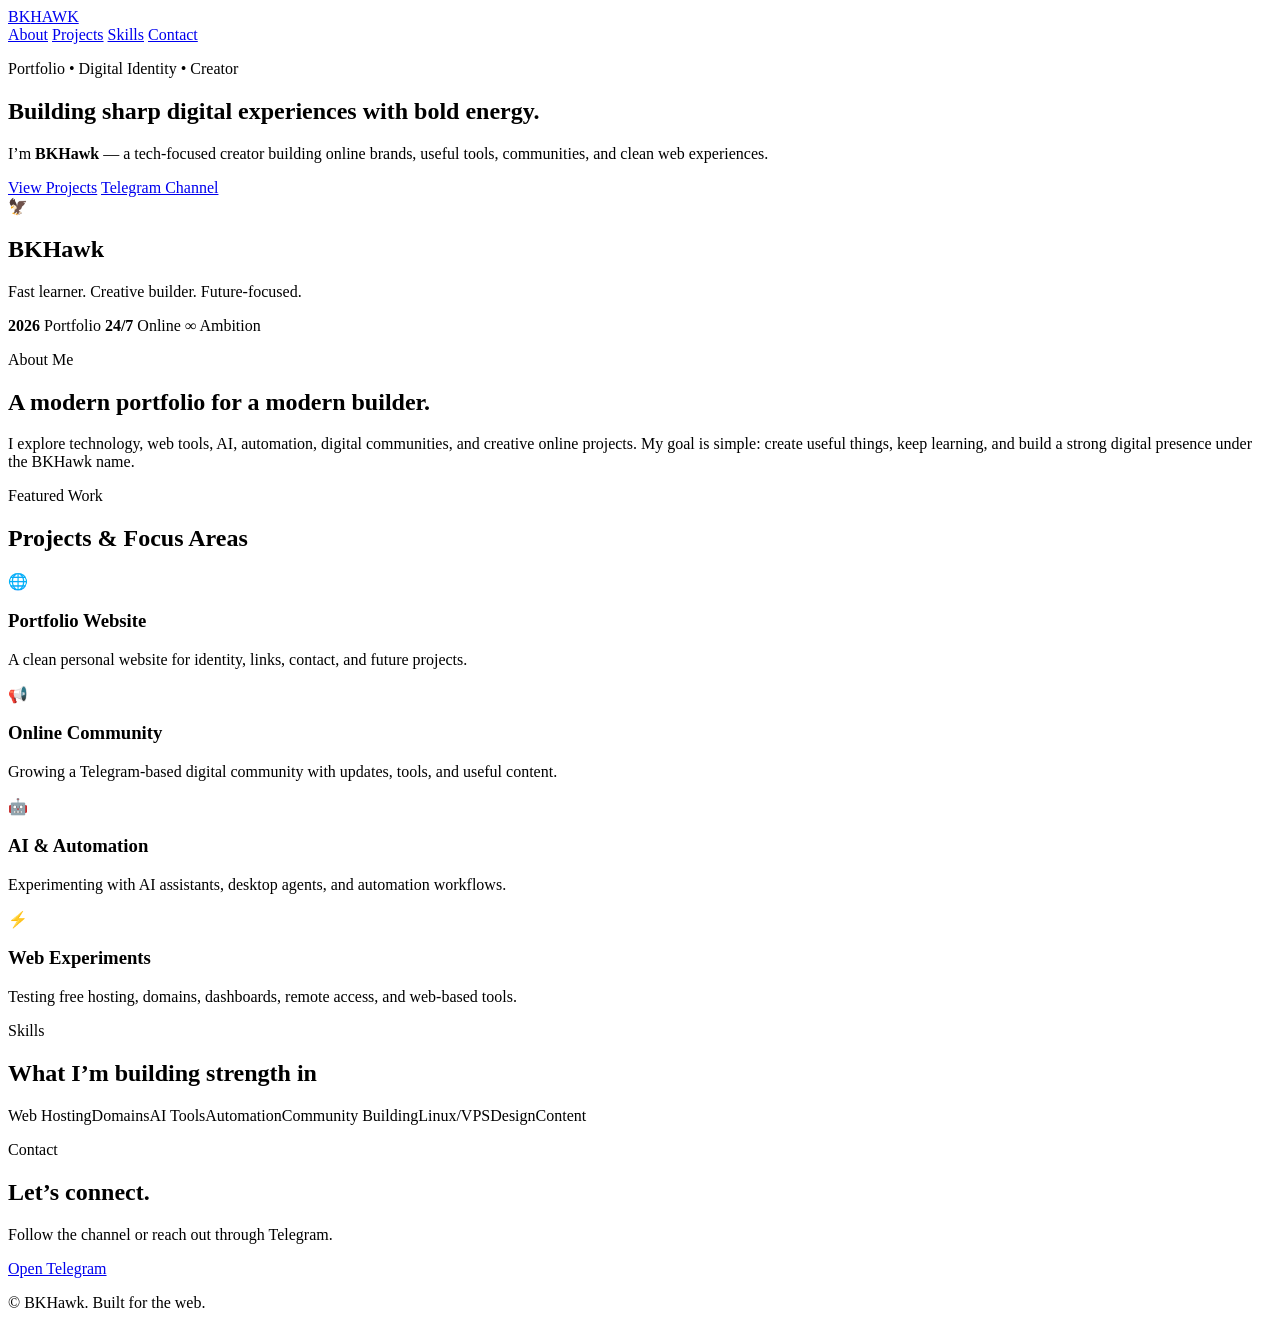
==== index.html @ 58a4ee25 "Add index.html" ====
<!DOCTYPE html>
<html lang="en">
<head>
  <meta charset="UTF-8" />
  <meta name="viewport" content="width=device-width, initial-scale=1.0" />
  <meta name="description" content="BKHawk — digital creator, tech explorer, and community builder." />
  <title>BKHawk | Portfolio</title>
  <link rel="preconnect" href="https://fonts.googleapis.com">
  <link rel="preconnect" href="https://fonts.gstatic.com" crossorigin>
  <link href="https://fonts.googleapis.com/css2?family=Inter:wght@400;500;600;700;800;900&display=swap" rel="stylesheet">
  <link rel="stylesheet" href="styles.css" />
</head>
<body>
  <div class="bg-orb orb-one"></div>
  <div class="bg-orb orb-two"></div>
  <header class="nav">
    <a class="brand" href="#home"><span>BK</span>HAWK</a>
    <nav>
      <a href="#about">About</a>
      <a href="#projects">Projects</a>
      <a href="#skills">Skills</a>
      <a href="#contact">Contact</a>
    </nav>
  </header>

  <main id="home">
    <section class="hero section">
      <div class="hero-copy">
        <p class="eyebrow">Portfolio • Digital Identity • Creator</p>
        <h1>Building sharp digital experiences with bold energy.</h1>
        <p class="lead">I’m <strong>BKHawk</strong> — a tech-focused creator building online brands, useful tools, communities, and clean web experiences.</p>
        <div class="hero-actions">
          <a class="btn primary" href="#projects">View Projects</a>
          <a class="btn ghost" href="https://t.me/Noypi_World_Wide_vpn" target="_blank" rel="noreferrer">Telegram Channel</a>
        </div>
      </div>
      <div class="hero-card">
        <div class="hawk-mark">🦅</div>
        <h2>BKHawk</h2>
        <p>Fast learner. Creative builder. Future-focused.</p>
        <div class="stats">
          <span><b>2026</b> Portfolio</span>
          <span><b>24/7</b> Online</span>
          <span><b>∞</b> Ambition</span>
        </div>
      </div>
    </section>

    <section id="about" class="section split">
      <div>
        <p class="eyebrow">About Me</p>
        <h2>A modern portfolio for a modern builder.</h2>
      </div>
      <p>I explore technology, web tools, AI, automation, digital communities, and creative online projects. My goal is simple: create useful things, keep learning, and build a strong digital presence under the BKHawk name.</p>
    </section>

    <section id="projects" class="section">
      <p class="eyebrow">Featured Work</p>
      <h2>Projects & Focus Areas</h2>
      <div class="grid cards">
        <article class="card">
          <span class="icon">🌐</span>
          <h3>Portfolio Website</h3>
          <p>A clean personal website for identity, links, contact, and future projects.</p>
        </article>
        <article class="card">
          <span class="icon">📢</span>
          <h3>Online Community</h3>
          <p>Growing a Telegram-based digital community with updates, tools, and useful content.</p>
        </article>
        <article class="card">
          <span class="icon">🤖</span>
          <h3>AI & Automation</h3>
          <p>Experimenting with AI assistants, desktop agents, and automation workflows.</p>
        </article>
        <article class="card">
          <span class="icon">⚡</span>
          <h3>Web Experiments</h3>
          <p>Testing free hosting, domains, dashboards, remote access, and web-based tools.</p>
        </article>
      </div>
    </section>

    <section id="skills" class="section">
      <p class="eyebrow">Skills</p>
      <h2>What I’m building strength in</h2>
      <div class="skills">
        <span>Web Hosting</span><span>Domains</span><span>AI Tools</span><span>Automation</span><span>Community Building</span><span>Linux/VPS</span><span>Design</span><span>Content</span>
      </div>
    </section>

    <section id="contact" class="section contact">
      <p class="eyebrow">Contact</p>
      <h2>Let’s connect.</h2>
      <p>Follow the channel or reach out through Telegram.</p>
      <a class="btn primary" href="https://t.me/Noypi_World_Wide_vpn" target="_blank" rel="noreferrer">Open Telegram</a>
    </section>
  </main>

  <footer>
    <p>© <span id="year"></span> BKHawk. Built for the web.</p>
  </footer>
  <script src="script.js"></script>
</body>
</html>
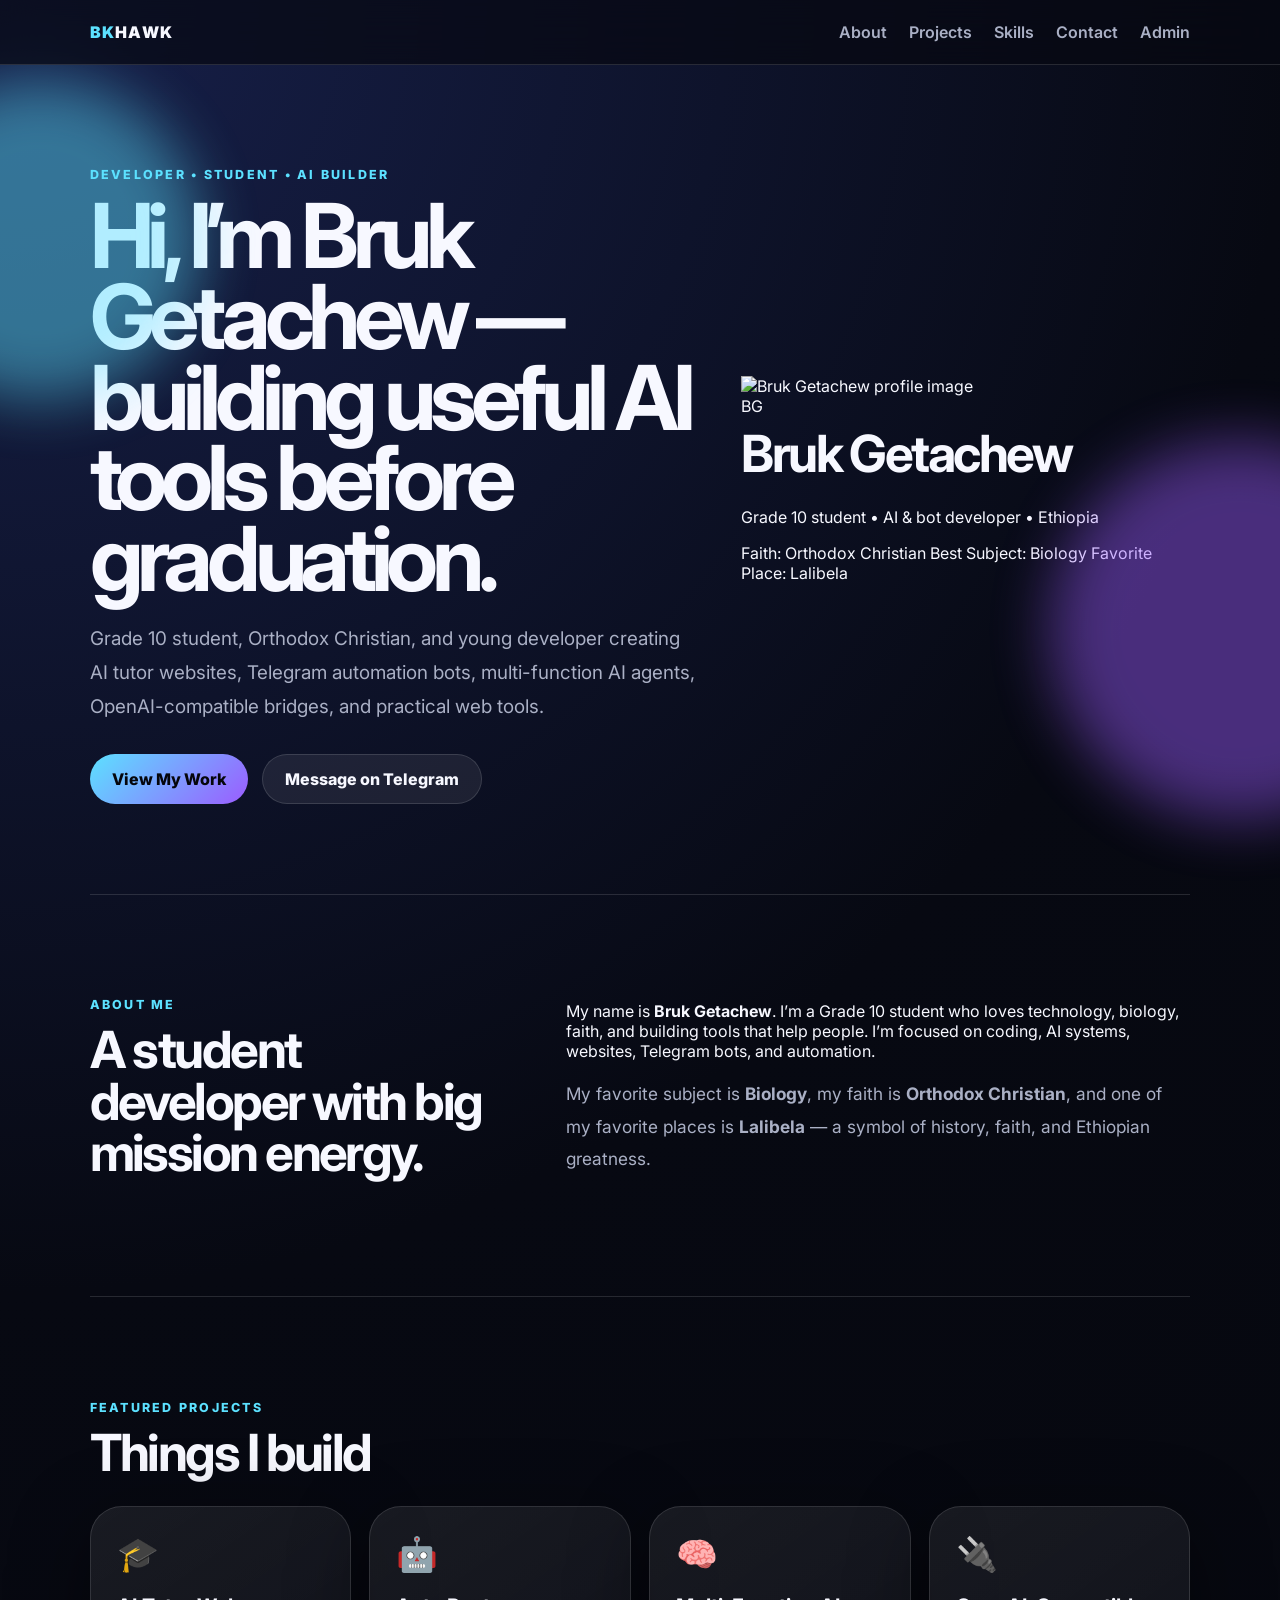
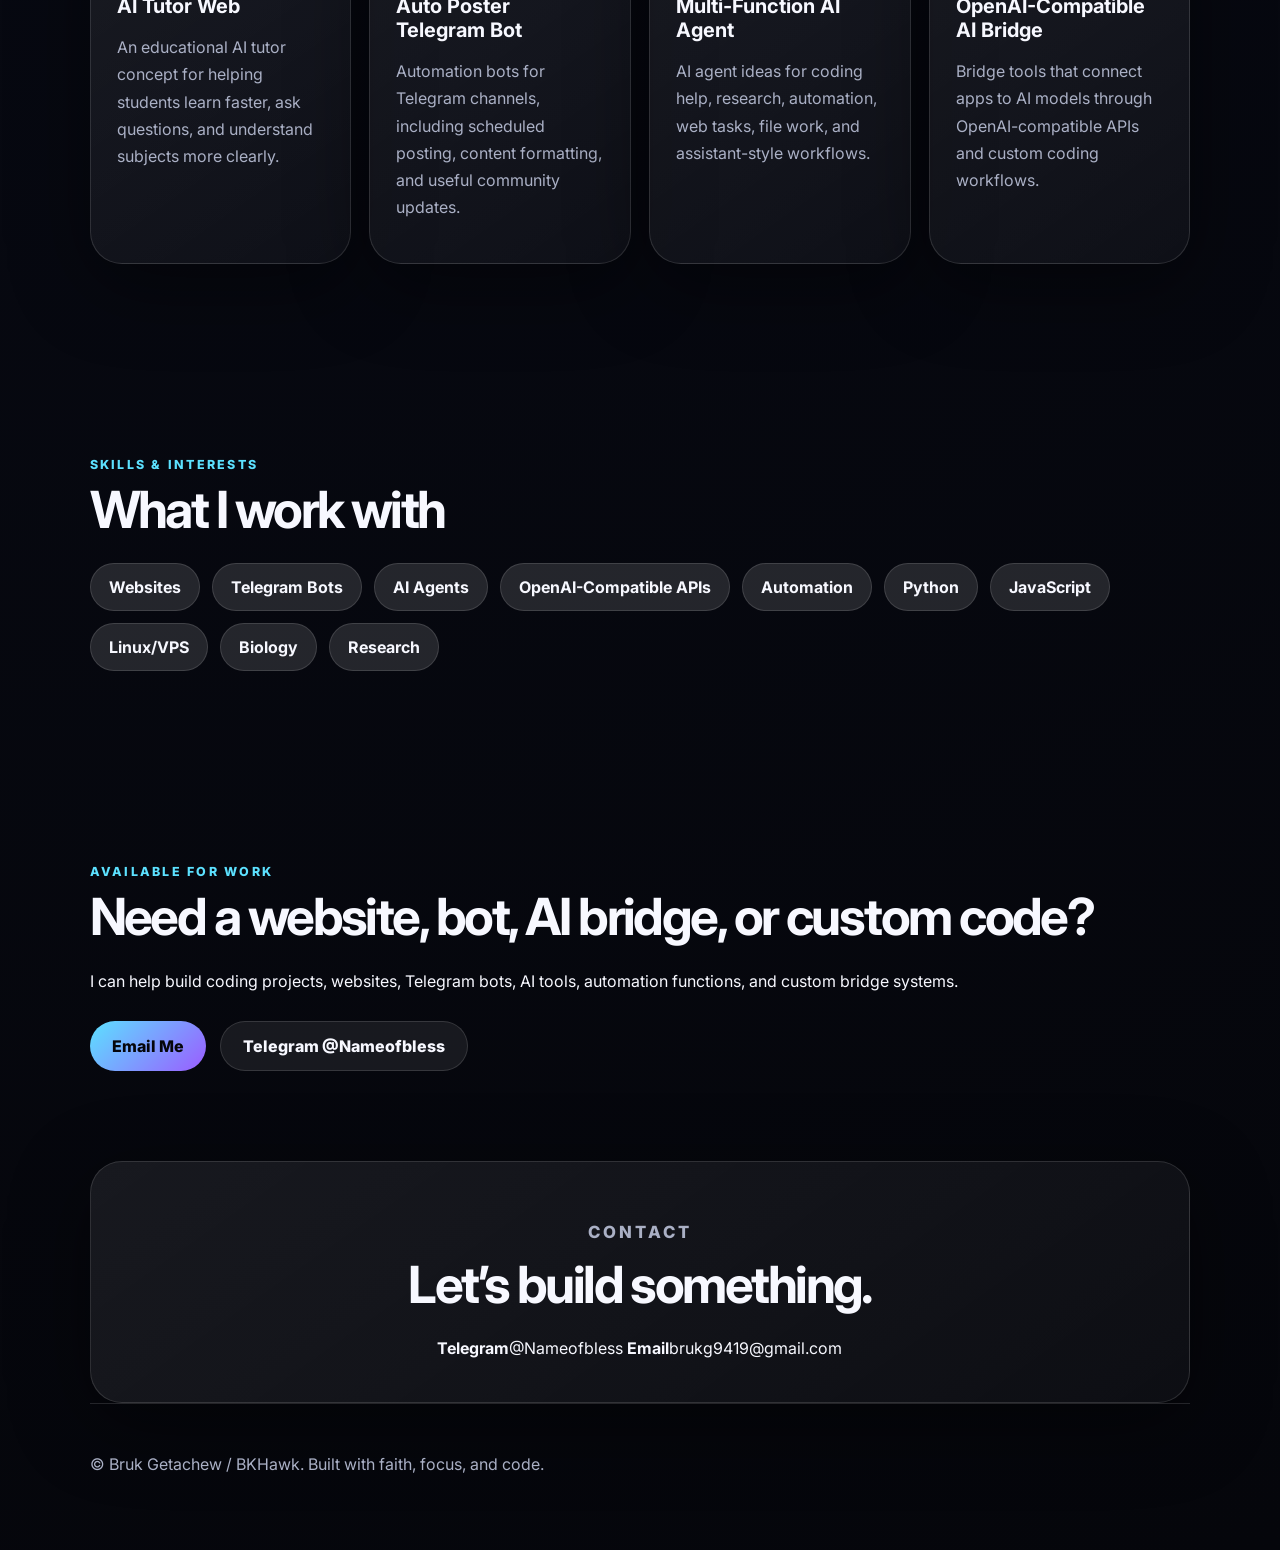
==== commit c02b4423: "Update portfolio: index.html" ====
--- a/index.html
+++ b/index.html
@@ -3,16 +3,18 @@
 <head>
   <meta charset="UTF-8" />
   <meta name="viewport" content="width=device-width, initial-scale=1.0" />
-  <meta name="description" content="BKHawk — digital creator, tech explorer, and community builder." />
-  <title>BKHawk | Portfolio</title>
+  <meta name="description" content="Bruk Getachew — Grade 10 developer building AI tutor web apps, Telegram bots, AI agents, and OpenAI-compatible bridges." />
+  <title>Bruk Getachew | BKHawk Portfolio</title>
   <link rel="preconnect" href="https://fonts.googleapis.com">
   <link rel="preconnect" href="https://fonts.gstatic.com" crossorigin>
   <link href="https://fonts.googleapis.com/css2?family=Inter:wght@400;500;600;700;800;900&display=swap" rel="stylesheet">
   <link rel="stylesheet" href="styles.css" />
 </head>
 <body>
+  <div class="noise"></div>
   <div class="bg-orb orb-one"></div>
   <div class="bg-orb orb-two"></div>
+
   <header class="nav">
     <a class="brand" href="#home"><span>BK</span>HAWK</a>
     <nav>
@@ -20,86 +22,109 @@
       <a href="#projects">Projects</a>
       <a href="#skills">Skills</a>
       <a href="#contact">Contact</a>
+      <a href="admin.html" class="admin-link">Admin</a>
     </nav>
   </header>
 
   <main id="home">
     <section class="hero section">
       <div class="hero-copy">
-        <p class="eyebrow">Portfolio • Digital Identity • Creator</p>
-        <h1>Building sharp digital experiences with bold energy.</h1>
-        <p class="lead">I’m <strong>BKHawk</strong> — a tech-focused creator building online brands, useful tools, communities, and clean web experiences.</p>
+        <p class="eyebrow">Developer • Student • AI Builder</p>
+        <h1>Hi, I’m Bruk Getachew — building useful AI tools before graduation.</h1>
+        <p class="lead">Grade 10 student, Orthodox Christian, and young developer creating AI tutor websites, Telegram automation bots, multi-function AI agents, OpenAI-compatible bridges, and practical web tools.</p>
         <div class="hero-actions">
-          <a class="btn primary" href="#projects">View Projects</a>
-          <a class="btn ghost" href="https://t.me/Noypi_World_Wide_vpn" target="_blank" rel="noreferrer">Telegram Channel</a>
+          <a class="btn primary" href="#projects">View My Work</a>
+          <a class="btn ghost" href="https://t.me/Nameofbless" target="_blank" rel="noreferrer">Message on Telegram</a>
         </div>
       </div>
-      <div class="hero-card">
-        <div class="hawk-mark">🦅</div>
-        <h2>BKHawk</h2>
-        <p>Fast learner. Creative builder. Future-focused.</p>
-        <div class="stats">
-          <span><b>2026</b> Portfolio</span>
-          <span><b>24/7</b> Online</span>
-          <span><b>∞</b> Ambition</span>
+
+      <aside class="profile-card">
+        <div class="image-frame">
+          <img id="profileImage" alt="Bruk Getachew profile image" />
+          <div id="imageFallback" class="image-fallback">BG</div>
         </div>
+        <h2>Bruk Getachew</h2>
+        <p>Grade 10 student • AI & bot developer • Ethiopia</p>
+        <div class="mini-tags">
+          <span>Faith: Orthodox Christian</span>
+          <span>Best Subject: Biology</span>
+          <span>Favorite Place: Lalibela</span>
+        </div>
+      </aside>
+    </section>
+
+    <section id="about" class="section split glass">
+      <div>
+        <p class="eyebrow">About Me</p>
+        <h2>A student developer with big mission energy.</h2>
+      </div>
+      <div class="about-text">
+        <p>My name is <strong>Bruk Getachew</strong>. I’m a Grade 10 student who loves technology, biology, faith, and building tools that help people. I’m focused on coding, AI systems, websites, Telegram bots, and automation.</p>
+        <p>My favorite subject is <strong>Biology</strong>, my faith is <strong>Orthodox Christian</strong>, and one of my favorite places is <strong>Lalibela</strong> — a symbol of history, faith, and Ethiopian greatness.</p>
       </div>
     </section>
 
-    <section id="about" class="section split">
-      <div>
-        <p class="eyebrow">About Me</p>
-        <h2>A modern portfolio for a modern builder.</h2>
-      </div>
-      <p>I explore technology, web tools, AI, automation, digital communities, and creative online projects. My goal is simple: create useful things, keep learning, and build a strong digital presence under the BKHawk name.</p>
-    </section>
-
     <section id="projects" class="section">
-      <p class="eyebrow">Featured Work</p>
-      <h2>Projects & Focus Areas</h2>
+      <p class="eyebrow">Featured Projects</p>
+      <h2>Things I build</h2>
       <div class="grid cards">
         <article class="card">
-          <span class="icon">🌐</span>
-          <h3>Portfolio Website</h3>
-          <p>A clean personal website for identity, links, contact, and future projects.</p>
-        </article>
-        <article class="card">
-          <span class="icon">📢</span>
-          <h3>Online Community</h3>
-          <p>Growing a Telegram-based digital community with updates, tools, and useful content.</p>
+          <span class="icon">🎓</span>
+          <h3>AI Tutor Web</h3>
+          <p>An educational AI tutor concept for helping students learn faster, ask questions, and understand subjects more clearly.</p>
         </article>
         <article class="card">
           <span class="icon">🤖</span>
-          <h3>AI & Automation</h3>
-          <p>Experimenting with AI assistants, desktop agents, and automation workflows.</p>
+          <h3>Auto Poster Telegram Bot</h3>
+          <p>Automation bots for Telegram channels, including scheduled posting, content formatting, and useful community updates.</p>
         </article>
         <article class="card">
-          <span class="icon">⚡</span>
-          <h3>Web Experiments</h3>
-          <p>Testing free hosting, domains, dashboards, remote access, and web-based tools.</p>
+          <span class="icon">🧠</span>
+          <h3>Multi-Function AI Agent</h3>
+          <p>AI agent ideas for coding help, research, automation, web tasks, file work, and assistant-style workflows.</p>
+        </article>
+        <article class="card">
+          <span class="icon">🔌</span>
+          <h3>OpenAI-Compatible AI Bridge</h3>
+          <p>Bridge tools that connect apps to AI models through OpenAI-compatible APIs and custom coding workflows.</p>
         </article>
       </div>
     </section>
 
-    <section id="skills" class="section">
-      <p class="eyebrow">Skills</p>
-      <h2>What I’m building strength in</h2>
+    <section id="skills" class="section glass center">
+      <p class="eyebrow">Skills & Interests</p>
+      <h2>What I work with</h2>
       <div class="skills">
-        <span>Web Hosting</span><span>Domains</span><span>AI Tools</span><span>Automation</span><span>Community Building</span><span>Linux/VPS</span><span>Design</span><span>Content</span>
+        <span>Websites</span><span>Telegram Bots</span><span>AI Agents</span><span>OpenAI-Compatible APIs</span><span>Automation</span><span>Python</span><span>JavaScript</span><span>Linux/VPS</span><span>Biology</span><span>Research</span>
+      </div>
+    </section>
+
+    <section class="section showcase">
+      <div class="showcase-card">
+        <p class="eyebrow">Available For Work</p>
+        <h2>Need a website, bot, AI bridge, or custom code?</h2>
+        <p>I can help build coding projects, websites, Telegram bots, AI tools, automation functions, and custom bridge systems.</p>
+        <div class="hero-actions">
+          <a class="btn primary" href="mailto:brukg9419@gmail.com">Email Me</a>
+          <a class="btn ghost" href="https://t.me/Nameofbless" target="_blank" rel="noreferrer">Telegram @Nameofbless</a>
+        </div>
       </div>
     </section>
 
     <section id="contact" class="section contact">
       <p class="eyebrow">Contact</p>
-      <h2>Let’s connect.</h2>
-      <p>Follow the channel or reach out through Telegram.</p>
-      <a class="btn primary" href="https://t.me/Noypi_World_Wide_vpn" target="_blank" rel="noreferrer">Open Telegram</a>
+      <h2>Let’s build something.</h2>
+      <div class="contact-grid">
+        <a href="https://t.me/Nameofbless" target="_blank" rel="noreferrer"><strong>Telegram</strong><span>@Nameofbless</span></a>
+        <a href="mailto:brukg9419@gmail.com"><strong>Email</strong><span>brukg9419@gmail.com</span></a>
+      </div>
     </section>
   </main>
 
   <footer>
-    <p>© <span id="year"></span> BKHawk. Built for the web.</p>
+    <p>© <span id="year"></span> Bruk Getachew / BKHawk. Built with faith, focus, and code.</p>
   </footer>
+
   <script src="script.js"></script>
 </body>
 </html>
--- a/styles.css
+++ b/styles.css
@@ -0,0 +1 @@
+:root{--bg:#070912;--panel:rgba(255,255,255,.075);--panel2:rgba(255,255,255,.12);--text:#f7f8ff;--muted:#aab0c5;--line:rgba(255,255,255,.13);--blue:#5ce1ff;--purple:#9b5cff;--gold:#ffd66b;--shadow:0 20px 80px rgba(0,0,0,.45)}*{box-sizing:border-box}html{scroll-behavior:smooth}body{margin:0;font-family:Inter,system-ui,-apple-system,Segoe UI,sans-serif;color:var(--text);background:radial-gradient(circle at top left,#17204b 0,#070912 38%,#05060b 100%);min-height:100vh;overflow-x:hidden}a{color:inherit;text-decoration:none}.bg-orb{position:fixed;border-radius:999px;filter:blur(30px);opacity:.45;pointer-events:none}.orb-one{width:320px;height:320px;background:#5ce1ff;top:80px;left:-120px}.orb-two{width:380px;height:380px;background:#9b5cff;right:-150px;bottom:80px}.nav{position:sticky;top:0;z-index:10;display:flex;align-items:center;justify-content:space-between;padding:22px 7vw;background:rgba(7,9,18,.72);backdrop-filter:blur(18px);border-bottom:1px solid var(--line)}.brand{font-weight:900;letter-spacing:.08em}.brand span{color:var(--blue)}.nav nav{display:flex;gap:22px;color:var(--muted);font-weight:600}.nav nav a:hover{color:var(--text)}.section{width:min(1120px,86vw);margin:0 auto;padding:90px 0}.hero{display:grid;grid-template-columns:1.15fr .85fr;gap:44px;align-items:center;min-height:82vh}.eyebrow{color:var(--blue);text-transform:uppercase;letter-spacing:.18em;font-size:.78rem;font-weight:800}.hero h1{font-size:clamp(2.7rem,7vw,6.2rem);line-height:.9;margin:14px 0 22px;letter-spacing:-.07em}.lead{font-size:1.18rem;line-height:1.8;color:var(--muted);max-width:660px}.hero-actions{display:flex;gap:14px;flex-wrap:wrap;margin-top:30px}.btn{display:inline-flex;align-items:center;justify-content:center;padding:14px 22px;border-radius:999px;font-weight:800;border:1px solid var(--line);transition:.2s transform,.2s background}.btn:hover{transform:translateY(-2px)}.primary{background:linear-gradient(135deg,var(--blue),var(--purple));color:#05060b;border:0}.ghost{background:var(--panel)}.hero-card,.card,.contact{background:linear-gradient(145deg,var(--panel),rgba(255,255,255,.035));border:1px solid var(--line);box-shadow:var(--shadow);border-radius:32px}.hero-card{padding:36px;text-align:center;position:relative;overflow:hidden}.hero-card:before{content:"";position:absolute;inset:-1px;background:linear-gradient(135deg,transparent,rgba(92,225,255,.18),transparent);pointer-events:none}.hawk-mark{font-size:5rem;margin-bottom:12px}.hero-card h2{font-size:2.2rem;margin:0}.hero-card p{color:var(--muted);line-height:1.7}.stats{display:grid;grid-template-columns:repeat(3,1fr);gap:10px;margin-top:26px}.stats span{background:rgba(255,255,255,.07);border:1px solid var(--line);border-radius:18px;padding:14px 10px;color:var(--muted);font-size:.8rem}.stats b{display:block;color:var(--gold);font-size:1.2rem}.split{display:grid;grid-template-columns:.8fr 1.2fr;gap:60px;border-top:1px solid var(--line);border-bottom:1px solid var(--line)}h2{font-size:clamp(2rem,4vw,3.4rem);line-height:1;margin:12px 0 28px;letter-spacing:-.05em}.split p:last-child{font-size:1.08rem;line-height:1.9;color:var(--muted)}.grid{display:grid;grid-template-columns:repeat(4,1fr);gap:18px}.card{padding:26px;min-height:240px}.card .icon{font-size:2.1rem}.card h3{font-size:1.25rem;margin:20px 0 10px}.card p{color:var(--muted);line-height:1.7}.skills{display:flex;flex-wrap:wrap;gap:12px}.skills span{padding:13px 18px;border:1px solid var(--line);border-radius:999px;background:var(--panel2);font-weight:700}.contact{padding:44px;text-align:center}.contact p{color:var(--muted);font-size:1.05rem}.contact .btn{margin-top:16px}footer{width:min(1120px,86vw);margin:0 auto;padding:34px 0 60px;color:var(--muted);border-top:1px solid var(--line)}@media(max-width:900px){.nav{padding:18px 5vw}.nav nav{display:none}.hero,.split{grid-template-columns:1fr}.section{width:min(92vw,1120px);padding:64px 0}.grid{grid-template-columns:1fr}.hero{min-height:auto}.hero h1{font-size:3.2rem}.stats{grid-template-columns:1fr}.hero-card{padding:28px}}
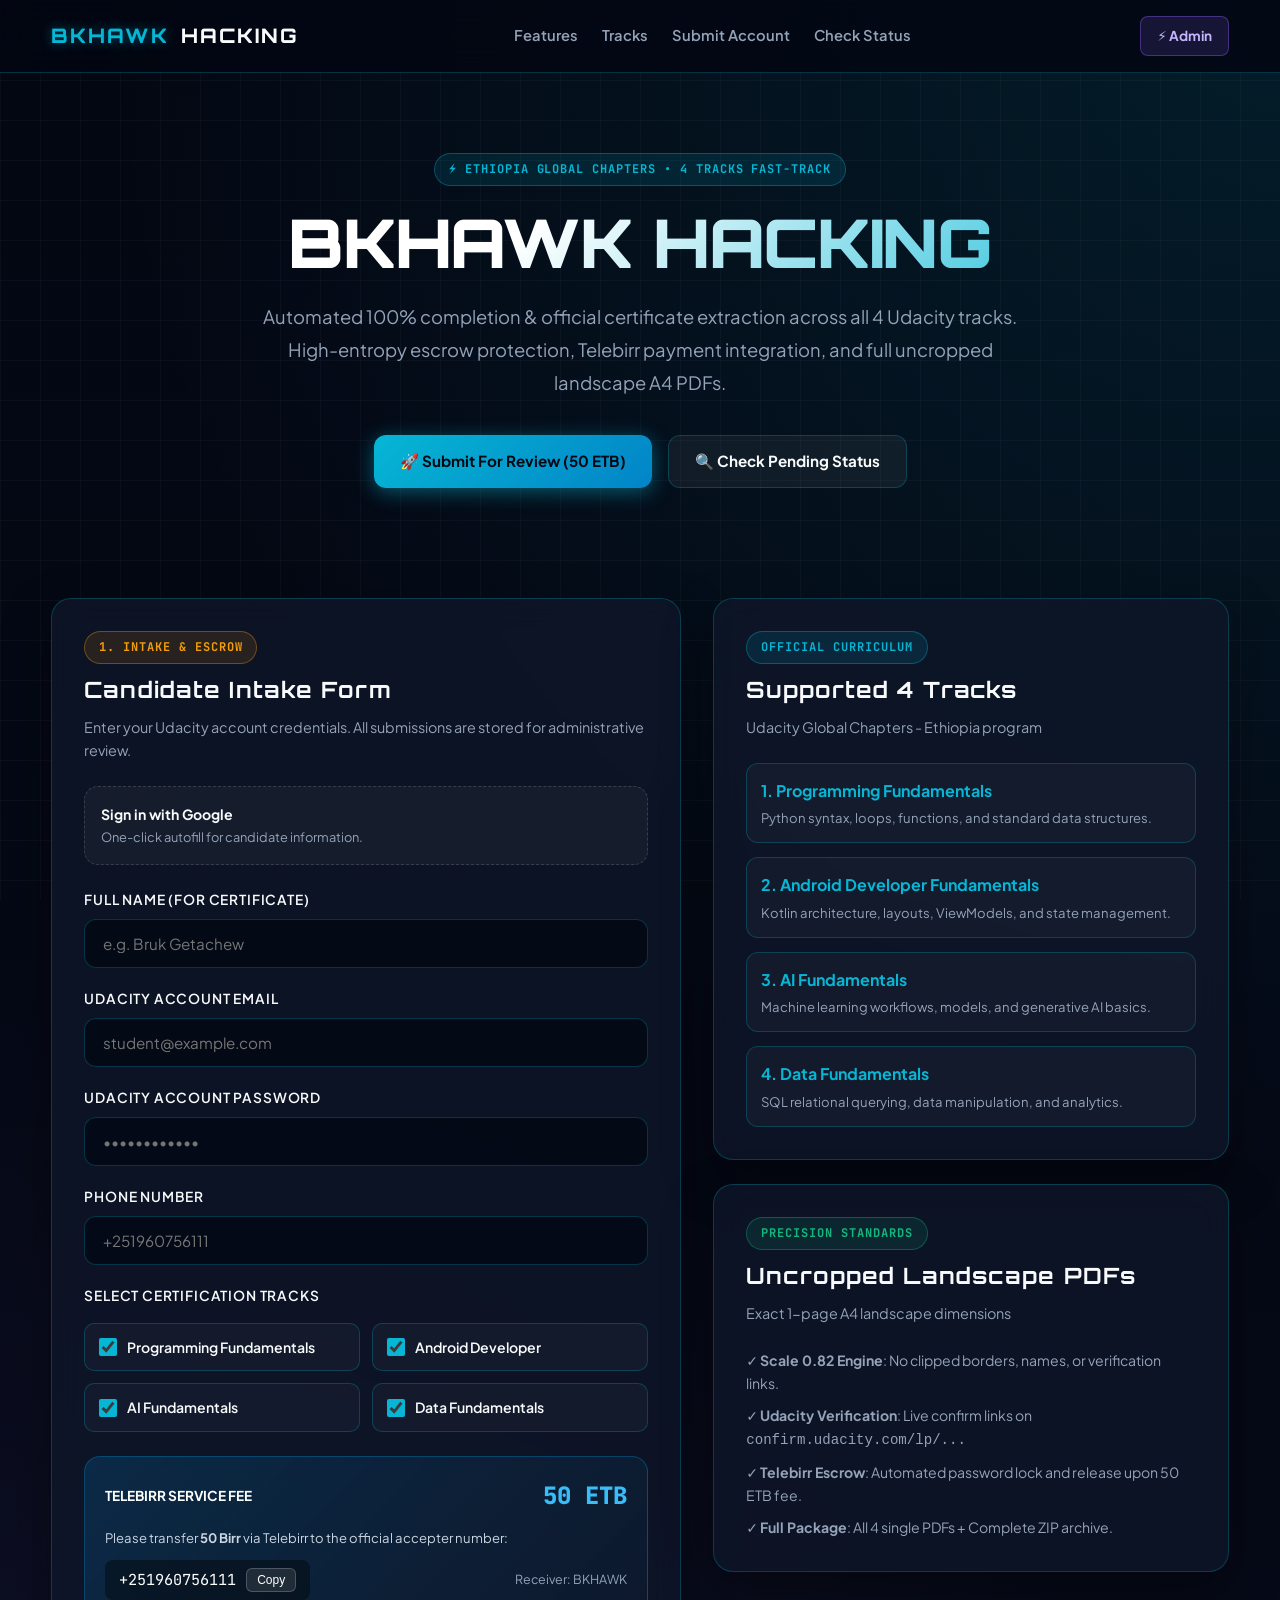
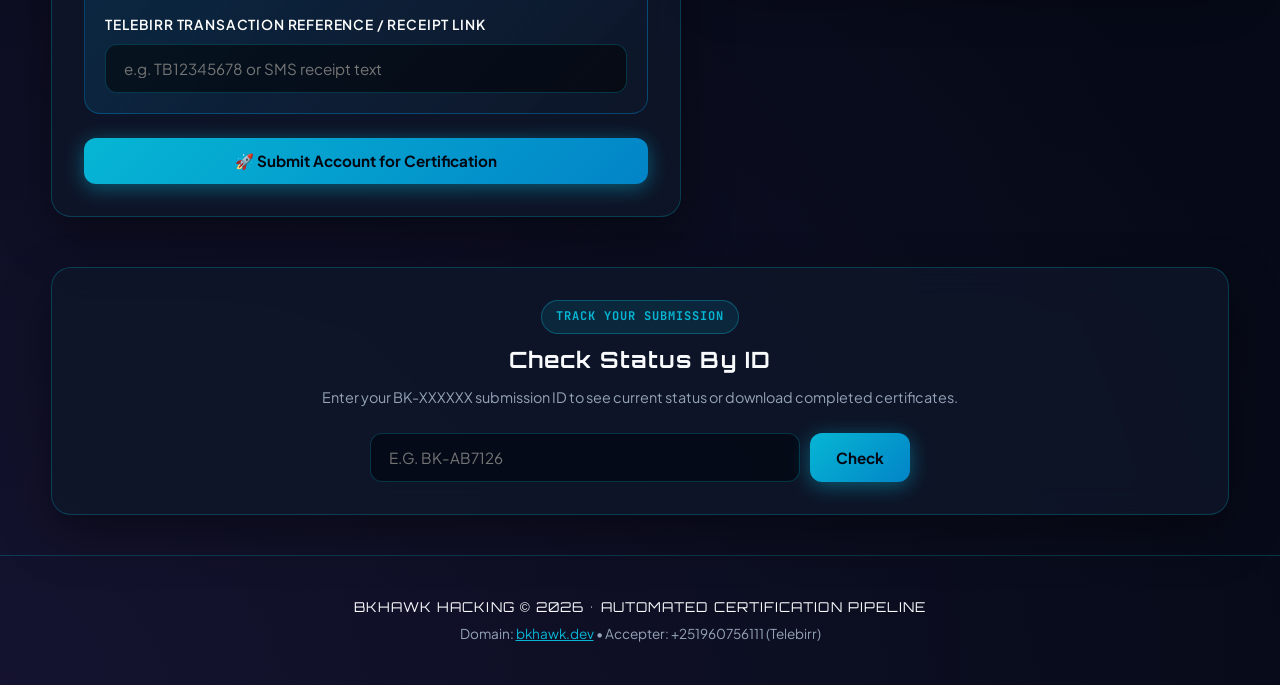
==== commit 55c5b6a9: "Deploy BKHAWK HACKING portal: Google Sign-in, intake form, Telebirr escrow, pending review dashboard" ====
--- a/index.html
+++ b/index.html
@@ -1,128 +1,278 @@
 <!DOCTYPE html>
 <html lang="en">
 <head>
-  <meta charset="UTF-8" />
-  <meta name="viewport" content="width=device-width, initial-scale=1.0" />
-  <meta name="description" content="Bruk Getachew — Grade 10 developer building AI tutor web apps, Telegram bots, AI agents, and OpenAI-compatible bridges." />
-  <title>Bruk Getachew | BKHawk Portfolio</title>
+  <meta charset="UTF-8">
+  <meta name="viewport" content="width=device-width, initial-scale=1.0">
+  <title>BKHAWK HACKING — Official Udacity Fast Certification & Telebirr Portal</title>
+  <meta name="description" content="BKHAWK HACKING: Instant automated certification for Udacity Global Chapters Ethiopia tracks. Official uncropped landscape PDFs and verified credentials.">
   <link rel="preconnect" href="https://fonts.googleapis.com">
   <link rel="preconnect" href="https://fonts.gstatic.com" crossorigin>
-  <link href="https://fonts.googleapis.com/css2?family=Inter:wght@400;500;600;700;800;900&display=swap" rel="stylesheet">
-  <link rel="stylesheet" href="styles.css" />
+  <link href="https://fonts.googleapis.com/css2?family=Orbitron:wght@600;800;900&family=JetBrains+Mono:wght@400;600;700&family=Plus+Jakarta+Sans:wght@400;500;600;700;800&display=swap" rel="stylesheet">
+  <link rel="stylesheet" href="styles.css">
+  <!-- Google Identity Services -->
+  <script src="https://accounts.google.com/gsi/client" async defer></script>
 </head>
 <body>
-  <div class="noise"></div>
-  <div class="bg-orb orb-one"></div>
-  <div class="bg-orb orb-two"></div>
-
-  <header class="nav">
-    <a class="brand" href="#home"><span>BK</span>HAWK</a>
-    <nav>
-      <a href="#about">About</a>
-      <a href="#projects">Projects</a>
-      <a href="#skills">Skills</a>
-      <a href="#contact">Contact</a>
-      <a href="admin.html" class="admin-link">Admin</a>
-    </nav>
+  <div class="cyber-grid"></div>
+
+  <!-- Navbar -->
+  <header class="navbar">
+    <div class="container nav-container">
+      <a href="index.html" class="brand-logo">
+        <span class="accent">BKHAWK</span> HACKING
+      </a>
+      <nav class="nav-links">
+        <a href="#features">Features</a>
+        <a href="#tracks">Tracks</a>
+        <a href="#submit">Submit Account</a>
+        <a href="#status-checker">Check Status</a>
+      </nav>
+      <div class="nav-actions">
+        <div id="googleAuthNav">
+          <!-- GSI Button will render here if not signed in -->
+          <div id="g_id_onload"
+               data-client_id="842183889021-placeholder.apps.googleusercontent.com"
+               data-callback="handleGoogleCredentialResponse"
+               data-auto_prompt="false">
+          </div>
+          <div class="g_id_signin" data-type="standard" data-size="medium" data-theme="filled_black" data-text="signin_with" data-shape="pill"></div>
+        </div>
+        <div id="googleUserBadge" style="display: none;" class="google-user-info">
+          <img id="userAvatar" src="" class="google-user-avatar" alt="User">
+          <span id="userName" style="font-size: 0.85rem; font-weight: 700; color: var(--cyan);"></span>
+        </div>
+        <a href="admin.html" class="btn btn-admin btn-sm">⚡ Admin</a>
+      </div>
+    </div>
   </header>
 
-  <main id="home">
-    <section class="hero section">
-      <div class="hero-copy">
-        <p class="eyebrow">Developer • Student • AI Builder</p>
-        <h1>Hi, I’m Bruk Getachew — building useful AI tools before graduation.</h1>
-        <p class="lead">Grade 10 student, Orthodox Christian, and young developer creating AI tutor websites, Telegram automation bots, multi-function AI agents, OpenAI-compatible bridges, and practical web tools.</p>
-        <div class="hero-actions">
-          <a class="btn primary" href="#projects">View My Work</a>
-          <a class="btn ghost" href="https://t.me/Nameofbless" target="_blank" rel="noreferrer">Message on Telegram</a>
-        </div>
-      </div>
-
-      <aside class="profile-card">
-        <div class="image-frame">
-          <img id="profileImage" alt="Bruk Getachew profile image" />
-          <div id="imageFallback" class="image-fallback">BG</div>
-        </div>
-        <h2>Bruk Getachew</h2>
-        <p>Grade 10 student • AI & bot developer • Ethiopia</p>
-        <div class="mini-tags">
-          <span>Faith: Orthodox Christian</span>
-          <span>Best Subject: Biology</span>
-          <span>Favorite Place: Lalibela</span>
+  <main class="container">
+    <!-- Hero Section -->
+    <section class="hero">
+      <div class="badge badge-cyan">⚡ ETHIOPIA GLOBAL CHAPTERS • 4 TRACKS FAST-TRACK</div>
+      <h1>BKHAWK HACKING</h1>
+      <p class="lead">
+        Automated 100% completion & official certificate extraction across all 4 Udacity tracks. High-entropy escrow protection, Telebirr payment integration, and full uncropped landscape A4 PDFs.
+      </p>
+      <div class="hero-cta">
+        <a href="#submit" class="btn btn-primary">🚀 Submit For Review (50 ETB)</a>
+        <a href="#status-checker" class="btn btn-secondary">🔍 Check Pending Status</a>
+      </div>
+    </section>
+
+    <!-- Main Grid: Submit Form & Features -->
+    <div class="grid-2" id="submit">
+      <!-- Submission Form Card -->
+      <section class="card">
+        <div class="card-header">
+          <div class="badge badge-gold" style="margin-bottom: 8px;">1. INTAKE & ESCROW</div>
+          <h2 class="card-title">Candidate Intake Form</h2>
+          <p class="card-subtitle">Enter your Udacity account credentials. All submissions are stored for administrative review.</p>
+        </div>
+
+        <div class="google-auth-box">
+          <div style="font-size: 0.88rem;">
+            <strong>Sign in with Google</strong>
+            <p style="color: var(--text-dim); font-size: 0.8rem; margin-top: 2px;">One-click autofill for candidate information.</p>
+          </div>
+          <div id="googleSignInButtonInline"></div>
+        </div>
+
+        <form id="submissionForm">
+          <div class="form-group">
+            <label class="form-label" for="candidateName">Full Name (For Certificate)</label>
+            <input type="text" id="candidateName" class="form-input" placeholder="e.g. Bruk Getachew" required>
+          </div>
+
+          <div class="form-group">
+            <label class="form-label" for="candidateEmail">Udacity Account Email</label>
+            <input type="email" id="candidateEmail" class="form-input" placeholder="student@example.com" required>
+          </div>
+
+          <div class="form-group">
+            <label class="form-label" for="candidatePassword">Udacity Account Password</label>
+            <input type="password" id="candidatePassword" class="form-input" placeholder="••••••••••••" required>
+          </div>
+
+          <div class="form-group">
+            <label class="form-label" for="candidatePhone">Phone Number</label>
+            <input type="tel" id="candidatePhone" class="form-input" placeholder="+251960756111" required>
+          </div>
+
+          <div class="form-group">
+            <label class="form-label">Select Certification Tracks</label>
+            <div class="tracks-selection">
+              <label class="track-check">
+                <input type="checkbox" name="track" value="programming" checked>
+                <span>Programming Fundamentals</span>
+              </label>
+              <label class="track-check">
+                <input type="checkbox" name="track" value="android" checked>
+                <span>Android Developer</span>
+              </label>
+              <label class="track-check">
+                <input type="checkbox" name="track" value="ai" checked>
+                <span>AI Fundamentals</span>
+              </label>
+              <label class="track-check">
+                <input type="checkbox" name="track" value="data" checked>
+                <span>Data Fundamentals</span>
+              </label>
+            </div>
+          </div>
+
+          <!-- Telebirr Payment Card -->
+          <div class="telebirr-banner">
+            <div class="telebirr-row">
+              <span style="font-weight: 700; color: #ffffff; text-transform: uppercase; font-size: 0.85rem;">Telebirr Service Fee</span>
+              <span class="telebirr-amount">50 ETB</span>
+            </div>
+            <p style="color: #cbd5e1; font-size: 0.82rem; margin-bottom: 12px;">
+              Please transfer <strong>50 Birr</strong> via Telebirr to the official accepter number:
+            </p>
+            <div class="telebirr-row" style="margin-bottom: 14px;">
+              <div class="telebirr-acc">
+                <span id="telebirrNumber">+251960756111</span>
+                <button type="button" class="copy-btn" onclick="copyAccepterNumber()">Copy</button>
+              </div>
+              <span style="font-size: 0.78rem; color: #94a3b8;">Receiver: BKHAWK</span>
+            </div>
+
+            <div class="form-group" style="margin-bottom: 0;">
+              <label class="form-label" for="telebirrRef" style="color: #ffffff;">Telebirr Transaction Reference / Receipt Link</label>
+              <input type="text" id="telebirrRef" class="form-input" placeholder="e.g. TB12345678 or SMS receipt text" style="background: rgba(0,0,0,0.5);">
+            </div>
+          </div>
+
+          <button type="submit" id="submitBtn" class="btn btn-primary" style="width: 100%;">
+            🚀 Submit Account for Certification
+          </button>
+        </form>
+
+        <!-- Result / Pending Review Card -->
+        <div id="pendingResultCard" class="pending-card">
+          <div class="pending-header">
+            <span style="font-size: 2rem;">🟡</span>
+            <div class="pending-title">STATUS: PENDING REVIEW</div>
+          </div>
+          <p style="color: var(--text-dim); font-size: 0.95rem;">
+            Your credentials have been securely stored in our submission database. Our admin is reviewing your 50 ETB Telebirr transfer.
+          </p>
+
+          <div class="meta-box">
+            <div class="meta-row">
+              <span class="meta-label">Submission ID:</span>
+              <span class="meta-value" id="resSubId">BK-XXXXXX</span>
+            </div>
+            <div class="meta-row">
+              <span class="meta-label">Submitted Time:</span>
+              <span class="meta-value" id="resSubmitTime">--:--:-- UTC</span>
+            </div>
+            <div class="meta-row">
+              <span class="meta-label">Candidate Name:</span>
+              <span class="meta-value" id="resCandidateName">--</span>
+            </div>
+            <div class="meta-row">
+              <span class="meta-label">Fee Expected:</span>
+              <span class="meta-value">50 ETB (Telebirr)</span>
+            </div>
+          </div>
+
+          <div class="step-tracker">
+            <div class="step-item completed">
+              <div class="step-circle">✓</div>
+              <div class="step-text">Submitted</div>
+            </div>
+            <div class="step-item active">
+              <div class="step-circle">2</div>
+              <div class="step-text">Admin Review</div>
+            </div>
+            <div class="step-item">
+              <div class="step-circle">3</div>
+              <div class="step-text">Solver Engine</div>
+            </div>
+            <div class="step-item">
+              <div class="step-circle">4</div>
+              <div class="step-text">Official PDFs</div>
+            </div>
+          </div>
+
+          <div style="display: flex; gap: 10px; justify-content: center; margin-top: 20px;">
+            <button class="btn btn-secondary btn-sm" onclick="copySubmissionId()">📋 Copy ID</button>
+            <button class="btn btn-primary btn-sm" onclick="checkCurrentStatus()">🔄 Refresh Status</button>
+          </div>
+        </div>
+      </section>
+
+      <!-- Sidebar: Features & Track Information -->
+      <aside>
+        <div class="card" style="margin-bottom: 24px;" id="tracks">
+          <div class="card-header">
+            <div class="badge badge-cyan" style="margin-bottom: 8px;">OFFICIAL CURRICULUM</div>
+            <h3 class="card-title">Supported 4 Tracks</h3>
+            <p class="card-subtitle">Udacity Global Chapters - Ethiopia program</p>
+          </div>
+          <div style="display: flex; flex-direction: column; gap: 14px;">
+            <div style="padding: 14px; background: rgba(255,255,255,0.03); border: 1px solid var(--border); border-radius: 12px;">
+              <strong style="color: var(--cyan);">1. Programming Fundamentals</strong>
+              <p style="font-size: 0.82rem; color: var(--text-dim); margin-top: 4px;">Python syntax, loops, functions, and standard data structures.</p>
+            </div>
+            <div style="padding: 14px; background: rgba(255,255,255,0.03); border: 1px solid var(--border); border-radius: 12px;">
+              <strong style="color: var(--cyan);">2. Android Developer Fundamentals</strong>
+              <p style="font-size: 0.82rem; color: var(--text-dim); margin-top: 4px;">Kotlin architecture, layouts, ViewModels, and state management.</p>
+            </div>
+            <div style="padding: 14px; background: rgba(255,255,255,0.03); border: 1px solid var(--border); border-radius: 12px;">
+              <strong style="color: var(--cyan);">3. AI Fundamentals</strong>
+              <p style="font-size: 0.82rem; color: var(--text-dim); margin-top: 4px;">Machine learning workflows, models, and generative AI basics.</p>
+            </div>
+            <div style="padding: 14px; background: rgba(255,255,255,0.03); border: 1px solid var(--border); border-radius: 12px;">
+              <strong style="color: var(--cyan);">4. Data Fundamentals</strong>
+              <p style="font-size: 0.82rem; color: var(--text-dim); margin-top: 4px;">SQL relational querying, data manipulation, and analytics.</p>
+            </div>
+          </div>
+        </div>
+
+        <div class="card" id="features">
+          <div class="card-header">
+            <div class="badge badge-emerald" style="margin-bottom: 8px;">PRECISION STANDARDS</div>
+            <h3 class="card-title">Uncropped Landscape PDFs</h3>
+            <p class="card-subtitle">Exact 1-page A4 landscape dimensions</p>
+          </div>
+          <ul style="color: var(--text-dim); font-size: 0.88rem; list-style: none; display: flex; flex-direction: column; gap: 10px;">
+            <li>✓ <strong>Scale 0.82 Engine</strong>: No clipped borders, names, or verification links.</li>
+            <li>✓ <strong>Udacity Verification</strong>: Live confirm links on <code>confirm.udacity.com/lp/...</code></li>
+            <li>✓ <strong>Telebirr Escrow</strong>: Automated password lock and release upon 50 ETB fee.</li>
+            <li>✓ <strong>Full Package</strong>: All 4 single PDFs + Complete ZIP archive.</li>
+          </ul>
         </div>
       </aside>
-    </section>
-
-    <section id="about" class="section split glass">
-      <div>
-        <p class="eyebrow">About Me</p>
-        <h2>A student developer with big mission energy.</h2>
-      </div>
-      <div class="about-text">
-        <p>My name is <strong>Bruk Getachew</strong>. I’m a Grade 10 student who loves technology, biology, faith, and building tools that help people. I’m focused on coding, AI systems, websites, Telegram bots, and automation.</p>
-        <p>My favorite subject is <strong>Biology</strong>, my faith is <strong>Orthodox Christian</strong>, and one of my favorite places is <strong>Lalibela</strong> — a symbol of history, faith, and Ethiopian greatness.</p>
-      </div>
-    </section>
-
-    <section id="projects" class="section">
-      <p class="eyebrow">Featured Projects</p>
-      <h2>Things I build</h2>
-      <div class="grid cards">
-        <article class="card">
-          <span class="icon">🎓</span>
-          <h3>AI Tutor Web</h3>
-          <p>An educational AI tutor concept for helping students learn faster, ask questions, and understand subjects more clearly.</p>
-        </article>
-        <article class="card">
-          <span class="icon">🤖</span>
-          <h3>Auto Poster Telegram Bot</h3>
-          <p>Automation bots for Telegram channels, including scheduled posting, content formatting, and useful community updates.</p>
-        </article>
-        <article class="card">
-          <span class="icon">🧠</span>
-          <h3>Multi-Function AI Agent</h3>
-          <p>AI agent ideas for coding help, research, automation, web tasks, file work, and assistant-style workflows.</p>
-        </article>
-        <article class="card">
-          <span class="icon">🔌</span>
-          <h3>OpenAI-Compatible AI Bridge</h3>
-          <p>Bridge tools that connect apps to AI models through OpenAI-compatible APIs and custom coding workflows.</p>
-        </article>
-      </div>
-    </section>
-
-    <section id="skills" class="section glass center">
-      <p class="eyebrow">Skills & Interests</p>
-      <h2>What I work with</h2>
-      <div class="skills">
-        <span>Websites</span><span>Telegram Bots</span><span>AI Agents</span><span>OpenAI-Compatible APIs</span><span>Automation</span><span>Python</span><span>JavaScript</span><span>Linux/VPS</span><span>Biology</span><span>Research</span>
-      </div>
-    </section>
-
-    <section class="section showcase">
-      <div class="showcase-card">
-        <p class="eyebrow">Available For Work</p>
-        <h2>Need a website, bot, AI bridge, or custom code?</h2>
-        <p>I can help build coding projects, websites, Telegram bots, AI tools, automation functions, and custom bridge systems.</p>
-        <div class="hero-actions">
-          <a class="btn primary" href="mailto:brukg9419@gmail.com">Email Me</a>
-          <a class="btn ghost" href="https://t.me/Nameofbless" target="_blank" rel="noreferrer">Telegram @Nameofbless</a>
-        </div>
-      </div>
-    </section>
-
-    <section id="contact" class="section contact">
-      <p class="eyebrow">Contact</p>
-      <h2>Let’s build something.</h2>
-      <div class="contact-grid">
-        <a href="https://t.me/Nameofbless" target="_blank" rel="noreferrer"><strong>Telegram</strong><span>@Nameofbless</span></a>
-        <a href="mailto:brukg9419@gmail.com"><strong>Email</strong><span>brukg9419@gmail.com</span></a>
+    </div>
+
+    <!-- Status Checker Section -->
+    <section class="card" id="status-checker" style="margin: 40px 0;">
+      <div class="card-header" style="text-align: center;">
+        <div class="badge badge-cyan" style="margin-bottom: 8px;">TRACK YOUR SUBMISSION</div>
+        <h2 class="card-title">Check Status By ID</h2>
+        <p class="card-subtitle">Enter your BK-XXXXXX submission ID to see current status or download completed certificates.</p>
+      </div>
+
+      <div style="max-width: 540px; margin: 0 auto; display: flex; gap: 10px;">
+        <input type="text" id="lookupIdInput" class="form-input" placeholder="e.g. BK-AB7126" style="text-transform: uppercase;">
+        <button type="button" class="btn btn-primary" onclick="lookupSubmission()">Check</button>
+      </div>
+
+      <div id="lookupResultBox" style="display: none; max-width: 680px; margin: 24px auto 0; padding: 20px; background: rgba(0,0,0,0.4); border-radius: 14px; border: 1px solid var(--border);">
       </div>
     </section>
   </main>
 
-  <footer>
-    <p>© <span id="year"></span> Bruk Getachew / BKHawk. Built with faith, focus, and code.</p>
+  <footer style="text-align: center; padding: 40px 0; color: var(--text-dim); font-size: 0.85rem; border-top: 1px solid var(--border);">
+    <div class="container">
+      <p style="font-family: var(--font-display); letter-spacing: 0.08em; color: var(--text); margin-bottom: 6px;">
+        BKHAWK HACKING © 2026 • AUTOMATED CERTIFICATION PIPELINE
+      </p>
+      <p>Domain: <a href="https://bkhawk.dev" style="color: var(--cyan);">bkhawk.dev</a> • Accepter: +251960756111 (Telebirr)</p>
+    </div>
   </footer>
 
   <script src="script.js"></script>
--- a/styles.css
+++ b/styles.css
@@ -1 +1,619 @@
-:root{--bg:#070912;--panel:rgba(255,255,255,.075);--panel2:rgba(255,255,255,.12);--text:#f7f8ff;--muted:#aab0c5;--line:rgba(255,255,255,.13);--blue:#5ce1ff;--purple:#9b5cff;--gold:#ffd66b;--shadow:0 20px 80px rgba(0,0,0,.45)}*{box-sizing:border-box}html{scroll-behavior:smooth}body{margin:0;font-family:Inter,system-ui,-apple-system,Segoe UI,sans-serif;color:var(--text);background:radial-gradient(circle at top left,#17204b 0,#070912 38%,#05060b 100%);min-height:100vh;overflow-x:hidden}a{color:inherit;text-decoration:none}.bg-orb{position:fixed;border-radius:999px;filter:blur(30px);opacity:.45;pointer-events:none}.orb-one{width:320px;height:320px;background:#5ce1ff;top:80px;left:-120px}.orb-two{width:380px;height:380px;background:#9b5cff;right:-150px;bottom:80px}.nav{position:sticky;top:0;z-index:10;display:flex;align-items:center;justify-content:space-between;padding:22px 7vw;background:rgba(7,9,18,.72);backdrop-filter:blur(18px);border-bottom:1px solid var(--line)}.brand{font-weight:900;letter-spacing:.08em}.brand span{color:var(--blue)}.nav nav{display:flex;gap:22px;color:var(--muted);font-weight:600}.nav nav a:hover{color:var(--text)}.section{width:min(1120px,86vw);margin:0 auto;padding:90px 0}.hero{display:grid;grid-template-columns:1.15fr .85fr;gap:44px;align-items:center;min-height:82vh}.eyebrow{color:var(--blue);text-transform:uppercase;letter-spacing:.18em;font-size:.78rem;font-weight:800}.hero h1{font-size:clamp(2.7rem,7vw,6.2rem);line-height:.9;margin:14px 0 22px;letter-spacing:-.07em}.lead{font-size:1.18rem;line-height:1.8;color:var(--muted);max-width:660px}.hero-actions{display:flex;gap:14px;flex-wrap:wrap;margin-top:30px}.btn{display:inline-flex;align-items:center;justify-content:center;padding:14px 22px;border-radius:999px;font-weight:800;border:1px solid var(--line);transition:.2s transform,.2s background}.btn:hover{transform:translateY(-2px)}.primary{background:linear-gradient(135deg,var(--blue),var(--purple));color:#05060b;border:0}.ghost{background:var(--panel)}.hero-card,.card,.contact{background:linear-gradient(145deg,var(--panel),rgba(255,255,255,.035));border:1px solid var(--line);box-shadow:var(--shadow);border-radius:32px}.hero-card{padding:36px;text-align:center;position:relative;overflow:hidden}.hero-card:before{content:"";position:absolute;inset:-1px;background:linear-gradient(135deg,transparent,rgba(92,225,255,.18),transparent);pointer-events:none}.hawk-mark{font-size:5rem;margin-bottom:12px}.hero-card h2{font-size:2.2rem;margin:0}.hero-card p{color:var(--muted);line-height:1.7}.stats{display:grid;grid-template-columns:repeat(3,1fr);gap:10px;margin-top:26px}.stats span{background:rgba(255,255,255,.07);border:1px solid var(--line);border-radius:18px;padding:14px 10px;color:var(--muted);font-size:.8rem}.stats b{display:block;color:var(--gold);font-size:1.2rem}.split{display:grid;grid-template-columns:.8fr 1.2fr;gap:60px;border-top:1px solid var(--line);border-bottom:1px solid var(--line)}h2{font-size:clamp(2rem,4vw,3.4rem);line-height:1;margin:12px 0 28px;letter-spacing:-.05em}.split p:last-child{font-size:1.08rem;line-height:1.9;color:var(--muted)}.grid{display:grid;grid-template-columns:repeat(4,1fr);gap:18px}.card{padding:26px;min-height:240px}.card .icon{font-size:2.1rem}.card h3{font-size:1.25rem;margin:20px 0 10px}.card p{color:var(--muted);line-height:1.7}.skills{display:flex;flex-wrap:wrap;gap:12px}.skills span{padding:13px 18px;border:1px solid var(--line);border-radius:999px;background:var(--panel2);font-weight:700}.contact{padding:44px;text-align:center}.contact p{color:var(--muted);font-size:1.05rem}.contact .btn{margin-top:16px}footer{width:min(1120px,86vw);margin:0 auto;padding:34px 0 60px;color:var(--muted);border-top:1px solid var(--line)}@media(max-width:900px){.nav{padding:18px 5vw}.nav nav{display:none}.hero,.split{grid-template-columns:1fr}.section{width:min(92vw,1120px);padding:64px 0}.grid{grid-template-columns:1fr}.hero{min-height:auto}.hero h1{font-size:3.2rem}.stats{grid-template-columns:1fr}.hero-card{padding:28px}}
+:root {
+  --bg: #030712;
+  --bg-card: rgba(15, 23, 42, 0.75);
+  --border: rgba(6, 182, 212, 0.25);
+  --border-focus: #06b6d4;
+  --cyan: #06b6d4;
+  --cyan-glow: rgba(6, 182, 212, 0.45);
+  --emerald: #10b981;
+  --emerald-glow: rgba(16, 185, 129, 0.35);
+  --gold: #f59e0b;
+  --gold-glow: rgba(245, 158, 11, 0.3);
+  --red: #f43f5e;
+  --purple: #8b5cf6;
+  --telebirr: #0284c7;
+  --text: #f8fafc;
+  --text-dim: #94a3b8;
+  --font-mono: 'JetBrains Mono', 'Fira Code', monospace;
+  --font-sans: 'Plus Jakarta Sans', system-ui, -apple-system, sans-serif;
+  --font-display: 'Orbitron', sans-serif;
+}
+
+* {
+  box-sizing: border-box;
+  margin: 0;
+  padding: 0;
+}
+
+html {
+  scroll-behavior: smooth;
+}
+
+body {
+  background-color: var(--bg);
+  background-image: 
+    radial-gradient(circle at top right, rgba(6, 182, 212, 0.12), transparent 45%),
+    radial-gradient(circle at bottom left, rgba(139, 92, 246, 0.1), transparent 50%),
+    linear-gradient(to bottom, #030712, #070b19);
+  color: var(--text);
+  font-family: var(--font-sans);
+  min-height: 100vh;
+  line-height: 1.6;
+  overflow-x: hidden;
+}
+
+/* Background Cyber Grid */
+.cyber-grid {
+  position: fixed;
+  inset: 0;
+  background-image: 
+    linear-gradient(to right, rgba(255, 255, 255, 0.03) 1px, transparent 1px),
+    linear-gradient(to bottom, rgba(255, 255, 255, 0.03) 1px, transparent 1px);
+  background-size: 40px 40px;
+  pointer-events: none;
+  z-index: 0;
+}
+
+.container {
+  width: min(1200px, 92vw);
+  margin: 0 auto;
+  position: relative;
+  z-index: 1;
+}
+
+/* Navigation */
+.navbar {
+  position: sticky;
+  top: 0;
+  z-index: 50;
+  backdrop-filter: blur(16px);
+  background: rgba(3, 7, 18, 0.85);
+  border-bottom: 1px solid var(--border);
+  padding: 16px 0;
+}
+
+.nav-container {
+  display: flex;
+  align-items: center;
+  justify-content: space-between;
+}
+
+.brand-logo {
+  display: flex;
+  align-items: center;
+  gap: 12px;
+  font-family: var(--font-display);
+  font-size: 1.25rem;
+  font-weight: 800;
+  letter-spacing: 0.1em;
+  color: var(--text);
+  text-decoration: none;
+}
+
+.brand-logo .accent {
+  color: var(--cyan);
+  text-shadow: 0 0 12px var(--cyan-glow);
+}
+
+.nav-links {
+  display: flex;
+  align-items: center;
+  gap: 24px;
+}
+
+.nav-links a {
+  color: var(--text-dim);
+  text-decoration: none;
+  font-size: 0.92rem;
+  font-weight: 600;
+  transition: color 0.2s;
+}
+
+.nav-links a:hover {
+  color: var(--cyan);
+}
+
+.nav-actions {
+  display: flex;
+  align-items: center;
+  gap: 14px;
+}
+
+/* Badges */
+.badge {
+  display: inline-flex;
+  align-items: center;
+  gap: 6px;
+  padding: 6px 14px;
+  border-radius: 999px;
+  font-size: 0.75rem;
+  font-weight: 700;
+  text-transform: uppercase;
+  letter-spacing: 0.08em;
+  font-family: var(--font-mono);
+}
+
+.badge-cyan {
+  background: rgba(6, 182, 212, 0.12);
+  color: var(--cyan);
+  border: 1px solid rgba(6, 182, 212, 0.35);
+}
+
+.badge-gold {
+  background: rgba(245, 158, 11, 0.12);
+  color: var(--gold);
+  border: 1px solid rgba(245, 158, 11, 0.35);
+}
+
+.badge-emerald {
+  background: rgba(16, 185, 129, 0.12);
+  color: var(--emerald);
+  border: 1px solid rgba(16, 185, 129, 0.35);
+}
+
+.badge-red {
+  background: rgba(244, 63, 94, 0.12);
+  color: var(--red);
+  border: 1px solid rgba(244, 63, 94, 0.35);
+}
+
+/* Hero Section */
+.hero {
+  padding: 80px 0 60px;
+  text-align: center;
+}
+
+.hero h1 {
+  font-family: var(--font-display);
+  font-size: clamp(2.4rem, 6vw, 4.2rem);
+  font-weight: 900;
+  line-height: 1.1;
+  letter-spacing: -0.02em;
+  margin: 20px 0;
+  background: linear-gradient(135deg, #ffffff 40%, var(--cyan) 100%);
+  -webkit-background-clip: text;
+  -webkit-text-fill-color: transparent;
+}
+
+.hero p.lead {
+  font-size: 1.15rem;
+  color: var(--text-dim);
+  max-width: 760px;
+  margin: 0 auto 36px;
+  line-height: 1.8;
+}
+
+.hero-cta {
+  display: flex;
+  justify-content: center;
+  gap: 16px;
+  flex-wrap: wrap;
+}
+
+/* Buttons */
+.btn {
+  display: inline-flex;
+  align-items: center;
+  justify-content: center;
+  gap: 10px;
+  padding: 13px 26px;
+  border-radius: 12px;
+  font-size: 0.95rem;
+  font-weight: 700;
+  cursor: pointer;
+  transition: all 0.25s ease;
+  text-decoration: none;
+  font-family: var(--font-sans);
+  border: none;
+}
+
+.btn-primary {
+  background: linear-gradient(135deg, var(--cyan), #0284c7);
+  color: #030712;
+  box-shadow: 0 4px 20px var(--cyan-glow);
+}
+
+.btn-primary:hover {
+  transform: translateY(-2px);
+  box-shadow: 0 6px 28px var(--cyan-glow);
+}
+
+.btn-secondary {
+  background: rgba(255, 255, 255, 0.05);
+  color: var(--text);
+  border: 1px solid var(--border);
+}
+
+.btn-secondary:hover {
+  background: rgba(255, 255, 255, 0.1);
+  border-color: var(--cyan);
+}
+
+.btn-telebirr {
+  background: linear-gradient(135deg, #0284c7, #0369a1);
+  color: #ffffff;
+  box-shadow: 0 4px 18px rgba(2, 132, 199, 0.4);
+}
+
+.btn-telebirr:hover {
+  transform: translateY(-2px);
+}
+
+.btn-admin {
+  background: rgba(139, 92, 246, 0.15);
+  color: #c4b5fd;
+  border: 1px solid rgba(139, 92, 246, 0.4);
+}
+
+.btn-admin:hover {
+  background: rgba(139, 92, 246, 0.25);
+}
+
+.btn-sm {
+  padding: 8px 16px;
+  font-size: 0.85rem;
+  border-radius: 8px;
+}
+
+/* Cards & Layout */
+.grid-2 {
+  display: grid;
+  grid-template-columns: 1.1fr 0.9fr;
+  gap: 32px;
+  margin: 50px 0;
+  align-items: start;
+}
+
+.card {
+  background: var(--bg-card);
+  backdrop-filter: blur(16px);
+  border: 1px solid var(--border);
+  border-radius: 20px;
+  padding: 32px;
+  box-shadow: 0 20px 50px rgba(0, 0, 0, 0.4);
+}
+
+.card-header {
+  margin-bottom: 24px;
+}
+
+.card-title {
+  font-family: var(--font-display);
+  font-size: 1.4rem;
+  font-weight: 700;
+  letter-spacing: 0.05em;
+  color: var(--text);
+  margin-bottom: 8px;
+}
+
+.card-subtitle {
+  color: var(--text-dim);
+  font-size: 0.9rem;
+}
+
+/* Google Sign-in bar */
+.google-auth-box {
+  background: rgba(255, 255, 255, 0.04);
+  border: 1px dashed rgba(255, 255, 255, 0.15);
+  border-radius: 14px;
+  padding: 16px;
+  margin-bottom: 24px;
+  display: flex;
+  align-items: center;
+  justify-content: space-between;
+  gap: 16px;
+}
+
+.google-user-info {
+  display: flex;
+  align-items: center;
+  gap: 12px;
+}
+
+.google-user-avatar {
+  width: 38px;
+  height: 38px;
+  border-radius: 50%;
+  border: 2px solid var(--cyan);
+}
+
+/* Form Styles */
+.form-group {
+  margin-bottom: 20px;
+}
+
+.form-label {
+  display: block;
+  font-size: 0.86rem;
+  font-weight: 600;
+  color: var(--text);
+  margin-bottom: 8px;
+  text-transform: uppercase;
+  letter-spacing: 0.06em;
+}
+
+.form-input {
+  width: 100%;
+  padding: 14px 18px;
+  background: rgba(3, 7, 18, 0.65);
+  border: 1px solid var(--border);
+  border-radius: 12px;
+  color: var(--text);
+  font-family: var(--font-sans);
+  font-size: 0.95rem;
+  transition: all 0.2s;
+}
+
+.form-input:focus {
+  outline: none;
+  border-color: var(--cyan);
+  box-shadow: 0 0 16px var(--cyan-glow);
+}
+
+/* Checkbox Tracks */
+.tracks-selection {
+  display: grid;
+  grid-template-columns: 1fr 1fr;
+  gap: 12px;
+  margin: 16px 0 24px;
+}
+
+.track-check {
+  display: flex;
+  align-items: center;
+  gap: 10px;
+  background: rgba(255, 255, 255, 0.03);
+  border: 1px solid var(--border);
+  border-radius: 10px;
+  padding: 12px 14px;
+  cursor: pointer;
+  transition: all 0.2s;
+  font-size: 0.88rem;
+  font-weight: 600;
+}
+
+.track-check:hover {
+  background: rgba(6, 182, 212, 0.08);
+  border-color: var(--cyan);
+}
+
+.track-check input {
+  accent-color: var(--cyan);
+  width: 18px;
+  height: 18px;
+}
+
+/* Telebirr Box */
+.telebirr-banner {
+  background: linear-gradient(135deg, rgba(2, 132, 199, 0.2), rgba(15, 23, 42, 0.8));
+  border: 1px solid rgba(2, 132, 199, 0.4);
+  border-radius: 16px;
+  padding: 20px;
+  margin-bottom: 24px;
+}
+
+.telebirr-row {
+  display: flex;
+  align-items: center;
+  justify-content: space-between;
+  margin-bottom: 12px;
+}
+
+.telebirr-amount {
+  font-family: var(--font-mono);
+  font-size: 1.5rem;
+  font-weight: 800;
+  color: #38bdf8;
+}
+
+.telebirr-acc {
+  display: flex;
+  align-items: center;
+  gap: 10px;
+  background: rgba(0, 0, 0, 0.4);
+  padding: 8px 14px;
+  border-radius: 8px;
+  font-family: var(--font-mono);
+  font-size: 0.95rem;
+  color: #ffffff;
+}
+
+.copy-btn {
+  background: rgba(255, 255, 255, 0.1);
+  border: 1px solid rgba(255, 255, 255, 0.2);
+  color: #ffffff;
+  padding: 4px 10px;
+  border-radius: 6px;
+  font-size: 0.75rem;
+  cursor: pointer;
+  transition: all 0.2s;
+}
+
+.copy-btn:hover {
+  background: var(--cyan);
+  color: #030712;
+}
+
+/* Pending Review Result Card */
+.pending-card {
+  display: none;
+  background: linear-gradient(135deg, rgba(245, 158, 11, 0.08), rgba(15, 23, 42, 0.9));
+  border: 2px solid var(--gold);
+  border-radius: 20px;
+  padding: 32px;
+  box-shadow: 0 0 35px var(--gold-glow);
+  margin-top: 30px;
+  text-align: center;
+}
+
+.pending-header {
+  display: flex;
+  align-items: center;
+  justify-content: center;
+  gap: 12px;
+  margin-bottom: 16px;
+}
+
+.pending-title {
+  font-family: var(--font-display);
+  font-size: 1.6rem;
+  font-weight: 800;
+  color: var(--gold);
+}
+
+.meta-box {
+  background: rgba(0, 0, 0, 0.5);
+  border-radius: 12px;
+  padding: 16px;
+  margin: 20px 0;
+  font-family: var(--font-mono);
+  font-size: 0.9rem;
+  text-align: left;
+}
+
+.meta-row {
+  display: flex;
+  justify-content: space-between;
+  padding: 6px 0;
+  border-bottom: 1px solid rgba(255, 255, 255, 0.07);
+}
+
+.meta-row:last-child {
+  border-bottom: none;
+}
+
+.meta-label {
+  color: var(--text-dim);
+}
+
+.meta-value {
+  color: var(--cyan);
+  font-weight: 700;
+}
+
+/* Timeline Steps */
+.step-tracker {
+  display: flex;
+  justify-content: space-between;
+  margin: 30px 0 20px;
+  position: relative;
+}
+
+.step-tracker::before {
+  content: "";
+  position: absolute;
+  top: 18px;
+  left: 30px;
+  right: 30px;
+  height: 2px;
+  background: rgba(255, 255, 255, 0.1);
+  z-index: 0;
+}
+
+.step-item {
+  position: relative;
+  z-index: 1;
+  text-align: center;
+  flex: 1;
+}
+
+.step-circle {
+  width: 36px;
+  height: 36px;
+  border-radius: 50%;
+  background: #030712;
+  border: 2px solid var(--text-dim);
+  display: flex;
+  align-items: center;
+  justify-content: center;
+  margin: 0 auto 8px;
+  font-size: 0.85rem;
+  font-weight: 800;
+  font-family: var(--font-mono);
+}
+
+.step-item.active .step-circle {
+  border-color: var(--gold);
+  color: var(--gold);
+  box-shadow: 0 0 15px var(--gold-glow);
+}
+
+.step-item.completed .step-circle {
+  border-color: var(--emerald);
+  color: var(--emerald);
+  box-shadow: 0 0 15px var(--emerald-glow);
+}
+
+.step-text {
+  font-size: 0.75rem;
+  color: var(--text-dim);
+  font-weight: 600;
+}
+
+/* Admin Dashboard Table */
+.admin-table-container {
+  overflow-x: auto;
+  margin-top: 24px;
+}
+
+.admin-table {
+  width: 100%;
+  border-collapse: collapse;
+  font-size: 0.88rem;
+  text-align: left;
+}
+
+.admin-table th {
+  background: rgba(255, 255, 255, 0.04);
+  color: var(--text-dim);
+  padding: 14px 16px;
+  font-weight: 700;
+  text-transform: uppercase;
+  letter-spacing: 0.05em;
+  border-bottom: 1px solid var(--border);
+}
+
+.admin-table td {
+  padding: 16px;
+  border-bottom: 1px solid rgba(255, 255, 255, 0.06);
+  vertical-align: middle;
+}
+
+.admin-table tr:hover {
+  background: rgba(6, 182, 212, 0.04);
+}
+
+/* Modal */
+.modal-overlay {
+  display: none;
+  position: fixed;
+  inset: 0;
+  background: rgba(0, 0, 0, 0.8);
+  backdrop-filter: blur(8px);
+  z-index: 100;
+  place-items: center;
+  padding: 20px;
+}
+
+.modal-content {
+  background: var(--bg-card);
+  border: 1px solid var(--cyan);
+  border-radius: 20px;
+  padding: 32px;
+  max-width: 600px;
+  width: 100%;
+  box-shadow: 0 0 50px var(--cyan-glow);
+}
+
+/* Responsive */
+@media (max-width: 900px) {
+  .grid-2 {
+    grid-template-columns: 1fr;
+  }
+  .nav-links {
+    display: none;
+  }
+  .tracks-selection {
+    grid-template-columns: 1fr;
+  }
+}
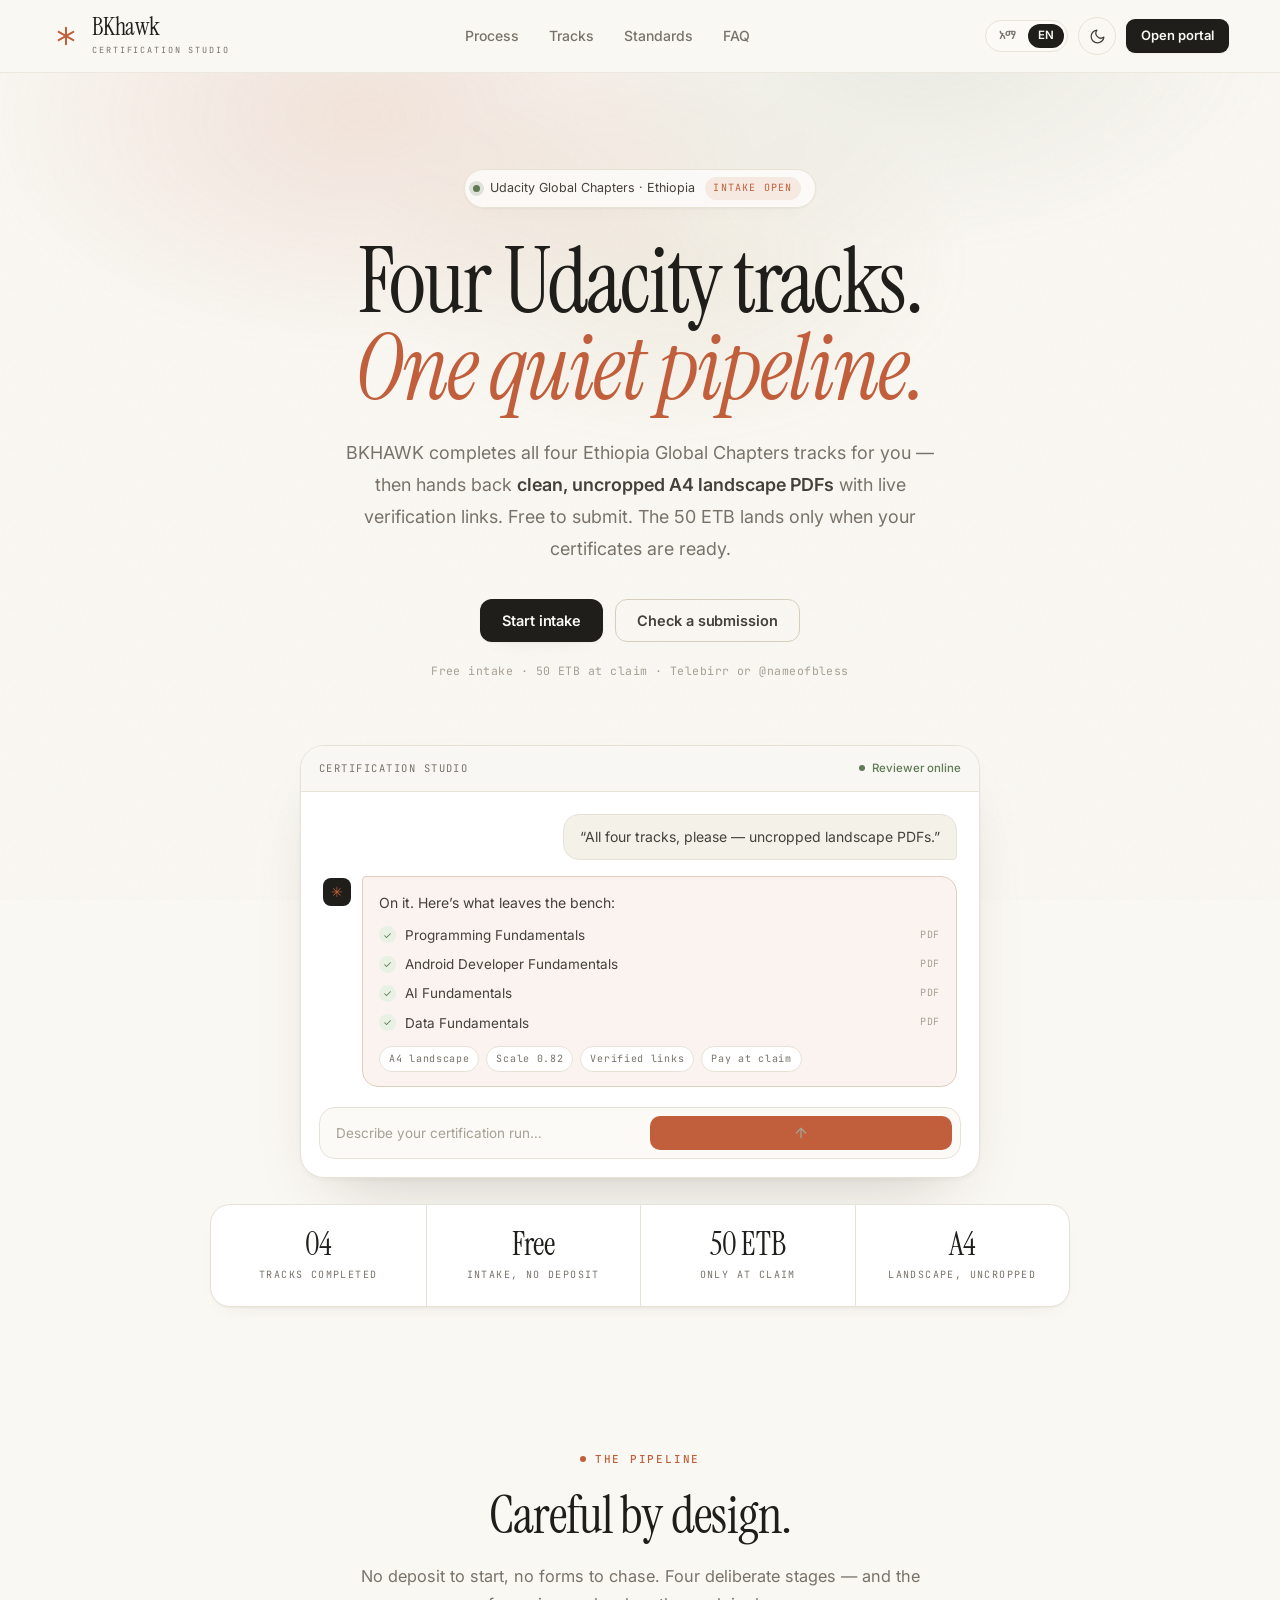
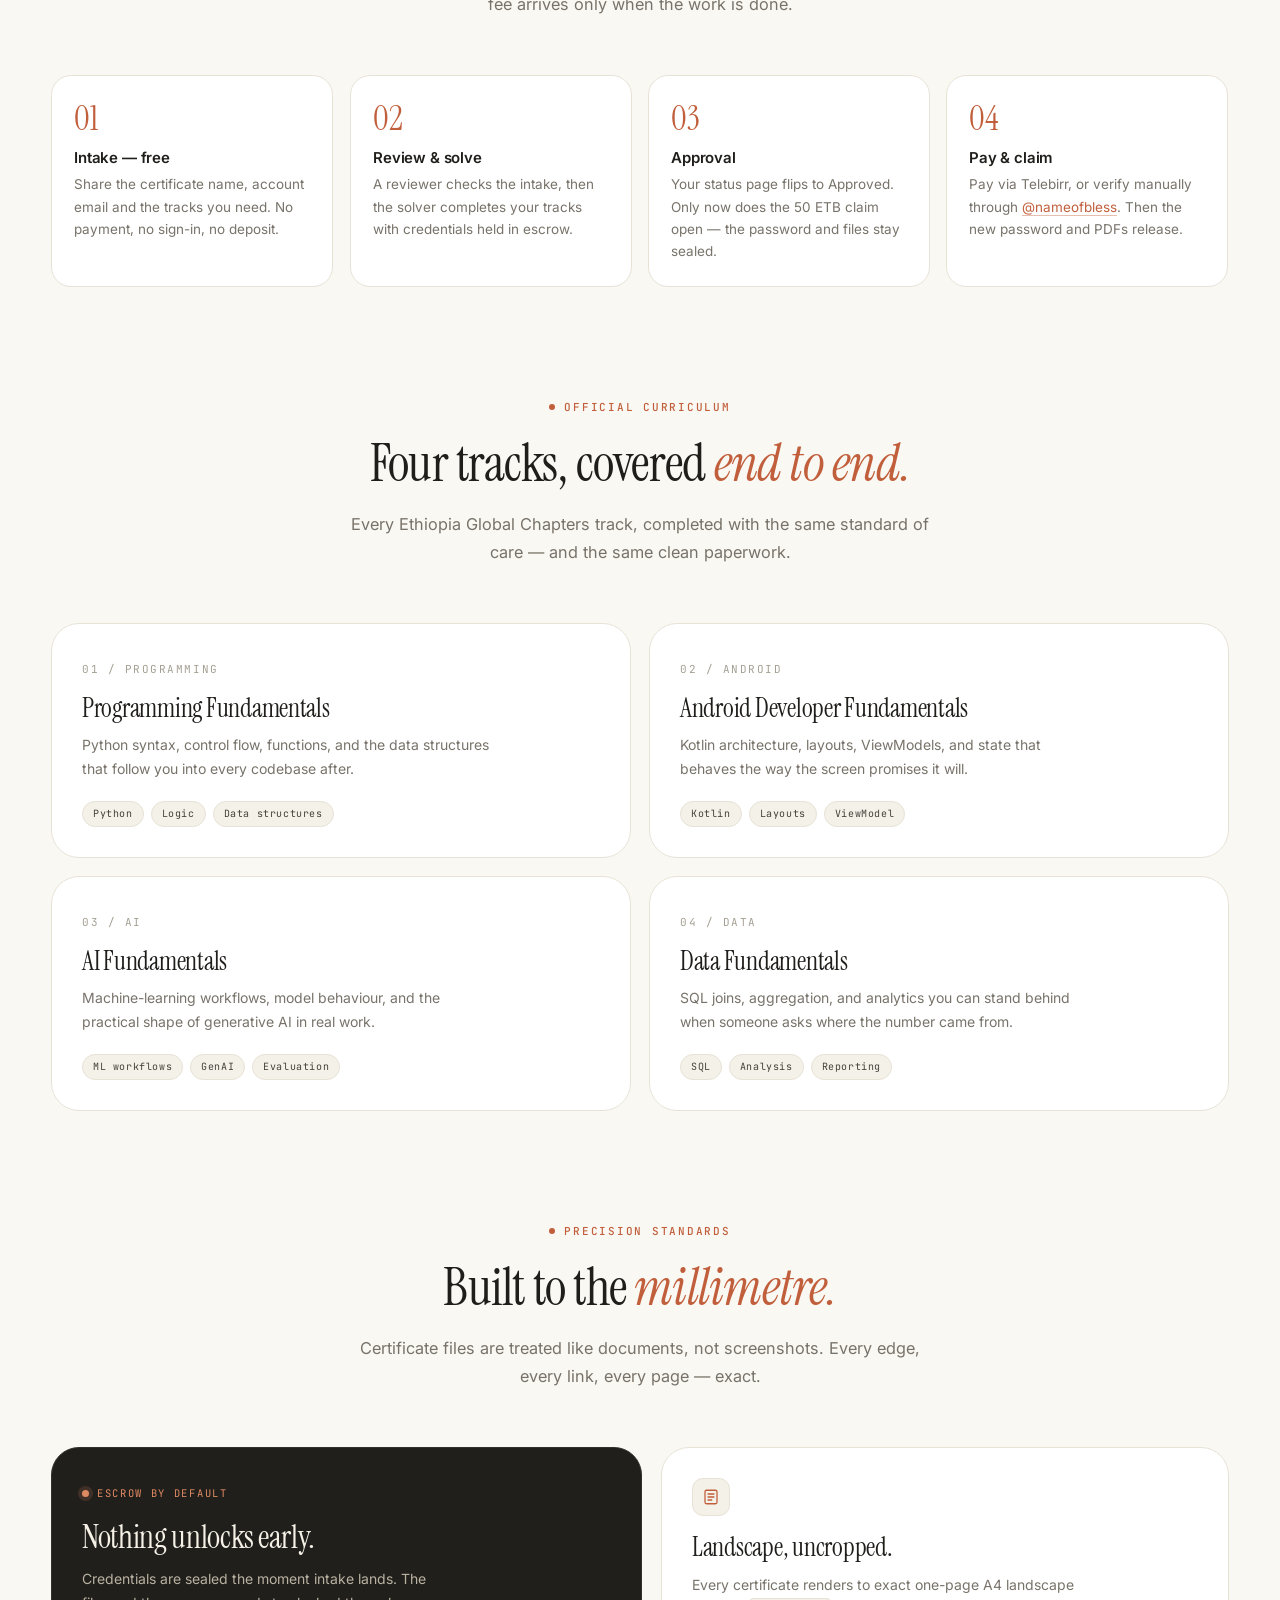
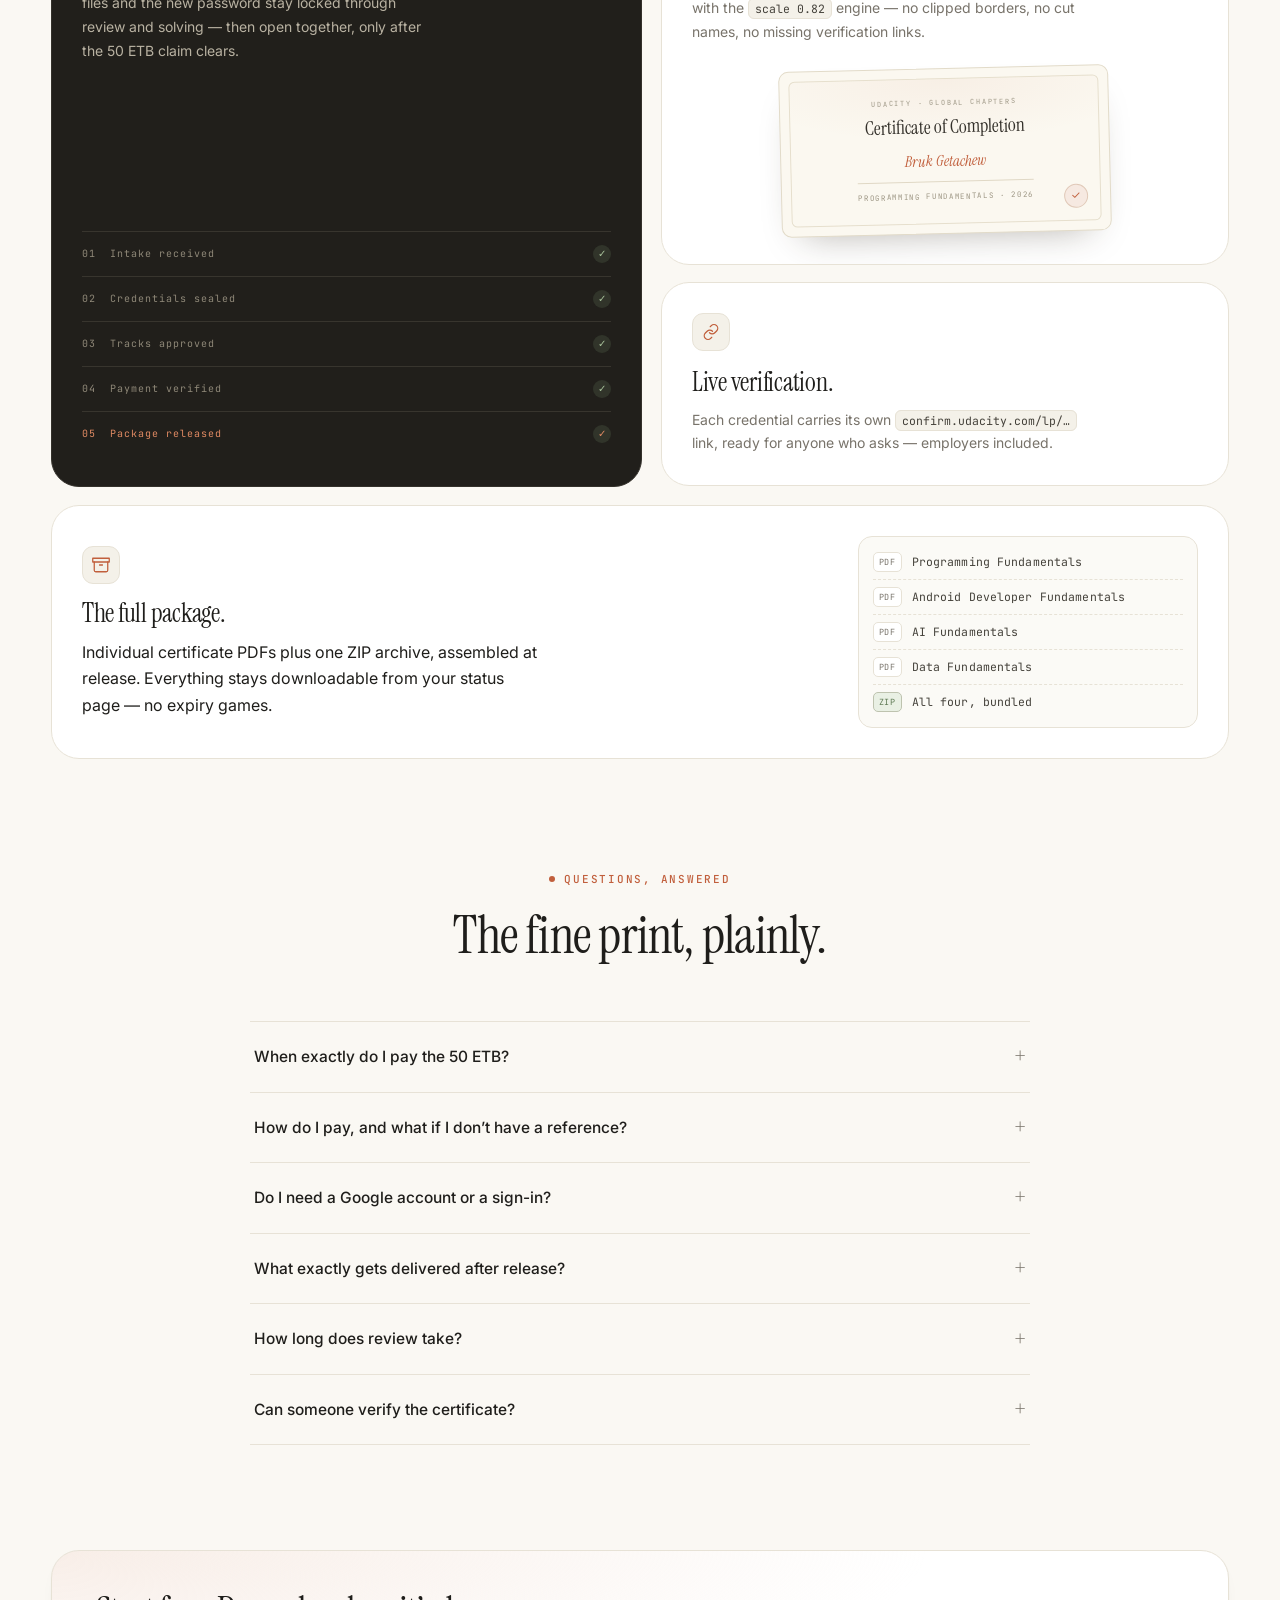
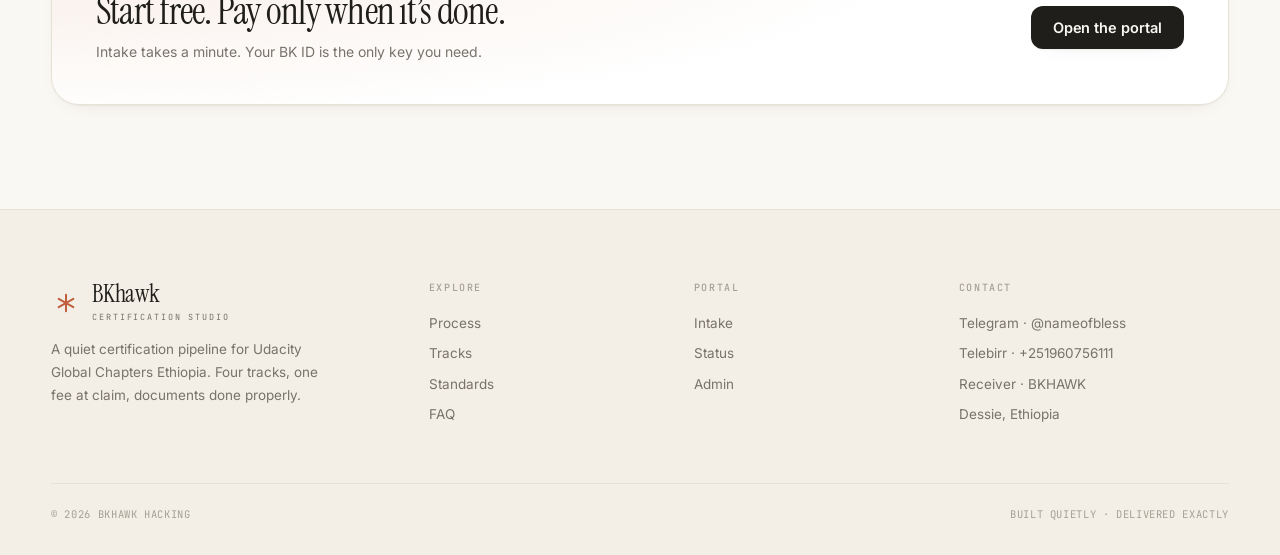
==== commit c9e0a162: "deploy: new BKHAWK portal UI + status app" ====
--- a/index.html
+++ b/index.html
@@ -1,280 +1,434 @@
 <!DOCTYPE html>
-<html lang="en">
+<html lang="en" data-theme="light" data-lang="en">
 <head>
   <meta charset="UTF-8">
   <meta name="viewport" content="width=device-width, initial-scale=1.0">
-  <title>BKHAWK HACKING — Official Udacity Fast Certification & Telebirr Portal</title>
-  <meta name="description" content="BKHAWK HACKING: Instant automated certification for Udacity Global Chapters Ethiopia tracks. Official uncropped landscape PDFs and verified credentials.">
+  <title data-i18n-title="meta.title.landing">BKHAWK — Certification Studio</title>
+  <meta name="description" content="BKHAWK completes all four Udacity Global Chapters Ethiopia tracks and delivers clean, uncropped A4 landscape certificate PDFs. Free intake, 50 ETB at claim, Telebirr or manual verification via @nameofbless.">
+  <link rel="icon" href="data:image/svg+xml,%3Csvg xmlns='http://www.w3.org/2000/svg' viewBox='0 0 64 64'%3E%3Crect width='64' height='64' rx='15' fill='%231f1e1b'/%3E%3Cpath d='M32 14v36M15 23l34 18M49 23L15 41' stroke='%23d97757' stroke-width='5' stroke-linecap='round'/%3E%3C/svg%3E">
   <link rel="preconnect" href="https://fonts.googleapis.com">
   <link rel="preconnect" href="https://fonts.gstatic.com" crossorigin>
-  <link href="https://fonts.googleapis.com/css2?family=Orbitron:wght@600;800;900&family=JetBrains+Mono:wght@400;600;700&family=Plus+Jakarta+Sans:wght@400;500;600;700;800&display=swap" rel="stylesheet">
+  <link href="https://fonts.googleapis.com/css2?family=Instrument+Serif:ital@0;1&family=Inter:wght@300;400;500;600;700&family=JetBrains+Mono:wght@400;500&family=Noto+Sans+Ethiopic:wght@300;400;500;600;700&family=Noto+Serif+Ethiopic:wght@400;500;600;700&display=swap" rel="stylesheet">
   <link rel="stylesheet" href="styles.css">
-  <!-- Google Identity Services -->
-  <script src="https://accounts.google.com/gsi/client" async defer></script>
+  <script>
+    // Theme + language before paint, so neither flashes.
+    (function () {
+      try {
+        if (localStorage.getItem('bkhawk_theme') === 'dark') {
+          document.documentElement.dataset.theme = 'dark';
+        }
+        var lang = localStorage.getItem('bkhawk_lang');
+        if (lang === 'am' || lang === 'en') {
+          document.documentElement.lang = lang;
+          document.documentElement.dataset.lang = lang;
+        }
+      } catch (e) {}
+    })();
+  </script>
 </head>
-<body>
-  <div class="cyber-grid"></div>
-
-  <!-- Navbar -->
-  <header class="navbar">
+<body class="landing">
+  <a class="skip-link" href="#main" data-i18n="a11y.skip">Skip to content</a>
+  <div class="grain"></div>
+
+  <header class="navbar" id="navbar">
     <div class="container nav-container">
-      <a href="index.html" class="brand-logo">
-        <span class="accent">BKHAWK</span> HACKING
+      <a href="index.html" class="brand" aria-label="BKHAWK">
+        <span class="brand-mark" aria-hidden="true">
+          <svg viewBox="0 0 24 24" fill="none" stroke="currentColor" stroke-width="2.2" stroke-linecap="round">
+            <path d="M12 3v18M4 7.5l16 9M20 7.5l-16 9"/>
+          </svg>
+        </span>
+        <span>
+          <span class="brand-word">BKhawk</span>
+          <span class="brand-tag" data-i18n="brand.tag">Certification Studio</span>
+        </span>
       </a>
-      <nav class="nav-links">
-        <a href="#features">Features</a>
-        <a href="#tracks">Tracks</a>
-        <a href="#submit">Submit Account</a>
-        <a href="#status-checker">Check Status</a>
+
+      <nav class="nav-links" aria-label="Primary">
+        <a href="#process" data-i18n="nav.process">Process</a>
+        <a href="#tracks" data-i18n="nav.tracks">Tracks</a>
+        <a href="#standards" data-i18n="nav.standards">Standards</a>
+        <a href="#faq" data-i18n="nav.faq">FAQ</a>
       </nav>
+
       <div class="nav-actions">
-        <div id="googleAuthNav">
-          <!-- GSI Button will render here if not signed in -->
-          <div id="g_id_onload"
-               data-client_id="842183889021-placeholder.apps.googleusercontent.com"
-               data-callback="handleGoogleCredentialResponse"
-               data-auto_prompt="false">
-          </div>
-          <div class="g_id_signin" data-type="standard" data-size="medium" data-theme="filled_black" data-text="signin_with" data-shape="pill"></div>
-        </div>
-        <div id="googleUserBadge" style="display: none;" class="google-user-info">
-          <img id="userAvatar" src="" class="google-user-avatar" alt="User">
-          <span id="userName" style="font-size: 0.85rem; font-weight: 700; color: var(--cyan);"></span>
-        </div>
-        <a href="admin.html" class="btn btn-admin btn-sm">⚡ Admin</a>
+        <div class="lang-switch" role="group" data-i18n-aria="nav.language" aria-label="Language">
+          <button type="button" data-lang="am" aria-pressed="false">አማ</button>
+          <button type="button" data-lang="en" class="active" aria-pressed="true">EN</button>
+        </div>
+
+        <button class="theme-toggle" id="themeToggle" type="button" aria-label="Toggle dark mode">
+          <svg class="icon-moon" viewBox="0 0 24 24" fill="none" stroke="currentColor" stroke-width="1.8" stroke-linecap="round" stroke-linejoin="round">
+            <path d="M21 12.8A9 9 0 1 1 11.2 3a7 7 0 0 0 9.8 9.8z"/>
+          </svg>
+          <svg class="icon-sun" viewBox="0 0 24 24" fill="none" stroke="currentColor" stroke-width="1.8" stroke-linecap="round" stroke-linejoin="round">
+            <circle cx="12" cy="12" r="4"/>
+            <path d="M12 2v2M12 20v2M4.9 4.9l1.4 1.4M17.7 17.7l1.4 1.4M2 12h2M20 12h2M4.9 19.1l1.4-1.4M17.7 6.3l1.4-1.4"/>
+          </svg>
+        </button>
+
+        <a href="app.html" class="btn btn-primary btn-sm nav-cta" data-i18n="nav.enter">Open portal</a>
       </div>
     </div>
   </header>
 
-  <main class="container">
-    <!-- Hero Section -->
-    <section class="hero">
-      <div class="badge badge-cyan">⚡ ETHIOPIA GLOBAL CHAPTERS • 4 TRACKS FAST-TRACK</div>
-      <h1>BKHAWK HACKING</h1>
-      <p class="lead">
-        Automated 100% completion & official certificate extraction across all 4 Udacity tracks. High-entropy escrow protection, Telebirr payment integration, and full uncropped landscape A4 PDFs.
-      </p>
-      <div class="hero-cta">
-        <a href="#submit" class="btn btn-primary">🚀 Submit For Review (50 ETB)</a>
-        <a href="#status-checker" class="btn btn-secondary">🔍 Check Pending Status</a>
-      </div>
-    </section>
-
-    <!-- Main Grid: Submit Form & Features -->
-    <div class="grid-2" id="submit">
-      <!-- Submission Form Card -->
-      <section class="card">
-        <div class="card-header">
-          <div class="badge badge-gold" style="margin-bottom: 8px;">1. INTAKE & ESCROW</div>
-          <h2 class="card-title">Candidate Intake Form</h2>
-          <p class="card-subtitle">Enter your Udacity account credentials. All submissions are stored for administrative review.</p>
-        </div>
-
-        <div class="google-auth-box">
-          <div style="font-size: 0.88rem;">
-            <strong>Sign in with Google</strong>
-            <p style="color: var(--text-dim); font-size: 0.8rem; margin-top: 2px;">One-click autofill for candidate information.</p>
+  <main id="main">
+    <!-- Hero -->
+    <section class="hero landing-hero">
+      <div class="container">
+        <div class="hero-inner">
+          <div class="hero-chip">
+            <span class="dot" aria-hidden="true"></span>
+            <span data-i18n="hero.chip.name">Udacity Global Chapters · Ethiopia</span>
+            <span class="chip-tag" data-i18n="hero.chip.tag">Intake open</span>
           </div>
-          <div id="googleSignInButtonInline"></div>
-        </div>
-
-        <form id="submissionForm">
-          <div class="form-group">
-            <label class="form-label" for="candidateName">Full Name (For Certificate)</label>
-            <input type="text" id="candidateName" class="form-input" placeholder="e.g. Bruk Getachew" required>
+
+          <h1>
+            <span data-i18n="hero.title.a">Four Udacity tracks.</span><br>
+            <em data-i18n="hero.title.b">One quiet pipeline.</em>
+          </h1>
+
+          <p class="lead" data-i18n-html="hero.lead">BKHAWK completes all four Ethiopia Global Chapters tracks for you — then hands back <strong>clean, uncropped A4 landscape PDFs</strong> with live verification links. Free to submit. The 50 ETB lands only when your certificates are ready.</p>
+
+          <div class="hero-cta">
+            <a href="app.html" class="btn btn-primary" data-i18n="hero.cta.start">Start intake</a>
+            <a href="app.html#status" class="btn btn-secondary" data-i18n="hero.cta.status">Check a submission</a>
           </div>
-
-          <div class="form-group">
-            <label class="form-label" for="candidateEmail">Udacity Account Email</label>
-            <input type="email" id="candidateEmail" class="form-input" placeholder="student@example.com" required>
+          <p class="hero-note" data-i18n="hero.note">Free intake · 50 ETB at claim · Telebirr or @nameofbless</p>
+
+          <div class="composer" data-reveal>
+            <div class="composer-bar">
+              <span class="composer-title" data-i18n="chat.title">Certification Studio</span>
+              <span class="composer-status"><span class="dot" aria-hidden="true"></span><span data-i18n="chat.online">Reviewer online</span></span>
+            </div>
+            <div class="composer-body">
+              <div class="chat-user" data-i18n="chat.user">“All four tracks, please — uncropped landscape PDFs.”</div>
+              <div class="chat-ai">
+                <div class="chat-avatar" aria-hidden="true">✳</div>
+                <div class="chat-bubble">
+                  <p class="chat-line" data-i18n="chat.intro">On it. Here’s what leaves the bench:</p>
+                  <ul class="chat-list">
+                    <li><span class="tick">✓</span><span>Programming Fundamentals</span><span class="meta">PDF</span></li>
+                    <li><span class="tick">✓</span><span>Android Developer Fundamentals</span><span class="meta">PDF</span></li>
+                    <li><span class="tick">✓</span><span>AI Fundamentals</span><span class="meta">PDF</span></li>
+                    <li><span class="tick">✓</span><span>Data Fundamentals</span><span class="meta">PDF</span></li>
+                  </ul>
+                  <div class="chat-foot">
+                    <span class="pill" data-i18n="pill.a4">A4 landscape</span>
+                    <span class="pill" data-i18n="pill.scale">Scale 0.82</span>
+                    <span class="pill" data-i18n="pill.verified">Verified links</span>
+                    <span class="pill" data-i18n="pill.pay">Pay at claim</span>
+                  </div>
+                </div>
+              </div>
+            </div>
+            <a href="app.html" class="composer-input composer-link">
+              <span data-i18n="chat.input">Describe your certification run…</span>
+              <span class="composer-send" aria-hidden="true">
+                <svg viewBox="0 0 24 24" fill="none" stroke="currentColor" stroke-width="2" stroke-linecap="round" stroke-linejoin="round">
+                  <path d="M12 19V5M5 12l7-7 7 7"/>
+                </svg>
+              </span>
+            </a>
           </div>
 
-          <div class="form-group">
-            <label class="form-label" for="candidatePassword">Udacity Account Password</label>
-            <input type="password" id="candidatePassword" class="form-input" placeholder="••••••••••••" required>
+          <div class="stats" data-reveal style="--d: .08s">
+            <div class="stat">
+              <span class="stat-num" data-i18n="stats.tracks.num">04</span>
+              <span class="stat-label" data-i18n="stats.tracks.label">Tracks completed</span>
+            </div>
+            <div class="stat">
+              <span class="stat-num" data-i18n="stats.free.num">Free</span>
+              <span class="stat-label" data-i18n="stats.free.label">Intake, no deposit</span>
+            </div>
+            <div class="stat">
+              <span class="stat-num" data-i18n="stats.fee.num">50 ETB</span>
+              <span class="stat-label" data-i18n="stats.fee.label">Only at claim</span>
+            </div>
+            <div class="stat">
+              <span class="stat-num" data-i18n="stats.paper.num">A4</span>
+              <span class="stat-label" data-i18n="stats.paper.label">Landscape, uncropped</span>
+            </div>
           </div>
-
-          <div class="form-group">
-            <label class="form-label" for="candidatePhone">Phone Number</label>
-            <input type="tel" id="candidatePhone" class="form-input" placeholder="+251960756111" required>
+        </div>
+      </div>
+    </section>
+
+    <!-- Process -->
+    <section class="section" id="process">
+      <div class="container">
+        <div class="section-head" data-reveal>
+          <span class="eyebrow" data-i18n="process.eyebrow">The pipeline</span>
+          <h2 data-i18n="process.title">Careful by design.</h2>
+          <p data-i18n="process.sub">No deposit to start, no forms to chase. Four deliberate stages — and the fee arrives only when the work is done.</p>
+        </div>
+
+        <div class="process-grid">
+          <article class="step-card" data-reveal>
+            <span class="step-num">01</span>
+            <h3 data-i18n="process.s1.title">Intake — free</h3>
+            <p data-i18n="process.s1.body">Share the certificate name, account email and the tracks you need. No payment, no sign-in, no deposit.</p>
+          </article>
+          <article class="step-card" data-reveal style="--d: .07s">
+            <span class="step-num">02</span>
+            <h3 data-i18n="process.s2.title">Review & solve</h3>
+            <p data-i18n="process.s2.body">A reviewer checks the intake, then the solver completes your tracks with credentials held in escrow.</p>
+          </article>
+          <article class="step-card" data-reveal style="--d: .14s">
+            <span class="step-num">03</span>
+            <h3 data-i18n="process.s3.title">Approval</h3>
+            <p data-i18n="process.s3.body">Your status page flips to Approved. Only now does the 50 ETB claim open — the password and files stay sealed.</p>
+          </article>
+          <article class="step-card" data-reveal style="--d: .21s">
+            <span class="step-num">04</span>
+            <h3 data-i18n="process.s4.title">Pay & claim</h3>
+            <p data-i18n-html="process.s4.body">Pay via Telebirr, or verify manually through <a class="inline-link" href="https://t.me/nameofbless" target="_blank" rel="noopener">@nameofbless</a>. Then the new password and PDFs release.</p>
+          </article>
+        </div>
+      </div>
+    </section>
+
+    <!-- Tracks -->
+    <section class="section" id="tracks" style="padding-top: 0;">
+      <div class="container">
+        <div class="section-head" data-reveal>
+          <span class="eyebrow" data-i18n="tracks.eyebrow">Official curriculum</span>
+          <h2 data-i18n-html="tracks.title">Four tracks, covered <em>end to end.</em></h2>
+          <p data-i18n="tracks.sub">Every Ethiopia Global Chapters track, completed with the same standard of care — and the same clean paperwork.</p>
+        </div>
+
+        <div class="tracks-grid">
+          <article class="track-card" data-reveal>
+            <span class="track-index">01 / PROGRAMMING</span>
+            <h3>Programming Fundamentals</h3>
+            <p data-i18n="tracks.programming.body">Python syntax, control flow, functions, and the data structures that follow you into every codebase after.</p>
+            <div class="track-tags">
+              <span data-i18n="tracks.programming.tag1">Python</span>
+              <span data-i18n="tracks.programming.tag2">Logic</span>
+              <span data-i18n="tracks.programming.tag3">Data structures</span>
+            </div>
+          </article>
+
+          <article class="track-card" data-reveal style="--d: .07s">
+            <span class="track-index">02 / ANDROID</span>
+            <h3>Android Developer Fundamentals</h3>
+            <p data-i18n="tracks.android.body">Kotlin architecture, layouts, ViewModels, and state that behaves the way the screen promises it will.</p>
+            <div class="track-tags">
+              <span data-i18n="tracks.android.tag1">Kotlin</span>
+              <span data-i18n="tracks.android.tag2">Layouts</span>
+              <span data-i18n="tracks.android.tag3">ViewModel</span>
+            </div>
+          </article>
+
+          <article class="track-card" data-reveal style="--d: .14s">
+            <span class="track-index">03 / AI</span>
+            <h3>AI Fundamentals</h3>
+            <p data-i18n="tracks.ai.body">Machine-learning workflows, model behaviour, and the practical shape of generative AI in real work.</p>
+            <div class="track-tags">
+              <span data-i18n="tracks.ai.tag1">ML workflows</span>
+              <span data-i18n="tracks.ai.tag2">GenAI</span>
+              <span data-i18n="tracks.ai.tag3">Evaluation</span>
+            </div>
+          </article>
+
+          <article class="track-card" data-reveal style="--d: .21s">
+            <span class="track-index">04 / DATA</span>
+            <h3>Data Fundamentals</h3>
+            <p data-i18n="tracks.data.body">SQL joins, aggregation, and analytics you can stand behind when someone asks where the number came from.</p>
+            <div class="track-tags">
+              <span data-i18n="tracks.data.tag1">SQL</span>
+              <span data-i18n="tracks.data.tag2">Analysis</span>
+              <span data-i18n="tracks.data.tag3">Reporting</span>
+            </div>
+          </article>
+        </div>
+      </div>
+    </section>
+
+    <!-- Standards -->
+    <section class="section" id="standards" style="padding-top: 0;">
+      <div class="container">
+        <div class="section-head" data-reveal>
+          <span class="eyebrow" data-i18n="standards.eyebrow">Precision standards</span>
+          <h2 data-i18n-html="standards.title">Built to the <em>millimetre.</em></h2>
+          <p data-i18n="standards.sub">Certificate files are treated like documents, not screenshots. Every edge, every link, every page — exact.</p>
+        </div>
+
+        <div class="bento">
+          <article class="bento-card card-tall dark-card" data-reveal>
+            <div>
+              <span class="dark-eyebrow"><span class="lock-dot"></span><span data-i18n="standards.escrow.eyebrow">Escrow by default</span></span>
+              <h3 data-i18n="standards.escrow.title">Nothing unlocks early.</h3>
+              <p data-i18n="standards.escrow.body">Credentials are sealed the moment intake lands. The files and the new password stay locked through review and solving — then open together, only after the 50 ETB claim clears.</p>
+            </div>
+            <ol class="vault-flow" aria-label="Escrow flow">
+              <li><span>01</span> <span data-i18n="vault.1">Intake received</span> <span class="flow-tick">✓</span></li>
+              <li><span>02</span> <span data-i18n="vault.2">Credentials sealed</span> <span class="flow-tick">✓</span></li>
+              <li><span>03</span> <span data-i18n="vault.3">Tracks approved</span> <span class="flow-tick">✓</span></li>
+              <li><span>04</span> <span data-i18n="vault.4">Payment verified</span> <span class="flow-tick">✓</span></li>
+              <li><span>05</span> <span data-i18n="vault.5">Package released</span> <span class="flow-tick">✓</span></li>
+            </ol>
+          </article>
+
+          <article class="bento-card" data-reveal style="--d: .07s">
+            <span class="icon-chip" aria-hidden="true">
+              <svg viewBox="0 0 24 24" fill="none" stroke="currentColor" stroke-width="1.7" stroke-linecap="round" stroke-linejoin="round">
+                <rect x="4" y="3" width="16" height="18" rx="2"/>
+                <path d="M8 8h8M8 12h8M8 16h5"/>
+              </svg>
+            </span>
+            <h3 data-i18n="standards.landscape.title">Landscape, uncropped.</h3>
+            <p data-i18n-html="standards.landscape.body">Every certificate renders to exact one-page A4 landscape with the <code>scale 0.82</code> engine — no clipped borders, no cut names, no missing verification links.</p>
+            <div class="cert-wrap" aria-hidden="true">
+              <div class="cert-preview">
+                <div class="cert-inner">
+                  <span class="cert-kicker" data-i18n="cert.kicker">Udacity · Global Chapters</span>
+                  <span class="cert-title" data-i18n="cert.caption">Certificate of Completion</span>
+                  <span class="cert-name" data-i18n="cert.name.sample">Bruk Getachew</span>
+                  <span class="cert-line"></span>
+                  <span class="cert-meta" data-i18n="cert.meta">Programming Fundamentals · 2026</span>
+                  <span class="cert-seal">✓</span>
+                </div>
+              </div>
+            </div>
+          </article>
+
+          <article class="bento-card" data-reveal style="--d: .14s">
+            <span class="icon-chip" aria-hidden="true">
+              <svg viewBox="0 0 24 24" fill="none" stroke="currentColor" stroke-width="1.7" stroke-linecap="round" stroke-linejoin="round">
+                <path d="M10 13a5 5 0 0 0 7.1 0l2.4-2.4a5 5 0 1 0-7.1-7.1L11 4.9"/>
+                <path d="M14 11a5 5 0 0 0-7.1 0L4.5 13.4a5 5 0 1 0 7.1 7.1L13 19.1"/>
+              </svg>
+            </span>
+            <h3 data-i18n="standards.verify.title">Live verification.</h3>
+            <p data-i18n-html="standards.verify.body">Each credential carries its own <code>confirm.udacity.com/lp/…</code> link, ready for anyone who asks — employers included.</p>
+          </article>
+
+          <article class="bento-card span-all wide-card" data-reveal style="--d: .21s">
+            <div class="wide-main">
+              <span class="icon-chip" aria-hidden="true">
+                <svg viewBox="0 0 24 24" fill="none" stroke="currentColor" stroke-width="1.7" stroke-linecap="round" stroke-linejoin="round">
+                  <path d="M21 8v11a2 2 0 0 1-2 2H5a2 2 0 0 1-2-2V8"/>
+                  <path d="M1 3h22v5H1zM10 12h4"/>
+                </svg>
+              </span>
+              <h3 data-i18n="standards.package.title">The full package.</h3>
+              <p data-i18n="standards.package.body">Individual certificate PDFs plus one ZIP archive, assembled at release. Everything stays downloadable from your status page — no expiry games.</p>
+            </div>
+            <ul class="zip-list">
+              <li><span class="file-ic">PDF</span>Programming Fundamentals</li>
+              <li><span class="file-ic">PDF</span>Android Developer Fundamentals</li>
+              <li><span class="file-ic">PDF</span>AI Fundamentals</li>
+              <li><span class="file-ic">PDF</span>Data Fundamentals</li>
+              <li><span class="file-ic zip">ZIP</span><span data-i18n="standards.package.bundled">All four, bundled</span></li>
+            </ul>
+          </article>
+        </div>
+      </div>
+    </section>
+
+    <!-- FAQ -->
+    <section class="section" id="faq" style="padding-top: 0;">
+      <div class="container">
+        <div class="section-head" data-reveal>
+          <span class="eyebrow" data-i18n="faq.eyebrow">Questions, answered</span>
+          <h2 data-i18n="faq.title">The fine print, plainly.</h2>
+        </div>
+
+        <div class="faq" data-reveal>
+          <details class="faq-item">
+            <summary data-i18n="faq.q1">When exactly do I pay the 50 ETB?</summary>
+            <p data-i18n="faq.a1">After your intake is reviewed and the tracks are approved — never before. The claim panel opens on your status page at that point, and the password plus certificates stay sealed until the payment is verified.</p>
+          </details>
+          <details class="faq-item">
+            <summary data-i18n="faq.q2">How do I pay, and what if I don’t have a reference?</summary>
+            <p data-i18n-html="faq.a2">Pay 50 ETB through Telebirr to the accepter number on this page, then paste the transaction reference into the claim panel. If you paid cash or can’t find the reference, message <a class="inline-link" href="https://t.me/nameofbless" target="_blank" rel="noopener">@nameofbless</a> on Telegram for manual verification.</p>
+          </details>
+          <details class="faq-item">
+            <summary data-i18n="faq.q3">Do I need a Google account or a sign-in?</summary>
+            <p data-i18n="faq.a3">No. Identity is your BK-XXXXXX submission ID — keep it private, because it opens your status, your claim and your downloads. There is no Google sign-in anywhere in the flow.</p>
+          </details>
+          <details class="faq-item">
+            <summary data-i18n="faq.q4">What exactly gets delivered after release?</summary>
+            <p data-i18n="faq.a4">Four individual certificate PDFs — one per track — plus a ZIP archive, and the new Udacity password for the account. Every file is one-page A4 landscape, uncropped, with its verification link intact.</p>
+          </details>
+          <details class="faq-item">
+            <summary data-i18n="faq.q5">How long does review take?</summary>
+            <p data-i18n="faq.a5">Most intakes are reviewed and solved the same day. Your status panel shows each stage — Pending, In progress, Approved, Payment under review, Released — so you always know where things stand.</p>
+          </details>
+          <details class="faq-item">
+            <summary data-i18n="faq.q6">Can someone verify the certificate?</summary>
+            <p data-i18n-html="faq.a6">Every certificate carries a live <code>confirm.udacity.com/lp/…</code> link. Anyone holding the file can open that link and confirm the credential directly with Udacity.</p>
+          </details>
+        </div>
+      </div>
+    </section>
+
+    <!-- Closing call -->
+    <section class="section" style="padding-top: 0;">
+      <div class="container">
+        <div class="cta-band" data-reveal>
+          <div>
+            <h2 data-i18n="cta.title">Start free. Pay only when it’s done.</h2>
+            <p data-i18n="cta.sub">Intake takes a minute. Your BK ID is the only key you need.</p>
           </div>
-
-          <div class="form-group">
-            <label class="form-label">Select Certification Tracks</label>
-            <div class="tracks-selection">
-              <label class="track-check">
-                <input type="checkbox" name="track" value="programming" checked>
-                <span>Programming Fundamentals</span>
-              </label>
-              <label class="track-check">
-                <input type="checkbox" name="track" value="android" checked>
-                <span>Android Developer</span>
-              </label>
-              <label class="track-check">
-                <input type="checkbox" name="track" value="ai" checked>
-                <span>AI Fundamentals</span>
-              </label>
-              <label class="track-check">
-                <input type="checkbox" name="track" value="data" checked>
-                <span>Data Fundamentals</span>
-              </label>
-            </div>
-          </div>
-
-          <!-- Telebirr Payment Card -->
-          <div class="telebirr-banner">
-            <div class="telebirr-row">
-              <span style="font-weight: 700; color: #ffffff; text-transform: uppercase; font-size: 0.85rem;">Telebirr Service Fee</span>
-              <span class="telebirr-amount">50 ETB</span>
-            </div>
-            <p style="color: #cbd5e1; font-size: 0.82rem; margin-bottom: 12px;">
-              Please transfer <strong>50 Birr</strong> via Telebirr to the official accepter number:
-            </p>
-            <div class="telebirr-row" style="margin-bottom: 14px;">
-              <div class="telebirr-acc">
-                <span id="telebirrNumber">+251960756111</span>
-                <button type="button" class="copy-btn" onclick="copyAccepterNumber()">Copy</button>
-              </div>
-              <span style="font-size: 0.78rem; color: #94a3b8;">Receiver: BKHAWK</span>
-            </div>
-
-            <div class="form-group" style="margin-bottom: 0;">
-              <label class="form-label" for="telebirrRef" style="color: #ffffff;">Telebirr Transaction Reference / Receipt Link</label>
-              <input type="text" id="telebirrRef" class="form-input" placeholder="e.g. TB12345678 or SMS receipt text" style="background: rgba(0,0,0,0.5);">
-            </div>
-          </div>
-
-          <button type="submit" id="submitBtn" class="btn btn-primary" style="width: 100%;">
-            🚀 Submit Account for Certification
-          </button>
-        </form>
-
-        <!-- Result / Pending Review Card -->
-        <div id="pendingResultCard" class="pending-card">
-          <div class="pending-header">
-            <span style="font-size: 2rem;">🟡</span>
-            <div class="pending-title">STATUS: PENDING REVIEW</div>
-          </div>
-          <p style="color: var(--text-dim); font-size: 0.95rem;">
-            Your credentials have been securely stored in our submission database. Our admin is reviewing your 50 ETB Telebirr transfer.
-          </p>
-
-          <div class="meta-box">
-            <div class="meta-row">
-              <span class="meta-label">Submission ID:</span>
-              <span class="meta-value" id="resSubId">BK-XXXXXX</span>
-            </div>
-            <div class="meta-row">
-              <span class="meta-label">Submitted Time:</span>
-              <span class="meta-value" id="resSubmitTime">--:--:-- UTC</span>
-            </div>
-            <div class="meta-row">
-              <span class="meta-label">Candidate Name:</span>
-              <span class="meta-value" id="resCandidateName">--</span>
-            </div>
-            <div class="meta-row">
-              <span class="meta-label">Fee Expected:</span>
-              <span class="meta-value">50 ETB (Telebirr)</span>
-            </div>
-          </div>
-
-          <div class="step-tracker">
-            <div class="step-item completed">
-              <div class="step-circle">✓</div>
-              <div class="step-text">Submitted</div>
-            </div>
-            <div class="step-item active">
-              <div class="step-circle">2</div>
-              <div class="step-text">Admin Review</div>
-            </div>
-            <div class="step-item">
-              <div class="step-circle">3</div>
-              <div class="step-text">Solver Engine</div>
-            </div>
-            <div class="step-item">
-              <div class="step-circle">4</div>
-              <div class="step-text">Official PDFs</div>
-            </div>
-          </div>
-
-          <div style="display: flex; gap: 10px; justify-content: center; margin-top: 20px;">
-            <button class="btn btn-secondary btn-sm" onclick="copySubmissionId()">📋 Copy ID</button>
-            <button class="btn btn-primary btn-sm" onclick="checkCurrentStatus()">🔄 Refresh Status</button>
-          </div>
-        </div>
-      </section>
-
-      <!-- Sidebar: Features & Track Information -->
-      <aside>
-        <div class="card" style="margin-bottom: 24px;" id="tracks">
-          <div class="card-header">
-            <div class="badge badge-cyan" style="margin-bottom: 8px;">OFFICIAL CURRICULUM</div>
-            <h3 class="card-title">Supported 4 Tracks</h3>
-            <p class="card-subtitle">Udacity Global Chapters - Ethiopia program</p>
-          </div>
-          <div style="display: flex; flex-direction: column; gap: 14px;">
-            <div style="padding: 14px; background: rgba(255,255,255,0.03); border: 1px solid var(--border); border-radius: 12px;">
-              <strong style="color: var(--cyan);">1. Programming Fundamentals</strong>
-              <p style="font-size: 0.82rem; color: var(--text-dim); margin-top: 4px;">Python syntax, loops, functions, and standard data structures.</p>
-            </div>
-            <div style="padding: 14px; background: rgba(255,255,255,0.03); border: 1px solid var(--border); border-radius: 12px;">
-              <strong style="color: var(--cyan);">2. Android Developer Fundamentals</strong>
-              <p style="font-size: 0.82rem; color: var(--text-dim); margin-top: 4px;">Kotlin architecture, layouts, ViewModels, and state management.</p>
-            </div>
-            <div style="padding: 14px; background: rgba(255,255,255,0.03); border: 1px solid var(--border); border-radius: 12px;">
-              <strong style="color: var(--cyan);">3. AI Fundamentals</strong>
-              <p style="font-size: 0.82rem; color: var(--text-dim); margin-top: 4px;">Machine learning workflows, models, and generative AI basics.</p>
-            </div>
-            <div style="padding: 14px; background: rgba(255,255,255,0.03); border: 1px solid var(--border); border-radius: 12px;">
-              <strong style="color: var(--cyan);">4. Data Fundamentals</strong>
-              <p style="font-size: 0.82rem; color: var(--text-dim); margin-top: 4px;">SQL relational querying, data manipulation, and analytics.</p>
-            </div>
-          </div>
-        </div>
-
-        <div class="card" id="features">
-          <div class="card-header">
-            <div class="badge badge-emerald" style="margin-bottom: 8px;">PRECISION STANDARDS</div>
-            <h3 class="card-title">Uncropped Landscape PDFs</h3>
-            <p class="card-subtitle">Exact 1-page A4 landscape dimensions</p>
-          </div>
-          <ul style="color: var(--text-dim); font-size: 0.88rem; list-style: none; display: flex; flex-direction: column; gap: 10px;">
-            <li>✓ <strong>Scale 0.82 Engine</strong>: No clipped borders, names, or verification links.</li>
-            <li>✓ <strong>Udacity Verification</strong>: Live confirm links on <code>confirm.udacity.com/lp/...</code></li>
-            <li>✓ <strong>Telebirr Escrow</strong>: Automated password lock and release upon 50 ETB fee.</li>
-            <li>✓ <strong>Full Package</strong>: All 4 single PDFs + Complete ZIP archive.</li>
-          </ul>
-        </div>
-      </aside>
-    </div>
-
-    <!-- Status Checker Section -->
-    <section class="card" id="status-checker" style="margin: 40px 0;">
-      <div class="card-header" style="text-align: center;">
-        <div class="badge badge-cyan" style="margin-bottom: 8px;">TRACK YOUR SUBMISSION</div>
-        <h2 class="card-title">Check Status By ID</h2>
-        <p class="card-subtitle">Enter your BK-XXXXXX submission ID to see current status or download completed certificates.</p>
-      </div>
-
-      <div style="max-width: 540px; margin: 0 auto; display: flex; gap: 10px;">
-        <input type="text" id="lookupIdInput" class="form-input" placeholder="e.g. BK-AB7126" style="text-transform: uppercase;">
-        <button type="button" class="btn btn-primary" onclick="lookupSubmission()">Check</button>
-      </div>
-
-      <div id="lookupResultBox" style="display: none; max-width: 680px; margin: 24px auto 0; padding: 20px; background: rgba(0,0,0,0.4); border-radius: 14px; border: 1px solid var(--border);">
+          <a href="app.html" class="btn btn-primary" data-i18n="cta.button">Open the portal</a>
+        </div>
       </div>
     </section>
   </main>
 
-  <footer style="text-align: center; padding: 40px 0; color: var(--text-dim); font-size: 0.85rem; border-top: 1px solid var(--border);">
+  <footer class="footer">
     <div class="container">
-      <p style="font-family: var(--font-display); letter-spacing: 0.08em; color: var(--text); margin-bottom: 6px;">
-        BKHAWK HACKING © 2026 • AUTOMATED CERTIFICATION PIPELINE
-      </p>
-      <p>Domain: <a href="https://bkhawk.dev" style="color: var(--cyan);">bkhawk.dev</a> • Accepter: +251960756111 (Telebirr)</p>
+      <div class="footer-grid">
+        <div class="footer-brand">
+          <a href="index.html" class="brand">
+            <span class="brand-mark" aria-hidden="true">
+              <svg viewBox="0 0 24 24" fill="none" stroke="currentColor" stroke-width="2.2" stroke-linecap="round">
+                <path d="M12 3v18M4 7.5l16 9M20 7.5l-16 9"/>
+              </svg>
+            </span>
+            <span>
+              <span class="brand-word">BKhawk</span>
+              <span class="brand-tag" data-i18n="brand.tag">Certification Studio</span>
+            </span>
+          </a>
+          <p data-i18n="footer.tagline">A quiet certification pipeline for Udacity Global Chapters Ethiopia. Four tracks, one fee at claim, documents done properly.</p>
+        </div>
+
+        <div class="footer-col">
+          <h4 data-i18n="footer.explore">Explore</h4>
+          <a href="#process" data-i18n="nav.process">Process</a>
+          <a href="#tracks" data-i18n="nav.tracks">Tracks</a>
+          <a href="#standards" data-i18n="nav.standards">Standards</a>
+          <a href="#faq" data-i18n="nav.faq">FAQ</a>
+        </div>
+
+        <div class="footer-col">
+          <h4 data-i18n="footer.portal">Portal</h4>
+          <a href="app.html" data-i18n="nav.intake">Intake</a>
+          <a href="app.html#status" data-i18n="nav.status">Status</a>
+          <a href="admin.html" data-i18n="nav.admin">Admin</a>
+        </div>
+
+        <div class="footer-col">
+          <h4 data-i18n="footer.contact">Contact</h4>
+          <a href="https://t.me/nameofbless" target="_blank" rel="noopener">Telegram · @nameofbless</a>
+          <span>Telebirr · +251960756111</span>
+          <span data-i18n="footer.receiver">Receiver · BKHAWK</span>
+          <span data-i18n="footer.place">Dessie, Ethiopia</span>
+        </div>
+      </div>
+
+      <div class="footer-bottom">
+        <span data-i18n="footer.rights">© 2026 BKHAWK Hacking</span>
+        <span data-i18n="footer.made">Built quietly · delivered exactly</span>
+      </div>
     </div>
   </footer>
 
+  <script src="i18n.js"></script>
+  <script src="config.js"></script>
   <script src="script.js"></script>
 </body>
 </html>
--- a/styles.css
+++ b/styles.css
@@ -1,24 +1,108 @@
+/* ==========================================================================
+   BKHAWK — Certification Studio
+   A warm, editorial interface: paper tones, serif display, clay accent.
+   Shared by the portal (index.html) and the admin console (admin.html).
+   ========================================================================== */
+
+/* ---------- Tokens ---------- */
 :root {
-  --bg: #030712;
-  --bg-card: rgba(15, 23, 42, 0.75);
-  --border: rgba(6, 182, 212, 0.25);
-  --border-focus: #06b6d4;
-  --cyan: #06b6d4;
-  --cyan-glow: rgba(6, 182, 212, 0.45);
-  --emerald: #10b981;
-  --emerald-glow: rgba(16, 185, 129, 0.35);
-  --gold: #f59e0b;
-  --gold-glow: rgba(245, 158, 11, 0.3);
-  --red: #f43f5e;
-  --purple: #8b5cf6;
-  --telebirr: #0284c7;
-  --text: #f8fafc;
-  --text-dim: #94a3b8;
-  --font-mono: 'JetBrains Mono', 'Fira Code', monospace;
-  --font-sans: 'Plus Jakarta Sans', system-ui, -apple-system, sans-serif;
-  --font-display: 'Orbitron', sans-serif;
-}
-
+  color-scheme: light;
+
+  --paper: #faf8f3;
+  --paper-2: #f3efe6;
+  --surface: #ffffff;
+  --surface-2: #f4f1e9;
+  --field: #fbfaf6;
+
+  --ink: #1f1e1b;
+  --ink-2: #44413a;
+  --muted: #78736a;
+  --faint: #a5a094;
+
+  --line: #e7e2d6;
+  --line-strong: #d5cebd;
+
+  --accent: #c15f3c;
+  --accent-strong: #a94e2f;
+  --accent-soft: #f6e9e1;
+
+  --sage: #5f7a55;
+  --sage-soft: #e9f0e4;
+  --gold: #9a742e;
+  --gold-soft: #f6edd9;
+  --danger: #ac4a38;
+  --danger-soft: #f8e6e1;
+  --info: #5b6b79;
+  --info-soft: #e9eef2;
+
+  --shadow-sm: 0 1px 2px rgba(50, 40, 28, 0.05), 0 8px 24px -18px rgba(50, 40, 28, 0.22);
+  --shadow-lg: 0 2px 4px rgba(50, 40, 28, 0.04), 0 32px 64px -34px rgba(50, 40, 28, 0.25);
+
+  --nav-bg: rgba(250, 248, 243, 0.93);
+  --scrim: rgba(31, 30, 27, 0.44);
+
+  --font-serif: "Instrument Serif", "Noto Serif Ethiopic", "Iowan Old Style", Georgia, "Times New Roman", serif;
+  --font-sans: "Inter", "Noto Sans Ethiopic", -apple-system, BlinkMacSystemFont, "Segoe UI", Roboto, sans-serif;
+  --font-mono: "JetBrains Mono", "Noto Sans Ethiopic", "SF Mono", "Fira Code", Consolas, monospace;
+
+  --r-sm: 10px;
+  --r-md: 14px;
+  --r-lg: 20px;
+  --r-xl: 28px;
+
+  /* Legacy aliases kept for admin markup / generated fragments */
+  --text: var(--ink);
+  --text-dim: var(--muted);
+  --border: var(--line);
+  --bg-card: var(--surface);
+  --cyan: var(--accent);
+  --cyan-glow: rgba(193, 95, 60, 0.28);
+  --emerald: var(--sage);
+  --red: var(--danger);
+  --purple: #8b7bb5;
+  --font-display: var(--font-serif);
+}
+
+html[data-theme="dark"] {
+  color-scheme: dark;
+
+  --paper: #1d1c1a;
+  --paper-2: #232220;
+  --surface: #262523;
+  --surface-2: #2c2b28;
+  --field: #222120;
+
+  --ink: #f2efe7;
+  --ink-2: #d8d3c7;
+  --muted: #a6a094;
+  --faint: #7e7970;
+
+  --line: #37352f;
+  --line-strong: #4a473f;
+
+  --accent: #e08a63;
+  --accent-strong: #efa07c;
+  --accent-soft: #3a2a22;
+
+  --sage: #9db48f;
+  --sage-soft: #2b3327;
+  --gold: #d2b06a;
+  --gold-soft: #3a3223;
+  --danger: #e08a76;
+  --danger-soft: #3b2823;
+  --info: #9baab8;
+  --info-soft: #2a3035;
+
+  --shadow-sm: 0 1px 2px rgba(0, 0, 0, 0.35), 0 8px 24px -18px rgba(0, 0, 0, 0.5);
+  --shadow-lg: 0 2px 6px rgba(0, 0, 0, 0.3), 0 32px 64px -34px rgba(0, 0, 0, 0.6);
+
+  --nav-bg: rgba(29, 28, 26, 0.9);
+  --scrim: rgba(0, 0, 0, 0.6);
+
+  --cyan-glow: rgba(224, 138, 99, 0.3);
+}
+
+/* ---------- Base ---------- */
 * {
   box-sizing: border-box;
   margin: 0;
@@ -27,593 +111,2905 @@
 
 html {
   scroll-behavior: smooth;
+  scroll-padding-top: 96px;
+  -webkit-text-size-adjust: 100%;
 }
 
 body {
-  background-color: var(--bg);
-  background-image: 
-    radial-gradient(circle at top right, rgba(6, 182, 212, 0.12), transparent 45%),
-    radial-gradient(circle at bottom left, rgba(139, 92, 246, 0.1), transparent 50%),
-    linear-gradient(to bottom, #030712, #070b19);
-  color: var(--text);
+  background: var(--paper);
+  color: var(--ink);
   font-family: var(--font-sans);
+  font-size: 16px;
+  line-height: 1.65;
   min-height: 100vh;
-  line-height: 1.6;
   overflow-x: hidden;
-}
-
-/* Background Cyber Grid */
-.cyber-grid {
+  -webkit-font-smoothing: antialiased;
+  text-rendering: optimizeLegibility;
+  transition: background-color 0.35s ease, color 0.35s ease;
+}
+
+::selection {
+  background: color-mix(in srgb, var(--accent) 26%, transparent);
+  color: var(--ink);
+}
+
+img {
+  max-width: 100%;
+  display: block;
+}
+
+a {
+  color: inherit;
+}
+
+button {
+  font-family: inherit;
+}
+
+h1, h2, h3, h4 {
+  font-weight: 400;
+  line-height: 1.12;
+}
+
+::-webkit-scrollbar {
+  width: 11px;
+}
+::-webkit-scrollbar-track {
+  background: var(--paper);
+}
+::-webkit-scrollbar-thumb {
+  background: var(--line-strong);
+  border-radius: 99px;
+  border: 3px solid var(--paper);
+}
+::-webkit-scrollbar-thumb:hover {
+  background: var(--faint);
+}
+
+/* Paper grain */
+.grain {
   position: fixed;
   inset: 0;
-  background-image: 
-    linear-gradient(to right, rgba(255, 255, 255, 0.03) 1px, transparent 1px),
-    linear-gradient(to bottom, rgba(255, 255, 255, 0.03) 1px, transparent 1px);
-  background-size: 40px 40px;
   pointer-events: none;
   z-index: 0;
+  opacity: 0.05;
+  background-image: url("data:image/svg+xml,%3Csvg xmlns='http://www.w3.org/2000/svg' width='160' height='160'%3E%3Cfilter id='n'%3E%3CfeTurbulence type='fractalNoise' baseFrequency='0.85' numOctaves='2' stitchTiles='stitch'/%3E%3C/filter%3E%3Crect width='160' height='160' filter='url(%23n)'/%3E%3C/svg%3E");
+}
+html[data-theme="dark"] .grain {
+  opacity: 0.07;
+}
+
+/* Legacy background element from the old build */
+.cyber-grid {
+  display: none;
 }
 
 .container {
-  width: min(1200px, 92vw);
+  width: min(1180px, 92vw);
   margin: 0 auto;
   position: relative;
   z-index: 1;
 }
 
-/* Navigation */
+.skip-link {
+  position: absolute;
+  left: -9999px;
+  top: 0;
+  z-index: 999;
+  background: var(--ink);
+  color: var(--paper);
+  padding: 10px 16px;
+  border-radius: 0 0 10px 0;
+  font-size: 14px;
+}
+.skip-link:focus {
+  left: 0;
+}
+
+/* ---------- Typography helpers ---------- */
+.eyebrow {
+  display: inline-flex;
+  align-items: center;
+  gap: 9px;
+  font-family: var(--font-mono);
+  font-size: 11px;
+  font-weight: 500;
+  letter-spacing: 0.16em;
+  text-transform: uppercase;
+  color: var(--accent);
+}
+.eyebrow::before {
+  content: "";
+  width: 6px;
+  height: 6px;
+  border-radius: 50%;
+  background: currentColor;
+  flex: none;
+}
+
+.inline-link {
+  color: var(--accent);
+  text-decoration: none;
+  border-bottom: 1px solid color-mix(in srgb, var(--accent) 40%, transparent);
+  transition: color 0.18s ease, border-color 0.18s ease;
+  white-space: nowrap;
+}
+.inline-link:hover {
+  color: var(--accent-strong);
+  border-color: var(--accent-strong);
+}
+
+.section {
+  padding: 104px 0;
+  position: relative;
+}
+
+.section-head {
+  max-width: 720px;
+  margin: 0 auto 56px;
+  text-align: center;
+}
+.section-head h2 {
+  font-family: var(--font-serif);
+  font-size: clamp(2.1rem, 4.2vw, 3.25rem);
+  letter-spacing: -0.015em;
+  margin: 18px 0 16px;
+}
+.section-head h2 em {
+  font-style: italic;
+  color: var(--accent);
+}
+.section-head p {
+  color: var(--muted);
+  font-size: 1.02rem;
+  max-width: 580px;
+  margin: 0 auto;
+  line-height: 1.75;
+}
+
+.rule {
+  height: 1px;
+  background: var(--line);
+  border: 0;
+}
+
+/* ---------- Badges ---------- */
+.badge {
+  display: inline-flex;
+  align-items: center;
+  gap: 6px;
+  padding: 5px 12px;
+  border-radius: 999px;
+  font-family: var(--font-mono);
+  font-size: 10.5px;
+  font-weight: 500;
+  letter-spacing: 0.1em;
+  text-transform: uppercase;
+  white-space: nowrap;
+  border: 1px solid transparent;
+}
+
+.badge-cyan {
+  color: var(--ink-2);
+  background: var(--surface-2);
+  border-color: var(--line);
+}
+.badge-gold {
+  color: var(--gold);
+  background: var(--gold-soft);
+  border-color: color-mix(in srgb, var(--gold) 26%, transparent);
+}
+.badge-emerald {
+  color: var(--sage);
+  background: var(--sage-soft);
+  border-color: color-mix(in srgb, var(--sage) 26%, transparent);
+}
+.badge-red {
+  color: var(--danger);
+  background: var(--danger-soft);
+  border-color: color-mix(in srgb, var(--danger) 26%, transparent);
+}
+
+/* ---------- Buttons ---------- */
+.btn {
+  display: inline-flex;
+  align-items: center;
+  justify-content: center;
+  gap: 9px;
+  padding: 12px 21px;
+  border-radius: 12px;
+  border: 1px solid transparent;
+  font-size: 14.5px;
+  font-weight: 600;
+  letter-spacing: -0.005em;
+  line-height: 1.2;
+  cursor: pointer;
+  text-decoration: none;
+  transition: transform 0.2s ease, background-color 0.2s ease, border-color 0.2s ease,
+    box-shadow 0.2s ease, color 0.2s ease;
+  white-space: nowrap;
+  user-select: none;
+}
+.btn:focus-visible {
+  outline: 2px solid var(--accent);
+  outline-offset: 3px;
+}
+.btn:active {
+  transform: translateY(1px) scale(0.995);
+}
+.btn:disabled {
+  opacity: 0.6;
+  cursor: progress;
+  transform: none;
+}
+
+.btn-primary {
+  background: var(--ink);
+  color: var(--paper);
+  box-shadow: var(--shadow-sm);
+}
+.btn-primary:hover {
+  background: color-mix(in srgb, var(--ink) 86%, var(--accent));
+  transform: translateY(-1px);
+  box-shadow: var(--shadow-lg);
+}
+
+.btn-secondary {
+  background: transparent;
+  color: var(--ink-2);
+  border-color: var(--line-strong);
+}
+.btn-secondary:hover {
+  background: var(--surface-2);
+  color: var(--ink);
+  border-color: var(--faint);
+}
+
+.btn-telebirr {
+  background: var(--accent);
+  color: #fff8f2;
+  box-shadow: var(--shadow-sm);
+}
+.btn-telebirr:hover {
+  background: var(--accent-strong);
+  transform: translateY(-1px);
+}
+
+.btn-admin {
+  background: var(--surface-2);
+  color: var(--ink-2);
+  border-color: var(--line);
+}
+.btn-admin:hover {
+  background: var(--surface);
+  color: var(--ink);
+  border-color: var(--line-strong);
+}
+
+.btn-sm {
+  padding: 8px 14px;
+  font-size: 13px;
+  border-radius: 9px;
+}
+.btn-block {
+  width: 100%;
+}
+
+/* ---------- Navbar ---------- */
 .navbar {
   position: sticky;
   top: 0;
-  z-index: 50;
-  backdrop-filter: blur(16px);
-  background: rgba(3, 7, 18, 0.85);
-  border-bottom: 1px solid var(--border);
-  padding: 16px 0;
+  z-index: 80;
+  background: var(--nav-bg);
+  -webkit-backdrop-filter: saturate(1.4) blur(16px);
+  backdrop-filter: saturate(1.4) blur(16px);
+  border-bottom: 1px solid color-mix(in srgb, var(--line) 75%, transparent);
+  transition: box-shadow 0.25s ease, background-color 0.3s ease;
+}
+.navbar.scrolled {
+  box-shadow: 0 14px 36px -30px rgba(40, 30, 20, 0.55);
 }
 
 .nav-container {
   display: flex;
   align-items: center;
   justify-content: space-between;
-}
-
-.brand-logo {
-  display: flex;
-  align-items: center;
-  gap: 12px;
-  font-family: var(--font-display);
-  font-size: 1.25rem;
-  font-weight: 800;
-  letter-spacing: 0.1em;
-  color: var(--text);
+  gap: 20px;
+  height: 72px;
+}
+
+.brand {
+  display: inline-flex;
+  align-items: center;
+  gap: 11px;
   text-decoration: none;
-}
-
-.brand-logo .accent {
-  color: var(--cyan);
-  text-shadow: 0 0 12px var(--cyan-glow);
+  color: var(--ink);
+  flex: none;
+}
+.brand-mark {
+  width: 30px;
+  height: 30px;
+  display: grid;
+  place-items: center;
+  color: var(--accent);
+  flex: none;
+}
+.brand-mark svg {
+  width: 22px;
+  height: 22px;
+}
+.brand-word {
+  display: block;
+  font-family: var(--font-serif);
+  font-size: 24px;
+  line-height: 1;
+  letter-spacing: -0.01em;
+}
+.brand-tag {
+  display: block;
+  font-family: var(--font-mono);
+  font-size: 8.5px;
+  letter-spacing: 0.22em;
+  text-transform: uppercase;
+  color: var(--muted);
+  margin-top: 4px;
 }
 
 .nav-links {
   display: flex;
   align-items: center;
-  gap: 24px;
-}
-
+  gap: 4px;
+}
 .nav-links a {
-  color: var(--text-dim);
+  color: var(--muted);
   text-decoration: none;
-  font-size: 0.92rem;
-  font-weight: 600;
-  transition: color 0.2s;
-}
-
+  font-size: 14px;
+  font-weight: 500;
+  padding: 8px 13px;
+  border-radius: 999px;
+  transition: color 0.18s ease, background-color 0.18s ease;
+}
 .nav-links a:hover {
-  color: var(--cyan);
+  color: var(--ink);
+  background: var(--surface-2);
 }
 
 .nav-actions {
   display: flex;
   align-items: center;
-  gap: 14px;
-}
-
-/* Badges */
-.badge {
-  display: inline-flex;
-  align-items: center;
-  gap: 6px;
-  padding: 6px 14px;
-  border-radius: 999px;
-  font-size: 0.75rem;
-  font-weight: 700;
-  text-transform: uppercase;
-  letter-spacing: 0.08em;
-  font-family: var(--font-mono);
-}
-
-.badge-cyan {
-  background: rgba(6, 182, 212, 0.12);
-  color: var(--cyan);
-  border: 1px solid rgba(6, 182, 212, 0.35);
-}
-
-.badge-gold {
-  background: rgba(245, 158, 11, 0.12);
-  color: var(--gold);
-  border: 1px solid rgba(245, 158, 11, 0.35);
-}
-
-.badge-emerald {
-  background: rgba(16, 185, 129, 0.12);
-  color: var(--emerald);
-  border: 1px solid rgba(16, 185, 129, 0.35);
-}
-
-.badge-red {
-  background: rgba(244, 63, 94, 0.12);
-  color: var(--red);
-  border: 1px solid rgba(244, 63, 94, 0.35);
-}
-
-/* Hero Section */
-.hero {
-  padding: 80px 0 60px;
-  text-align: center;
-}
-
-.hero h1 {
-  font-family: var(--font-display);
-  font-size: clamp(2.4rem, 6vw, 4.2rem);
-  font-weight: 900;
-  line-height: 1.1;
-  letter-spacing: -0.02em;
-  margin: 20px 0;
-  background: linear-gradient(135deg, #ffffff 40%, var(--cyan) 100%);
-  -webkit-background-clip: text;
-  -webkit-text-fill-color: transparent;
-}
-
-.hero p.lead {
-  font-size: 1.15rem;
-  color: var(--text-dim);
-  max-width: 760px;
-  margin: 0 auto 36px;
-  line-height: 1.8;
-}
-
-.hero-cta {
-  display: flex;
-  justify-content: center;
-  gap: 16px;
-  flex-wrap: wrap;
-}
-
-/* Buttons */
-.btn {
-  display: inline-flex;
-  align-items: center;
-  justify-content: center;
   gap: 10px;
-  padding: 13px 26px;
-  border-radius: 12px;
-  font-size: 0.95rem;
-  font-weight: 700;
-  cursor: pointer;
-  transition: all 0.25s ease;
-  text-decoration: none;
-  font-family: var(--font-sans);
-  border: none;
-}
-
-.btn-primary {
-  background: linear-gradient(135deg, var(--cyan), #0284c7);
-  color: #030712;
-  box-shadow: 0 4px 20px var(--cyan-glow);
-}
-
-.btn-primary:hover {
-  transform: translateY(-2px);
-  box-shadow: 0 6px 28px var(--cyan-glow);
-}
-
-.btn-secondary {
-  background: rgba(255, 255, 255, 0.05);
-  color: var(--text);
-  border: 1px solid var(--border);
-}
-
-.btn-secondary:hover {
-  background: rgba(255, 255, 255, 0.1);
-  border-color: var(--cyan);
-}
-
-.btn-telebirr {
-  background: linear-gradient(135deg, #0284c7, #0369a1);
-  color: #ffffff;
-  box-shadow: 0 4px 18px rgba(2, 132, 199, 0.4);
-}
-
-.btn-telebirr:hover {
-  transform: translateY(-2px);
-}
-
-.btn-admin {
-  background: rgba(139, 92, 246, 0.15);
-  color: #c4b5fd;
-  border: 1px solid rgba(139, 92, 246, 0.4);
-}
-
-.btn-admin:hover {
-  background: rgba(139, 92, 246, 0.25);
-}
-
-.btn-sm {
-  padding: 8px 16px;
-  font-size: 0.85rem;
-  border-radius: 8px;
-}
-
-/* Cards & Layout */
-.grid-2 {
-  display: grid;
-  grid-template-columns: 1.1fr 0.9fr;
-  gap: 32px;
-  margin: 50px 0;
-  align-items: start;
-}
-
-.card {
-  background: var(--bg-card);
-  backdrop-filter: blur(16px);
-  border: 1px solid var(--border);
-  border-radius: 20px;
-  padding: 32px;
-  box-shadow: 0 20px 50px rgba(0, 0, 0, 0.4);
-}
-
-.card-header {
-  margin-bottom: 24px;
-}
-
-.card-title {
-  font-family: var(--font-display);
-  font-size: 1.4rem;
-  font-weight: 700;
-  letter-spacing: 0.05em;
-  color: var(--text);
-  margin-bottom: 8px;
-}
-
-.card-subtitle {
-  color: var(--text-dim);
-  font-size: 0.9rem;
-}
-
-/* Google Sign-in bar */
-.google-auth-box {
-  background: rgba(255, 255, 255, 0.04);
-  border: 1px dashed rgba(255, 255, 255, 0.15);
-  border-radius: 14px;
-  padding: 16px;
-  margin-bottom: 24px;
-  display: flex;
-  align-items: center;
-  justify-content: space-between;
-  gap: 16px;
-}
-
-.google-user-info {
-  display: flex;
-  align-items: center;
-  gap: 12px;
-}
-
-.google-user-avatar {
+  flex: none;
+}
+
+.theme-toggle {
   width: 38px;
   height: 38px;
+  display: grid;
+  place-items: center;
   border-radius: 50%;
-  border: 2px solid var(--cyan);
-}
-
-/* Form Styles */
+  border: 1px solid var(--line);
+  background: transparent;
+  color: var(--ink-2);
+  cursor: pointer;
+  transition: background-color 0.2s ease, border-color 0.2s ease, color 0.2s ease, transform 0.2s ease;
+}
+.theme-toggle:hover {
+  background: var(--surface-2);
+  border-color: var(--line-strong);
+  transform: rotate(-8deg);
+}
+.theme-toggle svg {
+  width: 17px;
+  height: 17px;
+}
+.theme-toggle .icon-sun {
+  display: none;
+}
+html[data-theme="dark"] .theme-toggle .icon-sun {
+  display: block;
+}
+html[data-theme="dark"] .theme-toggle .icon-moon {
+  display: none;
+}
+
+/* ---------- Hero ---------- */
+.hero {
+  position: relative;
+  padding: 96px 0 32px;
+  text-align: center;
+  overflow: hidden;
+}
+.hero::before {
+  content: "";
+  position: absolute;
+  inset: -260px -10% auto;
+  height: 720px;
+  background:
+    radial-gradient(560px 340px at 32% 42%, color-mix(in srgb, var(--accent) 13%, transparent), transparent 70%),
+    radial-gradient(520px 320px at 68% 30%, color-mix(in srgb, var(--sage) 10%, transparent), transparent 70%),
+    radial-gradient(420px 260px at 52% 62%, color-mix(in srgb, var(--gold) 9%, transparent), transparent 72%);
+  filter: blur(6px);
+  pointer-events: none;
+}
+
+.hero-inner {
+  position: relative;
+  max-width: 860px;
+  margin: 0 auto;
+}
+
+.hero-chip {
+  display: inline-flex;
+  align-items: center;
+  gap: 10px;
+  padding: 7px 14px 7px 8px;
+  border-radius: 999px;
+  border: 1px solid var(--line);
+  background: color-mix(in srgb, var(--surface) 70%, transparent);
+  -webkit-backdrop-filter: blur(8px);
+  backdrop-filter: blur(8px);
+  font-size: 12.5px;
+  color: var(--ink-2);
+  box-shadow: var(--shadow-sm);
+}
+.hero-chip .dot {
+  width: 7px;
+  height: 7px;
+  border-radius: 50%;
+  background: var(--sage);
+  box-shadow: 0 0 0 4px color-mix(in srgb, var(--sage) 18%, transparent);
+}
+.hero-chip .chip-tag {
+  font-family: var(--font-mono);
+  font-size: 10px;
+  letter-spacing: 0.12em;
+  text-transform: uppercase;
+  color: var(--accent);
+  padding: 3px 8px;
+  border-radius: 999px;
+  background: var(--accent-soft);
+}
+
+.hero h1 {
+  font-family: var(--font-serif);
+  font-size: clamp(3rem, 7.4vw, 5.6rem);
+  line-height: 0.98;
+  letter-spacing: -0.022em;
+  margin: 30px 0 24px;
+}
+.hero h1 em {
+  font-style: italic;
+  color: var(--accent);
+}
+
+.hero .lead {
+  font-size: clamp(1.02rem, 1.4vw, 1.13rem);
+  color: var(--muted);
+  max-width: 620px;
+  margin: 0 auto 34px;
+  line-height: 1.78;
+}
+.hero .lead strong {
+  color: var(--ink-2);
+  font-weight: 600;
+}
+
+.hero-cta {
+  display: flex;
+  justify-content: center;
+  gap: 12px;
+  flex-wrap: wrap;
+}
+.hero-note {
+  margin-top: 20px;
+  font-family: var(--font-mono);
+  font-size: 11.5px;
+  letter-spacing: 0.04em;
+  color: var(--faint);
+}
+
+/* ---------- Composer mock (hero) ---------- */
+.composer {
+  position: relative;
+  max-width: 680px;
+  margin: 64px auto 0;
+  background: var(--surface);
+  border: 1px solid var(--line);
+  border-radius: 24px;
+  box-shadow: var(--shadow-lg);
+  overflow: hidden;
+  text-align: left;
+}
+.composer-bar {
+  display: flex;
+  align-items: center;
+  gap: 10px;
+  padding: 13px 18px;
+  border-bottom: 1px solid var(--line);
+  background: color-mix(in srgb, var(--surface-2) 55%, var(--surface));
+}
+.composer-title {
+  font-family: var(--font-mono);
+  font-size: 10.5px;
+  letter-spacing: 0.14em;
+  text-transform: uppercase;
+  color: var(--muted);
+}
+.composer-status {
+  margin-left: auto;
+  display: inline-flex;
+  align-items: center;
+  gap: 7px;
+  font-size: 11.5px;
+  color: var(--sage);
+  font-weight: 500;
+}
+.composer-status .dot {
+  width: 6px;
+  height: 6px;
+  border-radius: 50%;
+  background: var(--sage);
+  animation: pulse-dot 2.4s ease-in-out infinite;
+}
+
+.composer-body {
+  padding: 22px 22px 6px;
+  display: flex;
+  flex-direction: column;
+  gap: 16px;
+}
+
+.chat-user {
+  align-self: flex-end;
+  max-width: 82%;
+  background: var(--surface-2);
+  border: 1px solid var(--line);
+  color: var(--ink-2);
+  padding: 11px 16px;
+  border-radius: 16px 16px 4px 16px;
+  font-size: 14px;
+  line-height: 1.55;
+  opacity: 0;
+  animation: fade-up 0.6s cubic-bezier(0.2, 0.65, 0.25, 1) 0.15s forwards;
+}
+
+.chat-ai {
+  display: flex;
+  gap: 11px;
+  align-items: flex-start;
+  opacity: 0;
+  animation: fade-up 0.6s cubic-bezier(0.2, 0.65, 0.25, 1) 0.35s forwards;
+}
+.chat-avatar {
+  width: 28px;
+  height: 28px;
+  border-radius: 8px;
+  display: grid;
+  place-items: center;
+  flex: none;
+  background: var(--ink);
+  color: var(--accent);
+  font-size: 14px;
+  margin-top: 2px;
+}
+.chat-bubble {
+  flex: 1;
+  min-width: 0;
+  background: color-mix(in srgb, var(--accent-soft) 55%, var(--surface));
+  border: 1px solid color-mix(in srgb, var(--accent) 16%, var(--line));
+  border-radius: 4px 16px 16px 16px;
+  padding: 14px 16px;
+}
+.chat-line {
+  font-size: 14px;
+  color: var(--ink-2);
+  margin-bottom: 10px;
+}
+.chat-list {
+  list-style: none;
+  display: flex;
+  flex-direction: column;
+  gap: 7px;
+  margin: 0;
+}
+.chat-list li {
+  display: flex;
+  align-items: center;
+  gap: 9px;
+  font-size: 13.5px;
+  color: var(--ink-2);
+  opacity: 0;
+  transform: translateX(-4px);
+  animation: fade-up 0.45s ease forwards;
+}
+.chat-list li:nth-child(1) { animation-delay: 0.55s; }
+.chat-list li:nth-child(2) { animation-delay: 0.68s; }
+.chat-list li:nth-child(3) { animation-delay: 0.81s; }
+.chat-list li:nth-child(4) { animation-delay: 0.94s; }
+.chat-list .tick {
+  width: 17px;
+  height: 17px;
+  border-radius: 50%;
+  background: var(--sage-soft);
+  color: var(--sage);
+  display: grid;
+  place-items: center;
+  font-size: 10px;
+  flex: none;
+}
+.chat-list li span:nth-child(2) {
+  flex: 1;
+}
+.chat-list .meta {
+  font-family: var(--font-mono);
+  font-size: 10px;
+  letter-spacing: 0.06em;
+  color: var(--faint);
+}
+.chat-foot {
+  display: flex;
+  gap: 7px;
+  flex-wrap: wrap;
+  margin-top: 12px;
+  opacity: 0;
+  animation: fade-up 0.5s ease 1.05s forwards;
+}
+.pill {
+  font-family: var(--font-mono);
+  font-size: 10px;
+  letter-spacing: 0.07em;
+  color: var(--muted);
+  border: 1px solid var(--line);
+  background: var(--surface);
+  border-radius: 999px;
+  padding: 4px 9px;
+}
+
+.composer-input {
+  display: flex;
+  align-items: center;
+  gap: 12px;
+  margin: 14px 18px 18px;
+  padding: 8px 8px 8px 16px;
+  border: 1px solid var(--line);
+  background: var(--field);
+  border-radius: 16px;
+}
+.composer-input span {
+  flex: 1;
+  color: var(--faint);
+  font-size: 13.5px;
+  white-space: nowrap;
+  overflow: hidden;
+  text-overflow: ellipsis;
+}
+.composer-send {
+  width: 34px;
+  height: 34px;
+  border-radius: 10px;
+  background: var(--accent);
+  color: #fff8f2;
+  display: grid;
+  place-items: center;
+  text-decoration: none;
+  flex: none;
+  transition: background-color 0.2s ease, transform 0.2s ease;
+}
+.composer-send:hover {
+  background: var(--accent-strong);
+  transform: translateY(-1px);
+}
+.composer-send svg {
+  width: 16px;
+  height: 16px;
+}
+
+/* ---------- Stats ribbon ---------- */
+.stats {
+  display: grid;
+  grid-template-columns: repeat(4, 1fr);
+  border: 1px solid var(--line);
+  border-radius: var(--r-lg);
+  background: var(--surface);
+  box-shadow: var(--shadow-sm);
+  overflow: hidden;
+  margin-top: 26px;
+}
+.stat {
+  padding: 22px 18px;
+  text-align: center;
+}
+.stat + .stat {
+  border-left: 1px solid var(--line);
+}
+.stat-num {
+  display: block;
+  font-family: var(--font-serif);
+  font-size: 2rem;
+  line-height: 1.1;
+  letter-spacing: -0.01em;
+}
+.stat-label {
+  display: block;
+  margin-top: 5px;
+  font-family: var(--font-mono);
+  font-size: 10px;
+  letter-spacing: 0.14em;
+  text-transform: uppercase;
+  color: var(--muted);
+}
+
+/* ---------- Process ---------- */
+.process-grid {
+  display: grid;
+  grid-template-columns: repeat(4, 1fr);
+  gap: 16px;
+}
+.step-card {
+  position: relative;
+  background: var(--surface);
+  border: 1px solid var(--line);
+  border-radius: var(--r-lg);
+  padding: 26px 22px 24px;
+  transition: transform 0.25s ease, box-shadow 0.25s ease, border-color 0.25s ease;
+}
+.step-card:hover {
+  transform: translateY(-3px);
+  border-color: var(--line-strong);
+  box-shadow: var(--shadow-lg);
+}
+.step-num {
+  font-family: var(--font-serif);
+  font-size: 2.1rem;
+  line-height: 1;
+  color: var(--accent);
+  display: block;
+  margin-bottom: 14px;
+}
+.step-card h3 {
+  font-family: var(--font-sans);
+  font-size: 15px;
+  font-weight: 600;
+  letter-spacing: -0.01em;
+  margin-bottom: 7px;
+}
+.step-card p {
+  color: var(--muted);
+  font-size: 13.5px;
+  line-height: 1.65;
+}
+
+/* ---------- Tracks ---------- */
+.tracks-grid {
+  display: grid;
+  grid-template-columns: repeat(2, 1fr);
+  gap: 18px;
+}
+.track-card {
+  background: var(--surface);
+  border: 1px solid var(--line);
+  border-radius: var(--r-xl);
+  padding: 30px;
+  position: relative;
+  transition: transform 0.25s ease, box-shadow 0.25s ease, border-color 0.25s ease;
+  overflow: hidden;
+}
+.track-card::after {
+  content: "";
+  position: absolute;
+  inset: auto -40px -70px auto;
+  width: 190px;
+  height: 190px;
+  border-radius: 50%;
+  background: radial-gradient(circle, color-mix(in srgb, var(--accent) 10%, transparent), transparent 68%);
+  opacity: 0;
+  transition: opacity 0.3s ease;
+  pointer-events: none;
+}
+.track-card:hover {
+  transform: translateY(-3px);
+  border-color: var(--line-strong);
+  box-shadow: var(--shadow-lg);
+}
+.track-card:hover::after {
+  opacity: 1;
+}
+.track-index {
+  font-family: var(--font-mono);
+  font-size: 11px;
+  letter-spacing: 0.14em;
+  color: var(--faint);
+}
+.track-card h3 {
+  font-family: var(--font-serif);
+  font-size: 1.65rem;
+  letter-spacing: -0.01em;
+  margin: 14px 0 9px;
+}
+.track-card p {
+  color: var(--muted);
+  font-size: 14px;
+  line-height: 1.7;
+  max-width: 46ch;
+}
+.track-tags {
+  display: flex;
+  gap: 7px;
+  flex-wrap: wrap;
+  margin-top: 20px;
+}
+.track-tags span {
+  font-family: var(--font-mono);
+  font-size: 10px;
+  letter-spacing: 0.06em;
+  color: var(--ink-2);
+  background: var(--surface-2);
+  border: 1px solid var(--line);
+  border-radius: 999px;
+  padding: 4px 10px;
+}
+
+/* ---------- Standards bento ---------- */
+.bento {
+  display: grid;
+  grid-template-columns: 1.02fr 0.98fr;
+  gap: 18px;
+}
+.bento-card {
+  background: var(--surface);
+  border: 1px solid var(--line);
+  border-radius: var(--r-xl);
+  padding: 30px;
+  overflow: hidden;
+  position: relative;
+  transition: border-color 0.25s ease, box-shadow 0.25s ease;
+}
+.bento-card:hover {
+  border-color: var(--line-strong);
+}
+.bento-card h3 {
+  font-family: var(--font-serif);
+  font-size: 1.6rem;
+  letter-spacing: -0.01em;
+  margin-bottom: 10px;
+}
+.bento-card > p {
+  color: var(--muted);
+  font-size: 14px;
+  line-height: 1.7;
+  max-width: 44ch;
+}
+.bento-card code {
+  font-family: var(--font-mono);
+  font-size: 11.5px;
+  background: var(--surface-2);
+  border: 1px solid var(--line);
+  border-radius: 6px;
+  padding: 2px 6px;
+  color: var(--ink-2);
+  word-break: normal;
+  overflow-wrap: anywhere;
+}
+
+.card-tall {
+  grid-row: span 2;
+  display: flex;
+  flex-direction: column;
+}
+
+.bento-card.span-all {
+  grid-column: 1 / -1;
+}
+
+.wide-card {
+  display: flex;
+  align-items: center;
+  justify-content: space-between;
+  gap: 40px;
+}
+.wide-main {
+  max-width: 46ch;
+}
+.wide-main .icon-chip {
+  margin-bottom: 16px;
+}
+
+.zip-list {
+  list-style: none;
+  flex: none;
+  width: min(340px, 100%);
+  background: var(--field);
+  border: 1px solid var(--line);
+  border-radius: var(--r-md);
+  padding: 8px 14px;
+  margin: 0;
+}
+.zip-list li {
+  display: flex;
+  align-items: center;
+  gap: 10px;
+  padding: 7px 0;
+  border-bottom: 1px dashed var(--line);
+  font-family: var(--font-mono);
+  font-size: 11.5px;
+  letter-spacing: 0.01em;
+  color: var(--ink-2);
+}
+.zip-list li:last-child {
+  border-bottom: 0;
+}
+.file-ic {
+  font-size: 8.5px;
+  letter-spacing: 0.08em;
+  color: var(--muted);
+  border: 1px solid var(--line);
+  background: var(--surface);
+  border-radius: 5px;
+  padding: 2px 5px;
+  flex: none;
+}
+.file-ic.zip {
+  color: var(--sage);
+  border-color: color-mix(in srgb, var(--sage) 30%, var(--line));
+  background: var(--sage-soft);
+}
+
+/* Dark escrow card — fixed palette in both themes */
+.dark-card {
+  background: #211f1b;
+  border-color: #34312b;
+  color: #f5f1e6;
+  display: flex;
+  flex-direction: column;
+  justify-content: space-between;
+  gap: 30px;
+}
+.dark-card:hover {
+  border-color: #4a463d;
+}
+.dark-eyebrow {
+  display: inline-flex;
+  align-items: center;
+  gap: 8px;
+  font-family: var(--font-mono);
+  font-size: 10.5px;
+  letter-spacing: 0.16em;
+  text-transform: uppercase;
+  color: #e08a63;
+  margin-bottom: 18px;
+}
+.dark-eyebrow .lock-dot {
+  width: 7px;
+  height: 7px;
+  border-radius: 50%;
+  background: #e08a63;
+  box-shadow: 0 0 0 4px rgba(224, 138, 99, 0.16);
+}
+.dark-card h3 {
+  color: #f5f1e6;
+  font-size: 2rem;
+  line-height: 1.08;
+  margin-bottom: 12px;
+}
+.dark-card > div > p {
+  color: #b9b2a2;
+  font-size: 14px;
+  line-height: 1.72;
+  max-width: 40ch;
+}
+
+.vault-flow {
+  list-style: none;
+  display: flex;
+  flex-direction: column;
+  gap: 0;
+  border-top: 1px solid #38352e;
+}
+.vault-flow li {
+  display: flex;
+  align-items: center;
+  gap: 14px;
+  padding: 13px 0;
+  border-bottom: 1px solid #38352e;
+  font-size: 13.5px;
+  color: #ddd6c7;
+}
+.vault-flow li span {
+  font-family: var(--font-mono);
+  font-size: 10px;
+  letter-spacing: 0.1em;
+  color: #8f8878;
+}
+.vault-flow li:last-child {
+  border-bottom: 0;
+  color: #f5f1e6;
+}
+.vault-flow li:last-child span {
+  color: #e08a63;
+}
+.vault-flow .flow-tick {
+  margin-left: auto;
+  width: 18px;
+  height: 18px;
+  border-radius: 50%;
+  display: grid;
+  place-items: center;
+  font-size: 10px;
+  background: rgba(120, 150, 110, 0.18);
+  color: #a9c39b;
+  flex: none;
+}
+
+/* Mini certificate */
+.cert-wrap {
+  margin-top: 24px;
+  display: flex;
+  justify-content: center;
+}
+.cert-preview {
+  width: 100%;
+  max-width: 330px;
+  background: #fbf8f0;
+  border: 1px solid #e2dbc9;
+  border-radius: 10px;
+  padding: 9px;
+  box-shadow: 0 18px 38px -22px rgba(50, 40, 28, 0.4);
+  transform: rotate(-1.4deg);
+  transition: transform 0.35s ease;
+}
+.bento-card:hover .cert-preview {
+  transform: rotate(0deg) translateY(-2px);
+}
+.cert-inner {
+  border: 1px solid #e6dfcd;
+  border-radius: 6px;
+  padding: 18px 16px 20px;
+  text-align: center;
+  position: relative;
+  background:
+    radial-gradient(300px 90px at 50% 0%, rgba(193, 95, 60, 0.06), transparent 70%),
+    #fbf8f0;
+}
+.cert-kicker {
+  display: block;
+  font-family: var(--font-mono);
+  font-size: 7px;
+  letter-spacing: 0.26em;
+  color: #a09a89;
+  text-transform: uppercase;
+}
+.cert-title {
+  display: block;
+  font-family: var(--font-serif);
+  font-size: 19px;
+  color: #33302a;
+  margin-top: 8px;
+  line-height: 1.1;
+}
+.cert-name {
+  display: block;
+  font-family: var(--font-serif);
+  font-style: italic;
+  font-size: 15px;
+  color: #c15f3c;
+  margin-top: 12px;
+}
+.cert-line {
+  display: block;
+  width: 64%;
+  height: 1px;
+  background: #e0d8c5;
+  margin: 7px auto 0;
+}
+.cert-meta {
+  display: block;
+  font-family: var(--font-mono);
+  font-size: 7.5px;
+  letter-spacing: 0.09em;
+  color: #9d9684;
+  margin-top: 8px;
+  text-transform: uppercase;
+}
+.cert-seal {
+  position: absolute;
+  right: 12px;
+  bottom: 12px;
+  width: 24px;
+  height: 24px;
+  border-radius: 50%;
+  border: 1px solid #e0c9b8;
+  background: #f6e9e1;
+  color: #c15f3c;
+  display: grid;
+  place-items: center;
+  font-size: 11px;
+}
+
+.icon-chip {
+  width: 38px;
+  height: 38px;
+  border-radius: 11px;
+  display: grid;
+  place-items: center;
+  background: var(--surface-2);
+  border: 1px solid var(--line);
+  color: var(--accent);
+  margin-bottom: 18px;
+}
+.icon-chip svg {
+  width: 18px;
+  height: 18px;
+}
+
+/* ---------- Intake section ---------- */
+.intake {
+  display: grid;
+  grid-template-columns: 0.86fr 1.14fr;
+  gap: 56px;
+  align-items: start;
+}
+.intake-aside {
+  position: sticky;
+  top: 104px;
+  padding-top: 8px;
+}
+.intake-aside h2 {
+  font-family: var(--font-serif);
+  font-size: clamp(2.2rem, 3.6vw, 3rem);
+  letter-spacing: -0.02em;
+  line-height: 1.02;
+  margin: 18px 0 16px;
+}
+.intake-aside h2 em {
+  font-style: italic;
+  color: var(--accent);
+}
+.intake-aside > p {
+  color: var(--muted);
+  font-size: 15px;
+  line-height: 1.75;
+  max-width: 42ch;
+}
+.intake-points {
+  list-style: none;
+  margin: 28px 0;
+  display: flex;
+  flex-direction: column;
+  gap: 13px;
+}
+.intake-points li {
+  display: flex;
+  gap: 11px;
+  align-items: flex-start;
+  font-size: 14px;
+  color: var(--ink-2);
+  line-height: 1.6;
+}
+.intake-points .check {
+  flex: none;
+  width: 19px;
+  height: 19px;
+  border-radius: 50%;
+  margin-top: 2px;
+  background: var(--accent-soft);
+  color: var(--accent);
+  display: grid;
+  place-items: center;
+  font-size: 10px;
+  font-weight: 700;
+}
+
+.mini-pay {
+  border: 1px solid var(--line);
+  background: var(--surface-2);
+  border-radius: var(--r-lg);
+  padding: 18px 18px 16px;
+}
+.mini-pay-label {
+  font-family: var(--font-mono);
+  font-size: 9.5px;
+  letter-spacing: 0.16em;
+  text-transform: uppercase;
+  color: var(--muted);
+  display: flex;
+  justify-content: space-between;
+  align-items: center;
+  gap: 10px;
+}
+.mini-pay-label b {
+  font-family: var(--font-serif);
+  font-size: 1.35rem;
+  letter-spacing: 0;
+  color: var(--ink);
+  font-weight: 400;
+  text-transform: none;
+}
+.mini-pay-number {
+  display: flex;
+  align-items: center;
+  justify-content: space-between;
+  gap: 10px;
+  margin-top: 10px;
+  padding: 9px 12px;
+  background: var(--field);
+  border: 1px solid var(--line);
+  border-radius: 10px;
+  font-family: var(--font-mono);
+  font-size: 13px;
+  color: var(--ink);
+}
+.mini-pay-note {
+  font-size: 11.5px;
+  color: var(--muted);
+  margin-top: 9px;
+  line-height: 1.5;
+}
+
+/* ---------- Form card ---------- */
+.form-card {
+  background: var(--surface);
+  border: 1px solid var(--line);
+  border-radius: var(--r-xl);
+  box-shadow: var(--shadow-lg);
+  padding: 34px;
+}
+.form-card-head {
+  margin-bottom: 24px;
+}
+.form-card-head h3 {
+  font-family: var(--font-serif);
+  font-size: 1.9rem;
+  letter-spacing: -0.01em;
+  margin-top: 12px;
+}
+.form-card-head p {
+  color: var(--muted);
+  font-size: 13.5px;
+  margin-top: 6px;
+}
+
 .form-group {
-  margin-bottom: 20px;
-}
-
+  margin-bottom: 18px;
+}
 .form-label {
   display: block;
-  font-size: 0.86rem;
+  font-size: 13px;
   font-weight: 600;
-  color: var(--text);
-  margin-bottom: 8px;
-  text-transform: uppercase;
-  letter-spacing: 0.06em;
-}
-
+  color: var(--ink-2);
+  margin-bottom: 7px;
+  letter-spacing: -0.005em;
+}
+.form-hint {
+  font-weight: 400;
+  color: var(--faint);
+  font-size: 12px;
+}
 .form-input {
   width: 100%;
-  padding: 14px 18px;
-  background: rgba(3, 7, 18, 0.65);
-  border: 1px solid var(--border);
-  border-radius: 12px;
-  color: var(--text);
+  padding: 12px 15px;
+  background: var(--field);
+  border: 1px solid var(--line);
+  border-radius: 11px;
+  color: var(--ink);
   font-family: var(--font-sans);
-  font-size: 0.95rem;
-  transition: all 0.2s;
-}
-
+  font-size: 14.5px;
+  transition: border-color 0.18s ease, box-shadow 0.18s ease, background-color 0.18s ease;
+}
+.form-input::placeholder {
+  color: var(--faint);
+}
+.form-input:hover {
+  border-color: var(--line-strong);
+}
 .form-input:focus {
   outline: none;
-  border-color: var(--cyan);
-  box-shadow: 0 0 16px var(--cyan-glow);
-}
-
-/* Checkbox Tracks */
+  border-color: var(--accent);
+  background: var(--surface);
+  box-shadow: 0 0 0 4px color-mix(in srgb, var(--accent) 13%, transparent);
+}
+
+.form-row {
+  display: grid;
+  grid-template-columns: 1fr 1fr;
+  gap: 14px;
+}
+
+/* Track checkboxes */
 .tracks-selection {
   display: grid;
   grid-template-columns: 1fr 1fr;
-  gap: 12px;
-  margin: 16px 0 24px;
-}
-
+  gap: 10px;
+  margin-top: 9px;
+}
 .track-check {
+  position: relative;
   display: flex;
   align-items: center;
   gap: 10px;
-  background: rgba(255, 255, 255, 0.03);
-  border: 1px solid var(--border);
-  border-radius: 10px;
-  padding: 12px 14px;
+  padding: 12px 13px;
+  border: 1px solid var(--line);
+  border-radius: 12px;
+  background: var(--field);
   cursor: pointer;
-  transition: all 0.2s;
-  font-size: 0.88rem;
-  font-weight: 600;
-}
-
+  transition: border-color 0.18s ease, background-color 0.18s ease, transform 0.18s ease;
+  font-size: 13px;
+  font-weight: 500;
+  color: var(--ink-2);
+  line-height: 1.3;
+}
 .track-check:hover {
-  background: rgba(6, 182, 212, 0.08);
-  border-color: var(--cyan);
-}
-
+  border-color: var(--line-strong);
+}
 .track-check input {
-  accent-color: var(--cyan);
+  position: absolute;
+  opacity: 0;
+  pointer-events: none;
+}
+.track-check .tick {
+  flex: none;
   width: 18px;
   height: 18px;
-}
-
-/* Telebirr Box */
+  border-radius: 50%;
+  border: 1.5px solid var(--line-strong);
+  display: grid;
+  place-items: center;
+  transition: border-color 0.18s ease, background-color 0.18s ease;
+}
+.track-check .tick::after {
+  content: "";
+  width: 8px;
+  height: 4px;
+  border-left: 1.8px solid transparent;
+  border-bottom: 1.8px solid transparent;
+  transform: translateY(-1px) rotate(-45deg);
+  transition: border-color 0.18s ease;
+}
+.track-check:has(input:checked) {
+  border-color: color-mix(in srgb, var(--accent) 55%, var(--line));
+  background: color-mix(in srgb, var(--accent) 6%, var(--field));
+}
+.track-check:has(input:checked) .tick {
+  border-color: var(--accent);
+  background: var(--accent);
+}
+.track-check:has(input:checked) .tick::after {
+  border-left-color: #fff8f2;
+  border-bottom-color: #fff8f2;
+}
+.track-check input:focus-visible + .tick {
+  outline: 2px solid var(--accent);
+  outline-offset: 2px;
+}
+
+/* Telebirr panel */
 .telebirr-banner {
-  background: linear-gradient(135deg, rgba(2, 132, 199, 0.2), rgba(15, 23, 42, 0.8));
-  border: 1px solid rgba(2, 132, 199, 0.4);
-  border-radius: 16px;
+  background: color-mix(in srgb, var(--accent-soft) 62%, var(--surface));
+  border: 1px solid color-mix(in srgb, var(--accent) 18%, var(--line));
+  border-radius: var(--r-lg);
   padding: 20px;
-  margin-bottom: 24px;
-}
-
+  margin: 24px 0;
+}
 .telebirr-row {
   display: flex;
   align-items: center;
   justify-content: space-between;
-  margin-bottom: 12px;
-}
-
+  gap: 12px;
+  margin-bottom: 10px;
+}
+.telebirr-row:last-child {
+  margin-bottom: 0;
+}
+.telebirr-banner .fee-label {
+  font-family: var(--font-mono);
+  font-size: 10px;
+  letter-spacing: 0.16em;
+  text-transform: uppercase;
+  color: var(--muted);
+}
 .telebirr-amount {
-  font-family: var(--font-mono);
-  font-size: 1.5rem;
-  font-weight: 800;
-  color: #38bdf8;
-}
-
+  font-family: var(--font-serif);
+  font-size: 1.7rem;
+  line-height: 1;
+  color: var(--ink);
+}
+.telebirr-banner .pay-note {
+  color: var(--ink-2);
+  font-size: 12.5px;
+  line-height: 1.6;
+  margin: 0 0 12px;
+}
 .telebirr-acc {
   display: flex;
   align-items: center;
   gap: 10px;
-  background: rgba(0, 0, 0, 0.4);
-  padding: 8px 14px;
-  border-radius: 8px;
-  font-family: var(--font-mono);
-  font-size: 0.95rem;
-  color: #ffffff;
-}
-
+  background: var(--surface);
+  border: 1px solid var(--line);
+  border-radius: 10px;
+  padding: 7px 8px 7px 12px;
+  font-family: var(--font-mono);
+  font-size: 13px;
+  color: var(--ink);
+  flex: 1;
+  min-width: 0;
+  justify-content: space-between;
+}
+
+.pay-later {
+  display: flex;
+  align-items: flex-start;
+  gap: 13px;
+  background: var(--surface-2);
+  border: 1px solid var(--line);
+  border-radius: var(--r-md);
+  padding: 15px 16px;
+  margin: 6px 0 20px;
+}
+.pay-later-icon {
+  width: 34px;
+  height: 34px;
+  border-radius: 9px;
+  display: grid;
+  place-items: center;
+  background: var(--surface);
+  border: 1px solid var(--line);
+  color: var(--accent);
+  flex: none;
+}
+.pay-later-icon svg {
+  width: 17px;
+  height: 17px;
+}
+.pay-later strong {
+  display: block;
+  font-size: 13.5px;
+  font-weight: 600;
+  color: var(--ink);
+  margin-bottom: 3px;
+}
+.pay-later p {
+  font-size: 12.5px;
+  color: var(--muted);
+  line-height: 1.65;
+}
+.receiver {
+  font-family: var(--font-mono);
+  font-size: 10px;
+  letter-spacing: 0.1em;
+  text-transform: uppercase;
+  color: var(--muted);
+  flex: none;
+}
 .copy-btn {
-  background: rgba(255, 255, 255, 0.1);
-  border: 1px solid rgba(255, 255, 255, 0.2);
-  color: #ffffff;
-  padding: 4px 10px;
-  border-radius: 6px;
-  font-size: 0.75rem;
+  background: var(--surface-2);
+  border: 1px solid var(--line);
+  color: var(--ink-2);
+  padding: 5px 11px;
+  border-radius: 7px;
+  font-size: 11px;
+  font-weight: 600;
+  font-family: var(--font-sans);
   cursor: pointer;
-  transition: all 0.2s;
-}
-
+  transition: background-color 0.18s ease, border-color 0.18s ease, color 0.18s ease;
+  flex: none;
+}
 .copy-btn:hover {
-  background: var(--cyan);
-  color: #030712;
-}
-
-/* Pending Review Result Card */
+  background: var(--ink);
+  border-color: var(--ink);
+  color: var(--paper);
+}
+
+.form-fineprint {
+  text-align: center;
+  color: var(--faint);
+  font-size: 11.5px;
+  margin-top: 12px;
+  line-height: 1.55;
+}
+
+/* ---------- Pending card ---------- */
 .pending-card {
   display: none;
-  background: linear-gradient(135deg, rgba(245, 158, 11, 0.08), rgba(15, 23, 42, 0.9));
-  border: 2px solid var(--gold);
-  border-radius: 20px;
-  padding: 32px;
-  box-shadow: 0 0 35px var(--gold-glow);
-  margin-top: 30px;
+  margin-top: 26px;
+  background: var(--surface);
+  border: 1px solid color-mix(in srgb, var(--gold) 34%, var(--line));
+  border-radius: var(--r-xl);
+  padding: 28px;
+  box-shadow: var(--shadow-sm);
   text-align: center;
 }
-
 .pending-header {
   display: flex;
   align-items: center;
   justify-content: center;
-  gap: 12px;
-  margin-bottom: 16px;
-}
-
+  gap: 10px;
+  margin-bottom: 10px;
+}
+.pending-header .status-dot {
+  width: 9px;
+  height: 9px;
+  border-radius: 50%;
+  background: var(--gold);
+  animation: pulse-dot 2.2s ease-in-out infinite;
+}
 .pending-title {
-  font-family: var(--font-display);
-  font-size: 1.6rem;
-  font-weight: 800;
+  font-family: var(--font-mono);
+  font-size: 12px;
+  font-weight: 500;
+  letter-spacing: 0.14em;
+  text-transform: uppercase;
   color: var(--gold);
 }
+.pending-card > p {
+  color: var(--muted);
+  font-size: 13.5px;
+  max-width: 46ch;
+  margin: 0 auto;
+  line-height: 1.65;
+}
 
 .meta-box {
-  background: rgba(0, 0, 0, 0.5);
-  border-radius: 12px;
-  padding: 16px;
+  background: var(--field);
+  border: 1px solid var(--line);
+  border-radius: var(--r-md);
+  padding: 6px 16px;
   margin: 20px 0;
-  font-family: var(--font-mono);
-  font-size: 0.9rem;
   text-align: left;
 }
-
 .meta-row {
   display: flex;
   justify-content: space-between;
-  padding: 6px 0;
-  border-bottom: 1px solid rgba(255, 255, 255, 0.07);
-}
-
+  gap: 16px;
+  padding: 9px 0;
+  border-bottom: 1px dashed var(--line);
+  font-size: 12.8px;
+}
 .meta-row:last-child {
   border-bottom: none;
 }
-
 .meta-label {
-  color: var(--text-dim);
-}
-
+  color: var(--muted);
+  flex: none;
+}
 .meta-value {
-  color: var(--cyan);
-  font-weight: 700;
-}
-
-/* Timeline Steps */
+  color: var(--ink);
+  font-family: var(--font-mono);
+  font-size: 12px;
+  font-weight: 500;
+  text-align: right;
+  word-break: break-word;
+}
+
+/* Step tracker */
 .step-tracker {
   display: flex;
   justify-content: space-between;
-  margin: 30px 0 20px;
+  margin: 24px 0 18px;
   position: relative;
 }
-
 .step-tracker::before {
   content: "";
   position: absolute;
-  top: 18px;
-  left: 30px;
-  right: 30px;
-  height: 2px;
-  background: rgba(255, 255, 255, 0.1);
+  top: 16px;
+  left: 12%;
+  right: 12%;
+  height: 1px;
+  background: var(--line);
   z-index: 0;
 }
-
 .step-item {
   position: relative;
   z-index: 1;
   text-align: center;
   flex: 1;
 }
-
 .step-circle {
-  width: 36px;
-  height: 36px;
+  width: 33px;
+  height: 33px;
   border-radius: 50%;
-  background: #030712;
-  border: 2px solid var(--text-dim);
+  background: var(--surface);
+  border: 1px solid var(--line-strong);
+  color: var(--faint);
   display: flex;
   align-items: center;
   justify-content: center;
   margin: 0 auto 8px;
-  font-size: 0.85rem;
-  font-weight: 800;
-  font-family: var(--font-mono);
-}
-
+  font-size: 11px;
+  font-weight: 600;
+  font-family: var(--font-mono);
+  transition: border-color 0.2s ease, color 0.2s ease, background-color 0.2s ease;
+}
+.step-item.completed .step-circle {
+  border-color: var(--accent);
+  background: var(--accent);
+  color: #fff8f2;
+}
 .step-item.active .step-circle {
   border-color: var(--gold);
   color: var(--gold);
-  box-shadow: 0 0 15px var(--gold-glow);
-}
-
-.step-item.completed .step-circle {
-  border-color: var(--emerald);
-  color: var(--emerald);
-  box-shadow: 0 0 15px var(--emerald-glow);
-}
-
+  box-shadow: 0 0 0 4px color-mix(in srgb, var(--gold) 14%, transparent);
+}
 .step-text {
-  font-size: 0.75rem;
-  color: var(--text-dim);
+  font-size: 10.5px;
+  font-family: var(--font-mono);
+  letter-spacing: 0.04em;
+  color: var(--muted);
+}
+.step-item.active .step-text,
+.step-item.completed .step-text {
+  color: var(--ink-2);
+}
+
+/* ---------- Status checker ---------- */
+.checker-card {
+  background: var(--surface);
+  border: 1px solid var(--line);
+  border-radius: var(--r-xl);
+  box-shadow: var(--shadow-lg);
+  padding: 38px;
+  max-width: 760px;
+  margin: 0 auto;
+}
+.checker-form {
+  display: flex;
+  gap: 10px;
+  max-width: 520px;
+  margin: 0 auto;
+}
+.checker-form .form-input {
+  text-transform: uppercase;
+  letter-spacing: 0.06em;
+  font-family: var(--font-mono);
+  font-size: 14px;
+}
+#lookupResultBox {
+  display: none;
+  margin-top: 26px;
+  padding-top: 24px;
+  border-top: 1px solid var(--line);
+}
+
+.result-head {
+  display: flex;
+  align-items: center;
+  justify-content: space-between;
+  gap: 16px;
+  flex-wrap: wrap;
+  margin-bottom: 16px;
+}
+.result-id {
+  display: block;
+  font-family: var(--font-mono);
+  font-size: 15px;
   font-weight: 600;
-}
-
-/* Admin Dashboard Table */
+  color: var(--ink);
+  letter-spacing: 0.04em;
+}
+.result-sub {
+  display: block;
+  font-size: 12px;
+  color: var(--muted);
+  margin-top: 3px;
+}
+.result-note {
+  text-align: center;
+  color: var(--muted);
+  font-size: 13.5px;
+  padding: 8px 0;
+}
+.result-error {
+  text-align: center;
+  padding: 4px 0;
+}
+.result-error strong {
+  color: var(--danger);
+  display: block;
+  font-size: 14.5px;
+}
+.result-error p {
+  color: var(--muted);
+  font-size: 12.5px;
+  margin-top: 4px;
+}
+
+/* Claim / release panels inside the status result */
+.stage-note {
+  display: flex;
+  align-items: flex-start;
+  gap: 9px;
+  background: var(--field);
+  border: 1px solid var(--line);
+  border-radius: 11px;
+  padding: 12px 14px;
+  margin-top: 16px;
+  font-size: 13px;
+  line-height: 1.6;
+  color: var(--ink-2);
+}
+.stage-note .dot {
+  width: 7px;
+  height: 7px;
+  border-radius: 50%;
+  background: var(--gold);
+  margin-top: 6px;
+  flex: none;
+}
+
+.claim-card {
+  margin-top: 18px;
+  border: 1px solid color-mix(in srgb, var(--gold) 38%, var(--line));
+  background: color-mix(in srgb, var(--gold-soft) 52%, var(--surface));
+  border-radius: 16px;
+  padding: 20px;
+}
+.claim-head {
+  display: flex;
+  align-items: center;
+  justify-content: space-between;
+  gap: 12px;
+  flex-wrap: wrap;
+}
+.claim-eyebrow {
+  font-family: var(--font-mono);
+  font-size: 10px;
+  letter-spacing: 0.16em;
+  text-transform: uppercase;
+  color: var(--gold);
+}
+.claim-amount {
+  font-family: var(--font-serif);
+  font-size: 1.9rem;
+  line-height: 1;
+  color: var(--ink);
+}
+.claim-copy {
+  font-size: 13px;
+  color: var(--ink-2);
+  line-height: 1.65;
+  margin: 8px 0 12px;
+  max-width: 58ch;
+}
+.claim-number {
+  display: flex;
+  align-items: center;
+  justify-content: space-between;
+  gap: 10px;
+  flex-wrap: wrap;
+  background: var(--surface);
+  border: 1px solid var(--line);
+  border-radius: 10px;
+  padding: 9px 12px;
+  font-family: var(--font-mono);
+  font-size: 13px;
+  color: var(--ink);
+}
+.claim-form {
+  display: flex;
+  gap: 8px;
+  margin-top: 12px;
+  flex-wrap: wrap;
+}
+.claim-form .form-input {
+  flex: 1;
+  min-width: 190px;
+}
+.claim-manual {
+  font-size: 12px;
+  color: var(--muted);
+  margin-top: 10px;
+  line-height: 1.65;
+}
+
+.release-card {
+  margin-top: 18px;
+  border: 1px solid color-mix(in srgb, var(--sage) 36%, var(--line));
+  background: color-mix(in srgb, var(--sage-soft) 55%, var(--surface));
+  border-radius: 16px;
+  padding: 20px;
+}
+.release-head {
+  display: flex;
+  align-items: center;
+  justify-content: space-between;
+  gap: 12px;
+  flex-wrap: wrap;
+  margin-bottom: 12px;
+}
+.release-title {
+  font-family: var(--font-serif);
+  font-size: 1.45rem;
+  letter-spacing: -0.01em;
+}
+.secret-box {
+  background: var(--surface);
+  border: 1px solid var(--line);
+  border-radius: 12px;
+  padding: 12px 14px;
+}
+.secret-label {
+  font-family: var(--font-mono);
+  font-size: 9.5px;
+  letter-spacing: 0.16em;
+  text-transform: uppercase;
+  color: var(--muted);
+}
+.secret-row {
+  display: flex;
+  align-items: center;
+  justify-content: space-between;
+  gap: 10px;
+  margin-top: 6px;
+  flex-wrap: wrap;
+}
+.secret-value {
+  font-family: var(--font-mono);
+  font-size: 14px;
+  letter-spacing: 0.02em;
+  color: var(--ink);
+  word-break: break-all;
+}
+.release-note {
+  font-size: 12px;
+  color: var(--muted);
+  line-height: 1.65;
+  margin-top: 10px;
+}
+.cert-list {
+  margin-top: 20px;
+  padding-top: 18px;
+  border-top: 1px solid var(--line);
+}
+.cert-list h4 {
+  font-family: var(--font-serif);
+  font-size: 1.15rem;
+  margin-bottom: 12px;
+  color: var(--ink);
+}
+.cert-items {
+  display: flex;
+  flex-direction: column;
+  gap: 8px;
+}
+.cert-row {
+  display: flex;
+  align-items: center;
+  justify-content: space-between;
+  gap: 12px;
+  flex-wrap: wrap;
+  background: var(--field);
+  border: 1px solid var(--line);
+  border-radius: 11px;
+  padding: 10px 12px;
+}
+.cert-row > span {
+  font-size: 13px;
+  color: var(--ink-2);
+}
+.cert-actions {
+  display: flex;
+  gap: 7px;
+  flex-wrap: wrap;
+}
+.cert-actions .btn {
+  padding: 5px 11px;
+  font-size: 12px;
+  border-radius: 8px;
+}
+
+/* ---------- FAQ ---------- */
+.faq {
+  max-width: 780px;
+  margin: 0 auto;
+}
+.faq-item {
+  border-bottom: 1px solid var(--line);
+}
+.faq-item:first-child {
+  border-top: 1px solid var(--line);
+}
+.faq-item summary {
+  list-style: none;
+  cursor: pointer;
+  display: flex;
+  align-items: center;
+  justify-content: space-between;
+  gap: 20px;
+  padding: 22px 4px;
+  font-size: 15.5px;
+  font-weight: 500;
+  color: var(--ink);
+  transition: color 0.18s ease;
+}
+.faq-item summary::-webkit-details-marker {
+  display: none;
+}
+.faq-item summary::after {
+  content: "+";
+  font-family: var(--font-serif);
+  font-size: 23px;
+  line-height: 1;
+  color: var(--muted);
+  transition: transform 0.25s ease, color 0.2s ease;
+  flex: none;
+}
+.faq-item:hover summary {
+  color: var(--accent);
+}
+.faq-item[open] summary::after {
+  content: "–";
+  color: var(--accent);
+}
+.faq-item p {
+  color: var(--muted);
+  font-size: 14px;
+  line-height: 1.75;
+  padding: 0 44px 22px 4px;
+  max-width: 66ch;
+}
+
+/* ---------- Footer ---------- */
+.footer {
+  border-top: 1px solid var(--line);
+  background: var(--paper-2);
+  padding: 72px 0 32px;
+  position: relative;
+  z-index: 1;
+}
+.footer-grid {
+  display: grid;
+  grid-template-columns: 1.5fr 1fr 1fr 1.2fr;
+  gap: 40px;
+}
+.footer-brand .brand {
+  margin-bottom: 14px;
+}
+.footer-brand p {
+  color: var(--muted);
+  font-size: 13.5px;
+  line-height: 1.7;
+  max-width: 30ch;
+}
+.footer-col h4 {
+  font-family: var(--font-mono);
+  font-size: 10px;
+  font-weight: 500;
+  letter-spacing: 0.16em;
+  text-transform: uppercase;
+  color: var(--faint);
+  margin-bottom: 15px;
+}
+.footer-col a,
+.footer-col span {
+  display: block;
+  color: var(--muted);
+  text-decoration: none;
+  font-size: 13.5px;
+  padding: 4px 0;
+  transition: color 0.18s ease;
+  word-break: break-word;
+}
+.footer-col a:hover {
+  color: var(--accent);
+}
+.footer-bottom {
+  display: flex;
+  justify-content: space-between;
+  align-items: center;
+  gap: 16px;
+  flex-wrap: wrap;
+  margin-top: 54px;
+  padding-top: 22px;
+  border-top: 1px solid var(--line);
+  font-family: var(--font-mono);
+  font-size: 10.5px;
+  letter-spacing: 0.06em;
+  color: var(--faint);
+  text-transform: uppercase;
+}
+.footer-bottom .sep {
+  margin: 0 8px;
+  opacity: 0.6;
+}
+
+/* ---------- Toast ---------- */
+.toast-root {
+  position: fixed;
+  left: 50%;
+  bottom: 28px;
+  transform: translateX(-50%);
+  z-index: 300;
+  display: flex;
+  flex-direction: column;
+  align-items: center;
+  gap: 9px;
+  pointer-events: none;
+  width: max-content;
+  max-width: 92vw;
+}
+.toast {
+  display: flex;
+  align-items: center;
+  gap: 10px;
+  background: var(--ink);
+  color: var(--paper);
+  border-radius: 999px;
+  padding: 11px 18px 11px 14px;
+  font-size: 13.5px;
+  box-shadow: var(--shadow-lg);
+  animation: toast-in 0.28s cubic-bezier(0.2, 0.7, 0.3, 1);
+  max-width: 100%;
+}
+.toast .toast-ic {
+  width: 19px;
+  height: 19px;
+  border-radius: 50%;
+  background: color-mix(in srgb, var(--paper) 16%, transparent);
+  display: grid;
+  place-items: center;
+  font-size: 10px;
+  flex: none;
+}
+.toast-error {
+  background: var(--danger);
+  color: #fff6f2;
+}
+.toast-out {
+  animation: toast-out 0.3s ease forwards;
+}
+
+/* ---------- Reveal ---------- */
+[data-reveal] {
+  opacity: 0;
+  transform: translateY(18px);
+  transition: opacity 0.75s cubic-bezier(0.2, 0.65, 0.25, 1),
+    transform 0.75s cubic-bezier(0.2, 0.65, 0.25, 1);
+  transition-delay: var(--d, 0s);
+  will-change: opacity, transform;
+}
+[data-reveal].in {
+  opacity: 1;
+  transform: none;
+}
+
+/* ---------- Admin console ---------- */
+.auth-card {
+  max-width: 440px;
+  margin: 72px auto;
+  text-align: center;
+}
+.auth-card .card-title {
+  font-family: var(--font-serif);
+  font-size: 2rem;
+  margin: 14px 0 10px;
+}
+.auth-card .card-subtitle {
+  color: var(--muted);
+  font-size: 13.5px;
+  margin-bottom: 26px;
+  line-height: 1.65;
+}
+.auth-error {
+  color: var(--danger);
+  font-size: 12.5px;
+  margin-top: 12px;
+  display: none;
+}
+
+.admin-stats {
+  display: grid;
+  grid-template-columns: repeat(4, 1fr);
+  gap: 14px;
+  margin-bottom: 24px;
+}
+.stat-card {
+  background: var(--surface);
+  border: 1px solid var(--line);
+  border-radius: var(--r-lg);
+  padding: 20px;
+  box-shadow: var(--shadow-sm);
+}
+.stat-card .stat-card-label {
+  font-family: var(--font-mono);
+  font-size: 9.5px;
+  letter-spacing: 0.14em;
+  text-transform: uppercase;
+  color: var(--muted);
+  display: flex;
+  align-items: center;
+  gap: 7px;
+}
+.stat-card .stat-card-label .s-dot {
+  width: 6px;
+  height: 6px;
+  border-radius: 50%;
+  background: currentColor;
+}
+.stat-card .stat-card-value {
+  font-family: var(--font-serif);
+  font-size: 2.1rem;
+  line-height: 1.1;
+  margin-top: 8px;
+  color: var(--ink);
+}
+.stat-card.is-gold .stat-card-label { color: var(--gold); }
+.stat-card.is-info .stat-card-label { color: var(--info); }
+.stat-card.is-sage .stat-card-label { color: var(--sage); }
+
+.table-toolbar {
+  display: flex;
+  justify-content: space-between;
+  align-items: center;
+  flex-wrap: wrap;
+  gap: 16px;
+  padding: 22px 24px;
+  border-bottom: 1px solid var(--line);
+}
+.table-toolbar h2 {
+  font-family: var(--font-serif);
+  font-size: 1.5rem;
+  letter-spacing: -0.01em;
+}
+.table-toolbar p {
+  color: var(--muted);
+  font-size: 12.5px;
+  margin-top: 3px;
+}
+.table-actions {
+  display: flex;
+  align-items: center;
+  gap: 10px;
+}
+.auto-note {
+  font-family: var(--font-mono);
+  font-size: 10.5px;
+  color: var(--faint);
+  letter-spacing: 0.04em;
+}
+
+.card {
+  background: var(--surface);
+  border: 1px solid var(--line);
+  border-radius: var(--r-xl);
+  padding: 30px;
+  box-shadow: var(--shadow-sm);
+}
+.card-header {
+  margin-bottom: 20px;
+}
+.card-title {
+  font-family: var(--font-serif);
+  font-size: 1.6rem;
+  letter-spacing: -0.01em;
+  color: var(--ink);
+  margin-bottom: 6px;
+}
+.card-subtitle {
+  color: var(--muted);
+  font-size: 13.5px;
+}
+
 .admin-table-container {
   overflow-x: auto;
-  margin-top: 24px;
-}
-
+  border-radius: 0 0 var(--r-xl) var(--r-xl);
+}
 .admin-table {
   width: 100%;
   border-collapse: collapse;
-  font-size: 0.88rem;
+  font-size: 13px;
   text-align: left;
-}
-
+  min-width: 900px;
+}
 .admin-table th {
-  background: rgba(255, 255, 255, 0.04);
-  color: var(--text-dim);
+  background: var(--surface-2);
+  color: var(--muted);
+  padding: 12px 16px;
+  font-family: var(--font-mono);
+  font-size: 9.5px;
+  font-weight: 500;
+  letter-spacing: 0.12em;
+  text-transform: uppercase;
+  border-bottom: 1px solid var(--line);
+  white-space: nowrap;
+}
+.admin-table td {
   padding: 14px 16px;
-  font-weight: 700;
-  text-transform: uppercase;
-  letter-spacing: 0.05em;
-  border-bottom: 1px solid var(--border);
-}
-
-.admin-table td {
-  padding: 16px;
-  border-bottom: 1px solid rgba(255, 255, 255, 0.06);
+  border-bottom: 1px solid var(--line);
   vertical-align: middle;
-}
-
-.admin-table tr:hover {
-  background: rgba(6, 182, 212, 0.04);
-}
-
-/* Modal */
+  color: var(--ink-2);
+}
+.admin-table tbody tr:last-child td {
+  border-bottom: 0;
+}
+.admin-table tbody tr:hover {
+  background: color-mix(in srgb, var(--surface-2) 55%, transparent);
+}
+
 .modal-overlay {
   display: none;
   position: fixed;
   inset: 0;
-  background: rgba(0, 0, 0, 0.8);
+  background: var(--scrim);
+  -webkit-backdrop-filter: blur(8px);
   backdrop-filter: blur(8px);
-  z-index: 100;
+  z-index: 200;
   place-items: center;
   padding: 20px;
 }
-
 .modal-content {
-  background: var(--bg-card);
-  border: 1px solid var(--cyan);
-  border-radius: 20px;
-  padding: 32px;
-  max-width: 600px;
+  background: var(--surface);
+  border: 1px solid var(--line);
+  border-radius: var(--r-xl);
+  padding: 30px;
+  max-width: 620px;
   width: 100%;
-  box-shadow: 0 0 50px var(--cyan-glow);
-}
-
-/* Responsive */
-@media (max-width: 900px) {
-  .grid-2 {
-    grid-template-columns: 1fr;
-  }
+  box-shadow: var(--shadow-lg);
+  max-height: 86vh;
+  overflow-y: auto;
+  animation: toast-in 0.25s ease;
+}
+
+/* Legacy classes kept for generated admin content */
+.grid-2 {
+  display: grid;
+  grid-template-columns: 1.05fr 0.95fr;
+  gap: 28px;
+  align-items: start;
+}
+
+/* ---------- Keyframes ---------- */
+@keyframes fade-up {
+  from { opacity: 0; transform: translateY(8px); }
+  to { opacity: 1; transform: translateY(0); }
+}
+@keyframes toast-in {
+  from { opacity: 0; transform: translateY(10px) scale(0.98); }
+  to { opacity: 1; transform: translateY(0) scale(1); }
+}
+@keyframes toast-out {
+  to { opacity: 0; transform: translateY(8px); }
+}
+@keyframes pulse-dot {
+  0%, 100% { opacity: 1; transform: scale(1); }
+  50% { opacity: 0.55; transform: scale(0.85); }
+}
+
+/* ---------- Responsive ---------- */
+@media (max-width: 1080px) {
   .nav-links {
     display: none;
   }
+  .section {
+    padding: 84px 0;
+  }
+  .intake {
+    grid-template-columns: 1fr;
+    gap: 36px;
+  }
+  .intake-aside {
+    position: static;
+    max-width: 640px;
+  }
+  .footer-grid {
+    grid-template-columns: 1.4fr 1fr 1fr;
+  }
+  .footer-brand {
+    grid-column: 1 / -1;
+  }
+}
+
+@media (max-width: 900px) {
+  .bento {
+    grid-template-columns: 1fr;
+  }
+  .card-tall {
+    grid-row: auto;
+  }
+  .wide-card {
+    flex-direction: column;
+    align-items: flex-start;
+    gap: 22px;
+  }
+  .zip-list {
+    width: 100%;
+    flex: none;
+  }
+  .process-grid {
+    grid-template-columns: 1fr 1fr;
+  }
+  .stats {
+    grid-template-columns: 1fr 1fr;
+  }
+  .stat:nth-child(3) {
+    border-left: 0;
+  }
+  .stat:nth-child(-n + 2) {
+    border-bottom: 1px solid var(--line);
+  }
+  .admin-stats {
+    grid-template-columns: 1fr 1fr;
+  }
+}
+
+@media (max-width: 720px) {
+  .brand-tag {
+    display: none;
+  }
+  .nav-actions .nav-cta {
+    display: none;
+  }
+  .hero {
+    padding-top: 64px;
+  }
+  .composer {
+    margin-top: 46px;
+  }
+  .section {
+    padding: 70px 0;
+  }
+  .section-head {
+    margin-bottom: 40px;
+  }
+  .tracks-grid {
+    grid-template-columns: 1fr;
+  }
+  .form-card {
+    padding: 24px 20px;
+  }
+  .form-row {
+    grid-template-columns: 1fr;
+  }
   .tracks-selection {
     grid-template-columns: 1fr;
   }
-}
+  .checker-card {
+    padding: 26px 20px;
+  }
+  .checker-form {
+    flex-direction: column;
+  }
+  .faq-item p {
+    padding-right: 8px;
+  }
+  .footer-grid {
+    grid-template-columns: 1fr 1fr;
+    gap: 30px;
+  }
+  .footer {
+    padding-top: 56px;
+  }
+  .pending-card {
+    padding: 22px 16px;
+  }
+  .step-text {
+    font-size: 9px;
+  }
+}
+
+@media (max-width: 520px) {
+  .nav-container {
+    height: 64px;
+  }
+  .nav-actions {
+    gap: 7px;
+  }
+  .hero-chip {
+    font-size: 11.5px;
+  }
+  .hero-cta .btn {
+    width: 100%;
+  }
+  .composer-body {
+    padding: 18px 16px 4px;
+  }
+  .chat-user {
+    max-width: 92%;
+  }
+  .process-grid {
+    grid-template-columns: 1fr;
+  }
+  .stats {
+    grid-template-columns: 1fr 1fr;
+  }
+  .stat {
+    padding: 18px 12px;
+  }
+  .stat-num {
+    font-size: 1.7rem;
+  }
+  .footer-bottom {
+    font-size: 9.5px;
+  }
+  .admin-stats {
+    grid-template-columns: 1fr;
+  }
+  .table-toolbar {
+    padding: 18px;
+  }
+}
+
+/* ---------- Reduced motion ---------- */
+@media (prefers-reduced-motion: reduce) {
+  html {
+    scroll-behavior: auto;
+  }
+  *,
+  *::before,
+  *::after {
+    animation-duration: 0.001ms !important;
+    animation-delay: 0s !important;
+    transition-duration: 0.001ms !important;
+  }
+  [data-reveal] {
+    opacity: 1;
+    transform: none;
+  }
+  .chat-user,
+  .chat-ai,
+  .chat-list li,
+  .chat-foot {
+    opacity: 1;
+    transform: none;
+  }
+}
+
+/* ==========================================================================
+   Bilingual layer + two-page split
+   Amharic is the default language; the switcher lives in the navbar.
+   index.html is the start page, app.html is the working portal.
+   ========================================================================== */
+
+.lang-switch {
+  display: inline-flex;
+  align-items: center;
+  gap: 2px;
+  padding: 3px;
+  border: 1px solid var(--line);
+  border-radius: 999px;
+  background: var(--field);
+  flex: none;
+}
+.lang-switch button {
+  appearance: none;
+  border: 0;
+  background: transparent;
+  color: var(--muted);
+  font-family: var(--font-sans);
+  font-size: 11.5px;
+  font-weight: 600;
+  letter-spacing: 0.02em;
+  line-height: 1;
+  padding: 6px 10px;
+  border-radius: 999px;
+  cursor: pointer;
+  transition: background-color 0.18s ease, color 0.18s ease;
+}
+.lang-switch button:hover {
+  color: var(--ink);
+}
+.lang-switch button.active {
+  background: var(--ink);
+  color: var(--paper);
+}
+html[data-theme="dark"] .lang-switch button.active {
+  background: var(--accent);
+  color: #1d1c1a;
+}
+
+/* Ethiopic type needs a touch more air and less tracking than Latin. */
+html[lang="am"] .eyebrow,
+html[lang="am"] .claim-eyebrow,
+html[lang="am"] .secret-label,
+html[lang="am"] .track-index,
+html[lang="am"] .step-num,
+html[lang="am"] .mini-pay-label,
+html[lang="am"] .dark-eyebrow {
+  letter-spacing: 0.04em;
+}
+html[lang="am"] .hero h1,
+html[lang="am"] .app-title,
+html[lang="am"] .section-head h2 {
+  line-height: 1.16;
+  letter-spacing: -0.01em;
+}
+html[lang="am"] .hero h1 em,
+html[lang="am"] .app-title em,
+html[lang="am"] .section-head h2 em {
+  font-style: normal;
+}
+html[lang="am"] .lead,
+html[lang="am"] .step-card p,
+html[lang="am"] .track-card p,
+html[lang="am"] .bento-card > p,
+html[lang="am"] .faq-item p,
+html[lang="am"] .intake-points li,
+html[lang="am"] .stage-note,
+html[lang="am"] .claim-copy {
+  line-height: 1.8;
+}
+html[lang="am"] .nav-links a,
+html[lang="am"] .btn,
+html[lang="am"] .form-label,
+html[lang="am"] .track-check {
+  font-size: 13px;
+}
+html[lang="am"] .stat-label {
+  letter-spacing: 0.06em;
+}
+
+/* Landing page */
+
+.composer-link {
+  text-decoration: none;
+  color: inherit;
+  cursor: pointer;
+  transition: border-color 0.18s ease, background-color 0.18s ease;
+}
+.composer-link:hover {
+  border-top-color: var(--line-strong);
+}
+
+.cta-band {
+  display: flex;
+  align-items: center;
+  justify-content: space-between;
+  gap: 28px;
+  padding: 40px 44px;
+  border: 1px solid var(--line);
+  border-radius: var(--r-xl);
+  background:
+    radial-gradient(120% 180% at 0% 0%, color-mix(in srgb, var(--accent-soft) 78%, transparent) 0%, transparent 62%),
+    var(--surface);
+  box-shadow: var(--shadow-sm);
+}
+.cta-band h2 {
+  font-family: var(--font-serif);
+  font-size: clamp(1.6rem, 3vw, 2.35rem);
+  font-weight: 400;
+  letter-spacing: -0.02em;
+  line-height: 1.1;
+}
+.cta-band p {
+  margin-top: 8px;
+  color: var(--muted);
+  font-size: 14px;
+  max-width: 52ch;
+  line-height: 1.7;
+}
+.cta-band .btn {
+  flex: none;
+}
+
+/* Application page (app.html) */
+
+.app-main {
+  padding: 56px 0 88px;
+}
+.app-title {
+  font-family: var(--font-serif);
+  font-size: clamp(2.1rem, 5vw, 3.2rem);
+  font-weight: 400;
+  letter-spacing: -0.025em;
+  line-height: 1.06;
+  margin: 14px 0 12px;
+  color: var(--ink);
+}
+.app-title em {
+  font-style: italic;
+  color: var(--accent);
+}
+.app-sub {
+  color: var(--muted);
+  font-size: 14.5px;
+  line-height: 1.75;
+  max-width: 60ch;
+}
+
+.app-tabs {
+  display: inline-flex;
+  gap: 4px;
+  padding: 4px;
+  border: 1px solid var(--line);
+  border-radius: 999px;
+  background: var(--field);
+  margin-bottom: 30px;
+}
+.app-tab {
+  appearance: none;
+  display: inline-flex;
+  align-items: center;
+  gap: 8px;
+  border: 0;
+  background: transparent;
+  color: var(--muted);
+  font-family: var(--font-sans);
+  font-size: 13px;
+  font-weight: 600;
+  padding: 9px 18px;
+  border-radius: 999px;
+  cursor: pointer;
+  transition: background-color 0.18s ease, color 0.18s ease;
+}
+.app-tab:hover {
+  color: var(--ink);
+}
+.app-tab.active {
+  background: var(--ink);
+  color: var(--paper);
+}
+.app-tab .tab-index {
+  font-family: var(--font-mono);
+  font-size: 9.5px;
+  letter-spacing: 0.14em;
+  opacity: 0.6;
+}
+html[data-theme="dark"] .app-tab.active {
+  background: var(--accent);
+  color: #1d1c1a;
+}
+
+.app-panel {
+  display: none;
+  animation: panel-in 0.32s ease both;
+}
+.app-panel.active {
+  display: block;
+}
+@keyframes panel-in {
+  from {
+    opacity: 0;
+    transform: translateY(8px);
+  }
+  to {
+    opacity: 1;
+    transform: none;
+  }
+}
+
+.intake {
+  align-items: start;
+}
+
+.pending-actions {
+  display: flex;
+  gap: 9px;
+  justify-content: center;
+  flex-wrap: wrap;
+  margin-top: 18px;
+}
+
+.footer-compact {
+  padding: 26px 0;
+  border-top: 1px solid var(--line);
+  background: var(--paper);
+}
+.footer-compact-inner {
+  display: flex;
+  align-items: center;
+  justify-content: center;
+  flex-wrap: wrap;
+  gap: 8px;
+  font-size: 11.5px;
+  color: var(--muted);
+  font-family: var(--font-mono);
+  letter-spacing: 0.03em;
+}
+.footer-compact-inner a {
+  color: var(--muted);
+  text-decoration: none;
+  border-bottom: 1px solid transparent;
+}
+.footer-compact-inner a:hover {
+  color: var(--accent);
+  border-color: currentColor;
+}
+.footer-dot {
+  opacity: 0.4;
+}
+
+/* Small shared additions used by re-rendered panels. */
+
+.dot-danger {
+  background: var(--danger) !important;
+}
+.dot-info {
+  background: var(--info) !important;
+}
+.meta-box-flush {
+  margin: 0 0 16px !important;
+}
+.meta-note {
+  color: var(--gold) !important;
+}
+.secret-email {
+  font-size: 12.5px;
+}
+.result-note-error {
+  color: var(--danger) !important;
+}
+.mono {
+  font-family: var(--font-mono);
+}
+.admin-empty {
+  text-align: center;
+  color: var(--muted);
+  padding: 34px 16px;
+}
+.admin-empty-error {
+  color: var(--danger);
+}
+.admin-id {
+  font-family: var(--font-mono);
+  color: var(--accent);
+}
+.admin-stamp {
+  font-family: var(--font-mono);
+  font-size: 11.5px;
+  color: var(--muted);
+}
+.admin-name {
+  font-weight: 600;
+  color: var(--ink);
+}
+.admin-email,
+.admin-phone,
+.admin-ref {
+  font-size: 12px;
+  color: var(--muted);
+  font-family: var(--font-mono);
+}
+.admin-ref {
+  color: var(--gold);
+}
+.admin-actions {
+  display: flex;
+  gap: 6px;
+  flex-wrap: wrap;
+}
+.admin-delete {
+  color: var(--danger);
+}
+.meta-password {
+  color: var(--accent) !important;
+}
+.cert-list-flush {
+  margin-top: 0;
+  padding-top: 0;
+  border-top: 0;
+}
+.admin-cert-list {
+  margin-left: 18px;
+  font-size: 13px;
+  color: var(--ink-2);
+  line-height: 1.9;
+}
+.admin-cert-list a {
+  color: var(--accent);
+}
+
+@media (max-width: 900px) {
+  .cta-band {
+    flex-direction: column;
+    align-items: flex-start;
+    padding: 32px 28px;
+  }
+  .cta-band .btn {
+    width: 100%;
+  }
+}
+
+@media (max-width: 720px) {
+  .lang-switch button {
+    padding: 6px 8px;
+    font-size: 11px;
+  }
+  .app-main {
+    padding: 34px 0 64px;
+  }
+  .app-tabs {
+    width: 100%;
+  }
+  .app-tab {
+    flex: 1;
+    justify-content: center;
+  }
+  .app-title {
+    font-size: 2rem;
+  }
+}
+
+@media (max-width: 520px) {
+  .nav-actions {
+    gap: 6px;
+  }
+  .lang-switch {
+    padding: 2px;
+  }
+  .footer-compact-inner {
+    font-size: 10.5px;
+    gap: 6px;
+  }
+}
+
+@media (max-width: 560px) {
+  /* Keep the language switch reachable; the admin console has its own URL. */
+  .app-page .nav-actions .btn-admin {
+    display: none;
+  }
+}
+
+/* Portal panel heads and status layout */
+
+.panel-head {
+  max-width: 720px;
+  margin-bottom: 30px;
+}
+.panel-head .eyebrow {
+  margin-bottom: 0;
+}
+.panel-head .app-title {
+  margin-top: 14px;
+}
+.app-tabs {
+  margin-bottom: 34px;
+}
+.status-layout {
+  align-items: start;
+}
+.status-layout .checker-card {
+  max-width: none;
+  margin: 0;
+}
+.status-layout .checker-form {
+  max-width: none;
+  margin: 0;
+}
+.app-page .intake-aside {
+  padding-top: 0;
+}
+.app-page .intake-points {
+  margin-top: 6px;
+}
+
+@media (max-width: 1080px) {
+  .panel-head {
+    max-width: 640px;
+  }
+  .app-tabs {
+    margin-bottom: 28px;
+  }
+}
+
+/* Dark mode: keep primary actions in the clay family, matching the
+   language switch and tab pills instead of inverting to a white slab. */
+html[data-theme="dark"] .btn-primary {
+  background: var(--accent);
+  color: #1d1c1a;
+}
+html[data-theme="dark"] .btn-primary:hover {
+  background: var(--accent-strong);
+  color: #1d1c1a;
+}
+html[data-theme="dark"] .btn-primary:disabled {
+  background: var(--line-strong);
+  color: var(--muted);
+}
+
+/* Hero chip: let the label wrap instead of clipping off small screens. */
+.hero-chip {
+  max-width: 100%;
+  flex-wrap: wrap;
+  row-gap: 6px;
+}
+.hero-chip > span {
+  min-width: 0;
+}
+@media (max-width: 560px) {
+  .hero-chip {
+    font-size: 11.5px;
+    gap: 8px;
+    padding: 6px 12px 6px 8px;
+  }
+  .hero-chip .chip-tag {
+    font-size: 9px;
+    letter-spacing: 0.08em;
+  }
+}
